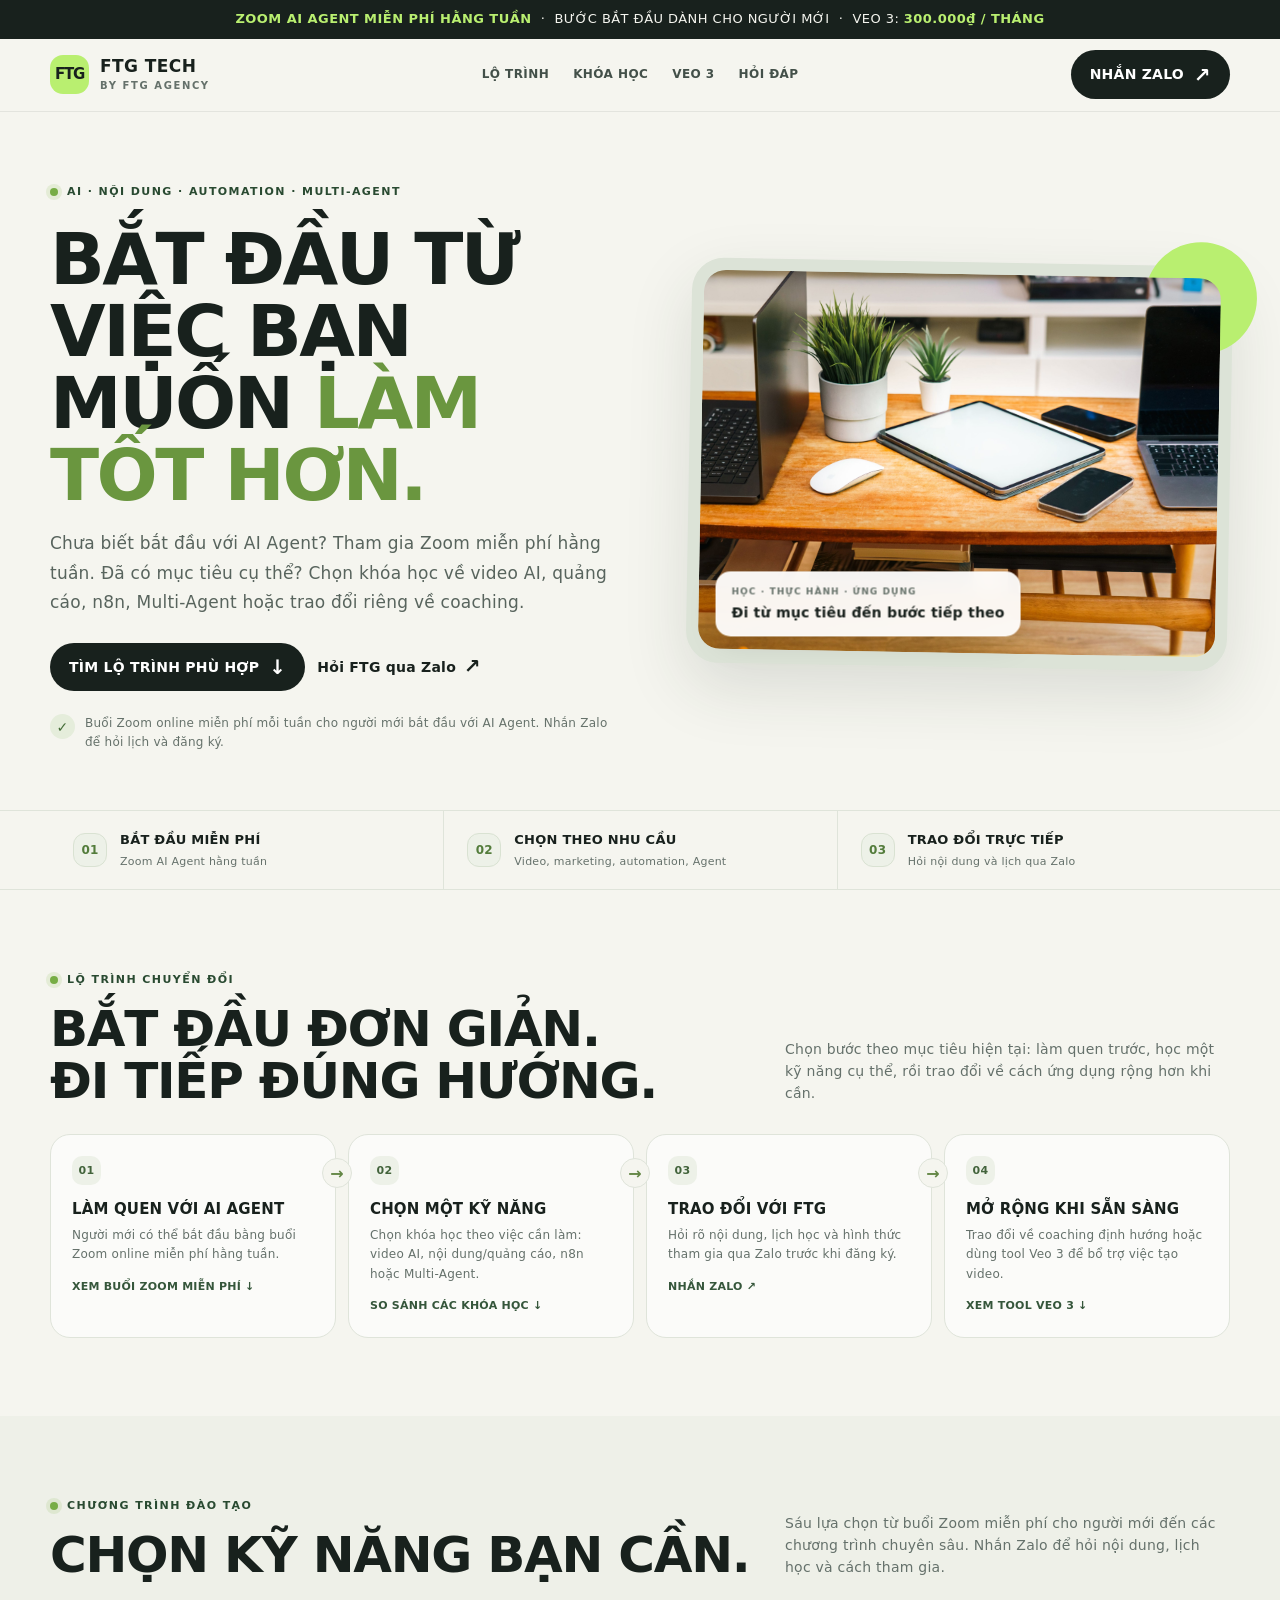
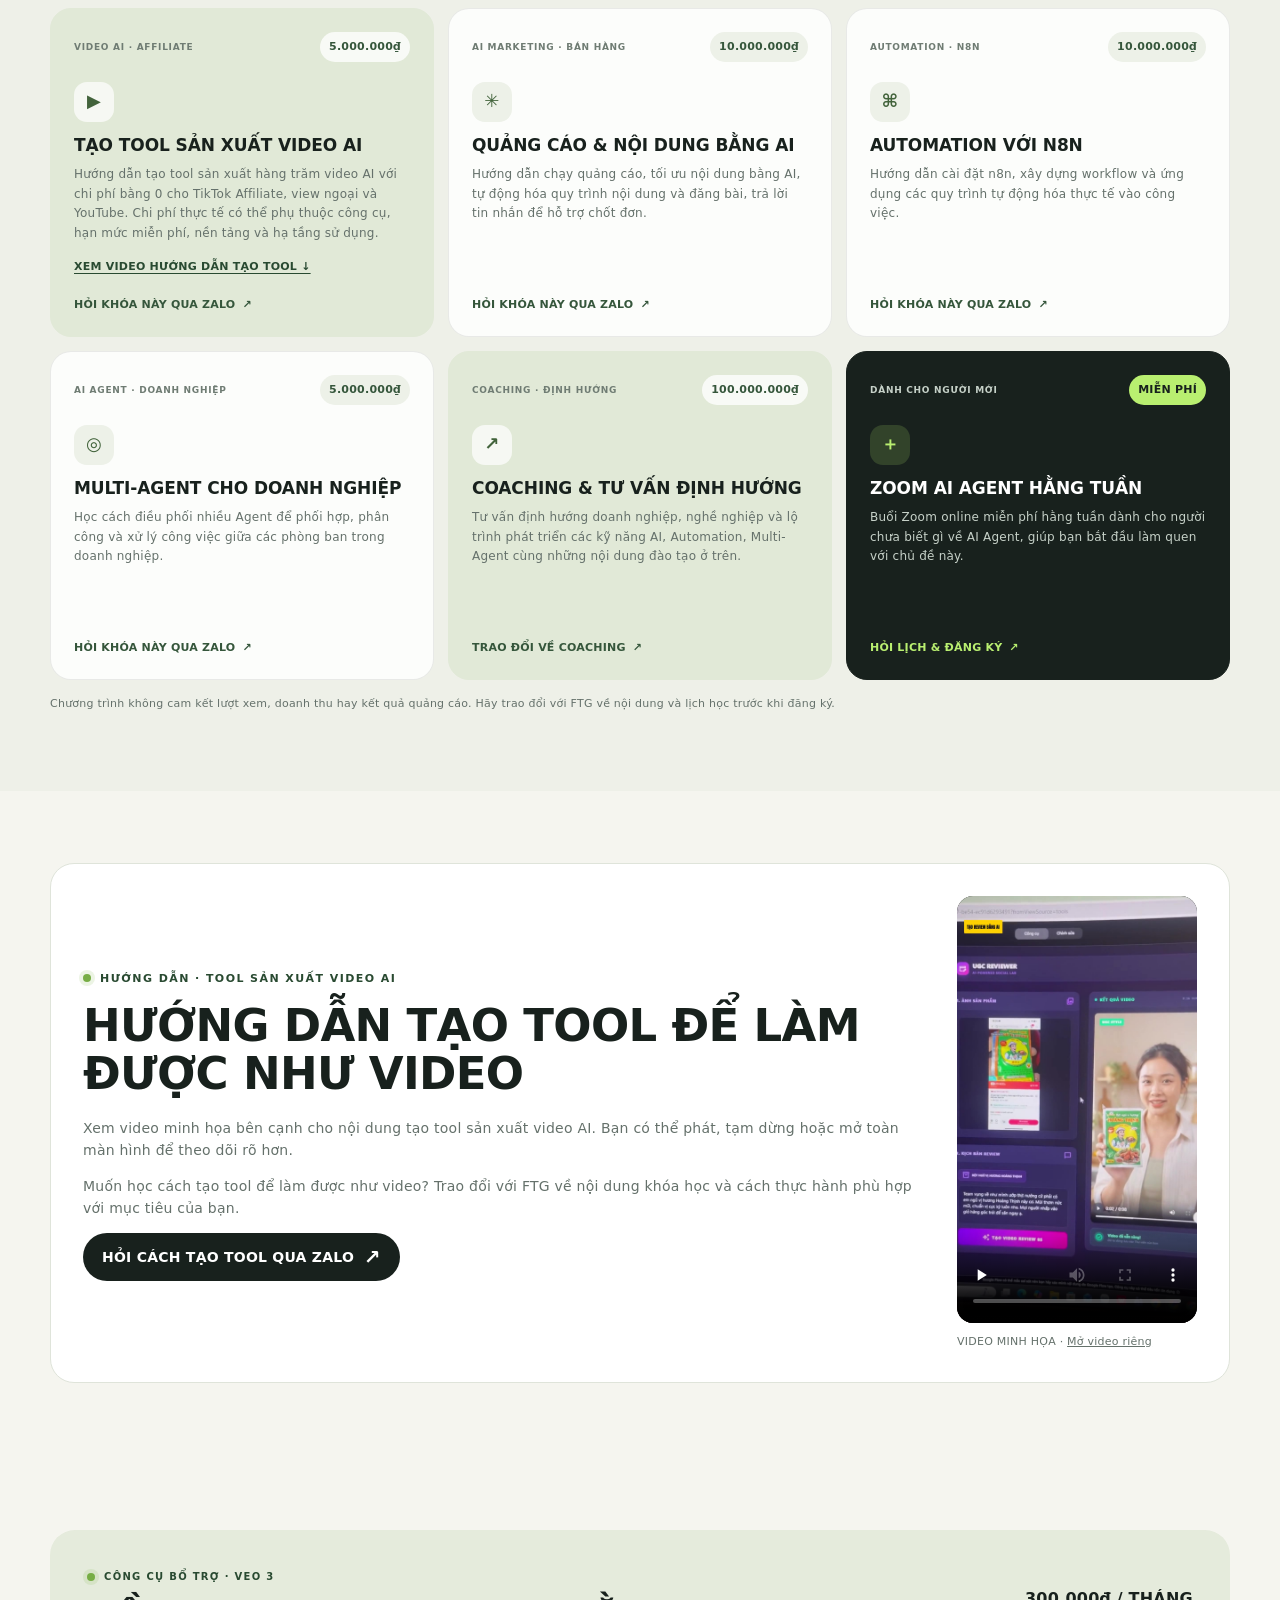
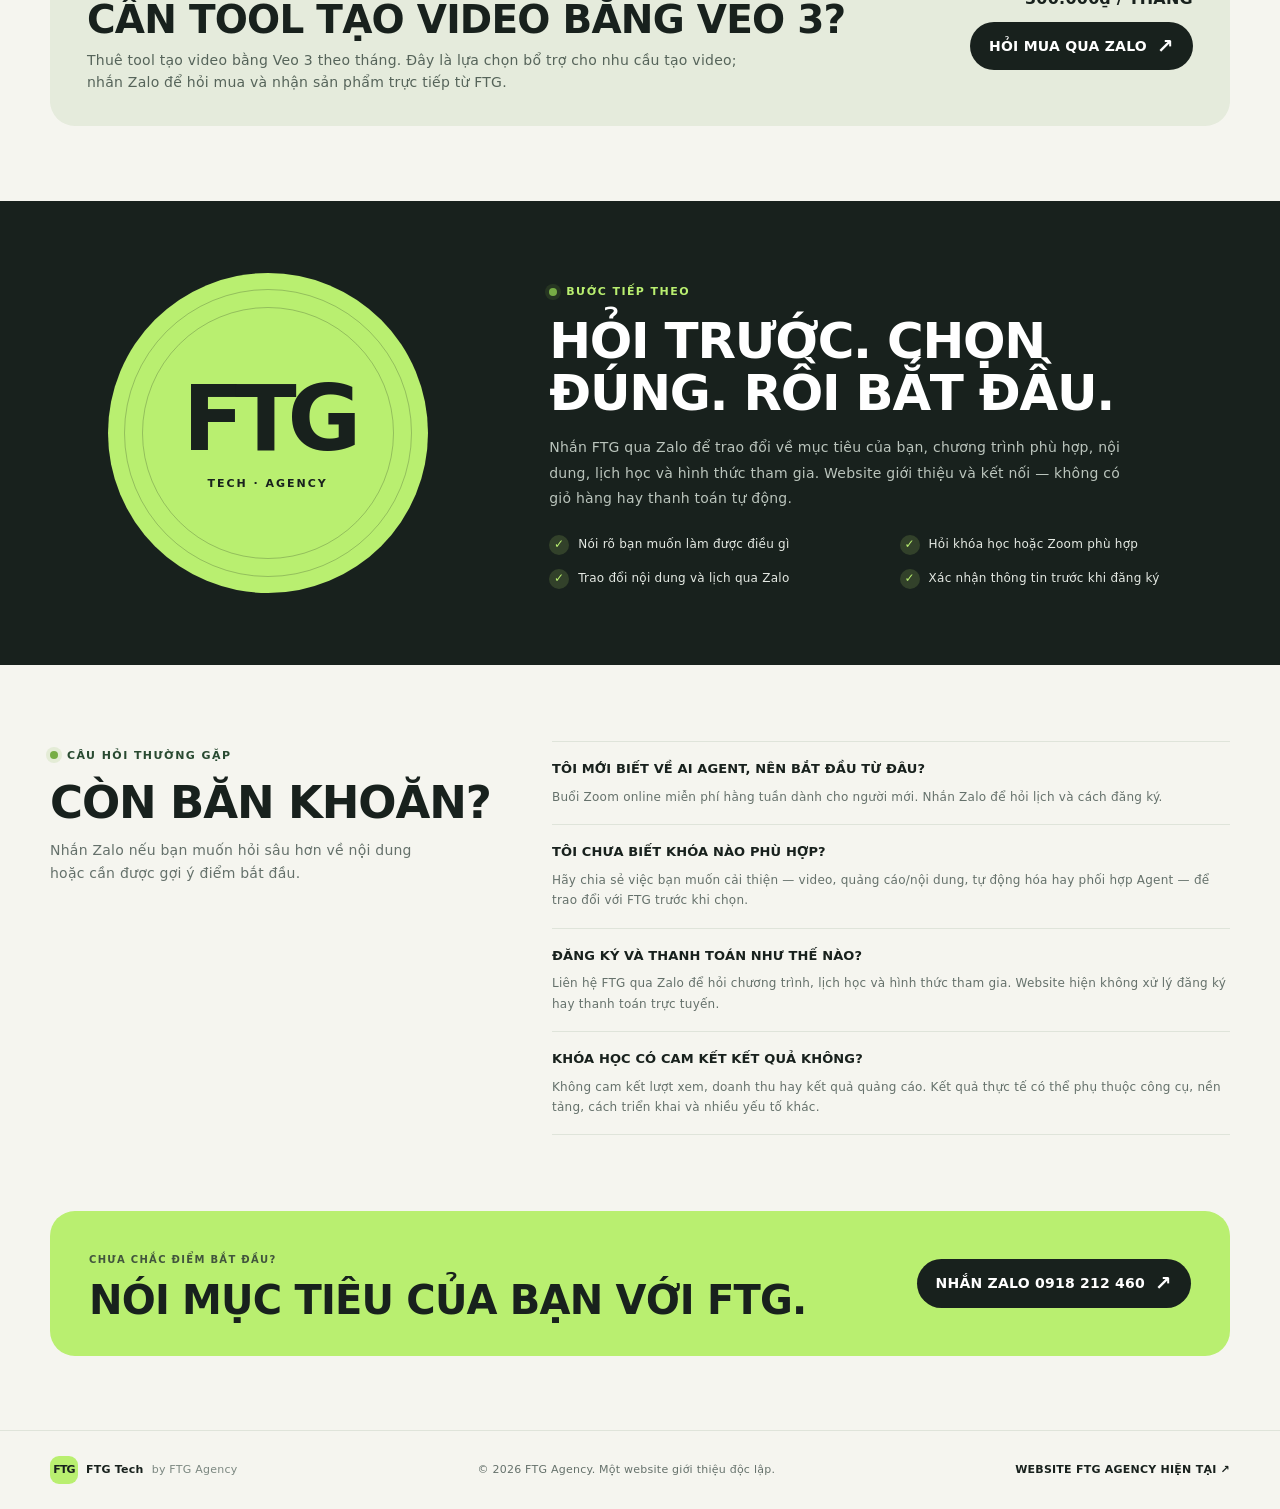
==== index.html @ a26d93e6 "Add Meta Pixel tracking" ====
<!doctype html>
<html lang="vi">
<head>
  <meta charset="utf-8">
  <meta name="viewport" content="width=device-width, initial-scale=1">
  <meta name="theme-color" content="#f5f5ef">
  <meta name="description" content="Bắt đầu với Zoom AI Agent miễn phí hằng tuần, chọn khóa học AI, quảng cáo, n8n, Multi-Agent hoặc coaching phù hợp. Liên hệ FTG Tech qua Zalo. Tool Veo 3: 300.000₫/tháng.">
  <meta property="og:title" content="AI ỨNG DỤNG VÀ AUTOMATION | FTG TECH">
  <meta property="og:description" content="Từ buổi Zoom AI Agent miễn phí đến khóa học ứng dụng, coaching và công cụ Veo 3.">
  <meta property="og:type" content="website">
  <meta property="og:url" content="https://ftgagency.github.io/ftg-tech/">
  <title>AI ỨNG DỤNG VÀ AUTOMATION | FTG TECH</title>
  <style>
    :root {
      --paper: #f5f5ef;
      --ink: #18211d;
      --muted: #65716b;
      --line: #dfe4da;
      --green: #b9ef70;
      --green-dark: #294a31;
      --cream: #e8eddc;
      --white: #fff;
      --radius: 24px;
      --max: 1180px;
    }
    * { box-sizing: border-box; }
    html { scroll-behavior: smooth; }
    body { margin: 0; color: var(--ink); background: var(--paper); font-family: Inter, ui-sans-serif, system-ui, -apple-system, BlinkMacSystemFont, "Segoe UI", sans-serif; line-height: 1.58; letter-spacing: .015em; -webkit-font-smoothing: antialiased; }
    a { color: inherit; }
    img { display: block; max-width: 100%; }
    h1, h2, h3, h4, h5, h6 { text-transform: uppercase; }
    .skip-link { position: absolute; left: -9999px; top: 1rem; z-index: 99; padding: .75rem 1rem; background: var(--white); }
    .skip-link:focus { left: 1rem; }
    .wrap { width: min(var(--max), calc(100% - 48px)); margin-inline: auto; }
    .announcement { background: var(--ink); color: #f5f5ef; font-size: 13px; letter-spacing: .035em; text-align: center; padding: 9px 16px; }
    .announcement strong { color: var(--green); font-weight: 800; }
    header { position: sticky; top: 0; z-index: 20; border-bottom: 1px solid rgba(24,33,29,.08); background: rgba(245,245,239,.95); backdrop-filter: blur(14px); }
    .nav { min-height: 72px; display: flex; align-items: center; justify-content: space-between; gap: 24px; }
    .brand { display: inline-flex; align-items: center; gap: 11px; text-decoration: none; flex: 0 0 auto; }
    .brand-mark { width: 39px; height: 39px; border-radius: 13px; display: grid; place-items: center; background: var(--green); color: var(--ink); font-weight: 900; font-size: 15px; letter-spacing: -.08em; }
    .brand-name { display: flex; flex-direction: column; line-height: 1.05; }
    .brand-name strong { font-size: 17px; letter-spacing: .025em; }
    .brand-name small { margin-top: 5px; color: var(--muted); font-size: 10px; letter-spacing: .16em; font-weight: 700; }
    .nav-links { display: flex; align-items: center; gap: 24px; }
    .nav-links a { color: #435049; text-decoration: none; font-size: 12px; letter-spacing: .035em; font-weight: 800; transition: color .18s ease; }
    .nav-links a:hover { color: #568331; }
    .nav-cta, .button { border: 0; border-radius: 99px; background: var(--ink); color: var(--white); text-decoration: none; font-size: 14px; font-weight: 800; display: inline-flex; align-items: center; justify-content: center; gap: 10px; padding: 13px 19px; transition: transform .18s ease, background .18s ease; }
    .nav-cta:hover, .button:hover { background: #314d38; transform: translateY(-2px); }
    .nav-cta .arrow, .button .arrow { font-size: 20px; line-height: .7; }
    .button-light { background: var(--white); color: var(--ink); }
    .button-light:hover { background: #edf1e8; }
    .hero { padding: 66px 0 58px; overflow: hidden; }
    .hero-grid { display: grid; grid-template-columns: 1.02fr .98fr; align-items: center; gap: clamp(32px, 6vw, 78px); }
    .eyebrow { display: inline-flex; align-items: center; gap: 9px; color: var(--green-dark); font-size: 11px; letter-spacing: .13em; font-weight: 850; text-transform: uppercase; }
    .eyebrow::before { content: ""; width: 8px; height: 8px; border-radius: 50%; background: #77ad45; box-shadow: 0 0 0 4px rgba(119,173,69,.14); }
    h1 { max-width: 700px; margin: 20px 0 18px; font-size: clamp(45px, 6vw, 72px); line-height: 1; letter-spacing: -.035em; font-weight: 850; }
    h1 em { font-style: normal; color: #6a963f; }
    .hero-copy { max-width: 560px; color: #58645d; font-size: 17px; line-height: 1.75; margin: 0; }
    .hero-actions { display: flex; align-items: center; gap: 12px; margin-top: 25px; flex-wrap: wrap; }
    .text-link { display: inline-flex; gap: 8px; align-items: center; font-size: 14px; font-weight: 800; text-decoration: none; }
    .text-link span { font-size: 20px; }
    .hero-note { display: flex; gap: 10px; align-items: flex-start; margin-top: 23px; color: #66726b; font-size: 12px; }
    .note-dot { width: 25px; height: 25px; border-radius: 50%; display: grid; place-items: center; flex: 0 0 auto; background: #e5eddb; color: #456d38; font-size: 14px; font-weight: 850; }
    .hero-visual { position: relative; min-height: 405px; border-radius: 32px; background: #dce3d7; padding: 12px; box-shadow: 0 24px 65px rgba(37,54,39,.13); transform: rotate(1deg); }
    .hero-visual::before { content: ""; position: absolute; width: 112px; height: 112px; border-radius: 50%; background: var(--green); right: -24px; top: -24px; z-index: -1; }
    .hero-visual img { width: 100%; height: 379px; border-radius: 22px; object-fit: cover; object-position: center; }
    .visual-tag { position: absolute; left: 29px; bottom: 29px; border: 1px solid rgba(255,255,255,.65); border-radius: 15px; padding: 12px 15px; background: rgba(255,255,255,.94); backdrop-filter: blur(10px); box-shadow: 0 8px 30px rgba(0,0,0,.1); transform: rotate(-1deg); }
    .visual-tag small { display: block; color: #68746d; text-transform: uppercase; font-size: 9px; font-weight: 850; letter-spacing: .12em; }
    .visual-tag strong { display: block; margin-top: 3px; font-size: 14px; }
    .trust-row { border-top: 1px solid var(--line); border-bottom: 1px solid var(--line); }
    .trust-items { display: grid; grid-template-columns: repeat(3, 1fr); }
    .trust-item { display: flex; align-items: center; gap: 13px; padding: 19px 23px; }
    .trust-item + .trust-item { border-left: 1px solid var(--line); }
    .trust-icon { width: 34px; height: 34px; display: grid; place-items: center; flex: 0 0 auto; border: 1px solid #d9e2d2; background: #edf1e8; color: #537c3b; border-radius: 12px; font-size: 12px; font-weight: 900; }
    .trust-item strong { display: block; font-size: 13px; }
    .trust-item small { display: block; color: var(--muted); font-size: 11px; margin-top: 2px; }
    section { scroll-margin-top: 92px; }
    .path-section { padding: 76px 0 78px; }
    .section-heading { display: flex; justify-content: space-between; align-items: end; gap: 26px; margin-bottom: 27px; }
    .section-heading h2, .about-copy h2 { margin: 12px 0 0; font-size: clamp(33px, 4.4vw, 50px); letter-spacing: -.025em; line-height: 1.04; }
    .section-heading p { max-width: 445px; color: var(--muted); font-size: 14px; margin: 0 0 3px; }
    .path-grid { display: grid; grid-template-columns: repeat(4, minmax(0,1fr)); gap: 12px; }
    .path-card { position: relative; min-height: 195px; padding: 21px; border: 1px solid var(--line); border-radius: 20px; background: rgba(255,255,255,.67); }
    .path-card:not(:last-child)::after { content: "→"; position: absolute; z-index: 2; top: 23px; right: -17px; width: 28px; height: 28px; display: grid; place-items: center; border: 1px solid var(--line); border-radius: 50%; background: var(--paper); color: #638645; font-weight: 900; }
    .path-number { display: inline-grid; width: 29px; height: 29px; place-items: center; border-radius: 10px; background: #edf1e8; color: #42633b; font-size: 11px; font-weight: 900; }
    .path-card h3 { margin: 15px 0 7px; font-size: 15px; letter-spacing: .01em; line-height: 1.25; }
    .path-card p { margin: 0; color: var(--muted); font-size: 12px; line-height: 1.6; }
    .path-card a { display: inline-block; margin-top: 13px; color: #35563b; text-decoration: none; font-size: 11px; font-weight: 850; }
    .catalog { padding: 76px 0 78px; background: #eef0e8; }
    .course-grid { display: grid; grid-template-columns: repeat(3, minmax(0, 1fr)); gap: 14px; }
    .course-card { min-height: 329px; padding: 23px; border: 1px solid rgba(24,33,29,.09); border-radius: 21px; background: rgba(255,255,255,.83); display: flex; flex-direction: column; align-items: flex-start; }
    .course-card.featured { background: #e1e9d7; border-color: #e1e9d7; }
    .course-card.free { background: var(--ink); color: var(--white); border-color: var(--ink); }
    .course-top { width: 100%; display: flex; justify-content: space-between; align-items: center; gap: 9px; }
    .course-type { color: #6f7c73; font-size: 9px; font-weight: 850; letter-spacing: .08em; text-transform: uppercase; }
    .course-card.free .course-type { color: #c6d1c8; }
    .price { white-space: nowrap; border-radius: 99px; padding: 6px 9px; background: #edf1e8; color: #35563b; font-size: 11px; font-weight: 900; }
    .featured .price { background: rgba(255,255,255,.78); }
    .free .price { background: var(--green); color: var(--ink); }
    .course-icon { width: 40px; height: 40px; display: grid; place-items: center; margin: 20px 0 13px; border-radius: 13px; background: #edf1e8; color: #42633b; font-size: 18px; font-weight: 800; }
    .featured .course-icon { background: rgba(255,255,255,.7); }
    .free .course-icon { background: rgba(185,239,112,.16); color: var(--green); }
    .course-card h3 { margin: 0 0 9px; font-size: 17px; line-height: 1.24; letter-spacing: -.005em; }
    .course-card p { margin: 0; color: var(--muted); font-size: 12px; line-height: 1.65; }
    .course-card.free p { color: #c6d1c8; }
    .course-card .card-link { display: inline-flex; gap: 7px; align-items: center; margin-top: auto; padding-top: 17px; color: #35563b; font-size: 11px; font-weight: 900; text-decoration: none; text-transform: uppercase; letter-spacing: .02em; }
    .course-card.free .card-link { color: var(--green); }
    .fine-print { color: var(--muted); font-size: 11px; line-height: 1.6; margin: 15px 0 0; }
    .tool-guide { padding: 72px 0; }
    .tool-guide-grid { display: grid; grid-template-columns: minmax(0, 1fr) minmax(0, 240px); gap: 40px; align-items: center; padding: 32px; border: 1px solid var(--line); border-radius: var(--radius); background: var(--white); }
    .tool-guide h2 { margin: 12px 0 18px; font-size: clamp(29px, 4vw, 45px); line-height: 1.08; letter-spacing: -.015em; }
    .tool-guide p { color: var(--muted); font-size: 14px; }
    .tool-guide figure { margin: 0 auto; width: 100%; max-width: 240px; }
    .tool-guide video { display: block; width: 100%; height: auto; aspect-ratio: 9 / 16; object-fit: contain; background: #101512; border-radius: 16px; }
    .tool-guide figcaption { color: var(--muted); font-size: 11px; margin-top: 10px; }
    .course-card .guide-link { display: inline-block; margin-top: 14px; color: var(--green-dark); font-size: 11px; font-weight: 850; text-decoration: underline; text-underline-offset: 3px; }
    .veo-section { padding: 75px 0; }
    .veo-card { border-radius: 25px; background: #e5ebdc; padding: 33px 37px; display: grid; grid-template-columns: 1fr auto; align-items: center; gap: 28px; }
    .veo-card .eyebrow { font-size: 10px; }
    .veo-card h2 { margin: 11px 0 8px; font-size: clamp(27px, 3.8vw, 39px); line-height: 1.08; letter-spacing: -.02em; }
    .veo-card p { max-width: 660px; color: #56645a; margin: 0; font-size: 14px; }
    .veo-actions { display: flex; flex-direction: column; align-items: flex-end; gap: 11px; }
    .veo-price { font-size: 16px; font-weight: 900; white-space: nowrap; }
    .about { padding: 72px 0; background: var(--ink); color: var(--white); }
    .about-grid { display: grid; grid-template-columns: .78fr 1.22fr; align-items: center; gap: 64px; }
    .about-badge { width: 100%; max-width: 320px; aspect-ratio: 1; margin-inline: auto; border-radius: 50%; background: var(--green); display: grid; place-items: center; position: relative; color: var(--ink); }
    .about-badge::before, .about-badge::after { content: ""; position: absolute; inset: 16px; border: 1px solid rgba(24,33,29,.23); border-radius: 50%; }
    .about-badge::after { inset: 34px; }
    .badge-word { position: relative; z-index: 1; text-align: center; }
    .badge-word strong { display: block; font-size: clamp(55px, 8vw, 90px); letter-spacing: -.1em; line-height: 1; }
    .badge-word small { display: block; margin-top: 11px; font-size: 11px; letter-spacing: .18em; font-weight: 850; }
    .about .eyebrow { color: var(--green); }
    .about-copy h2 { max-width: 580px; margin-bottom: 16px; }
    .about-copy > p { max-width: 580px; color: #bac4bc; font-size: 14px; line-height: 1.8; margin: 0; }
    .about-points { display: grid; grid-template-columns: repeat(2, minmax(0,1fr)); gap: 14px 20px; margin-top: 24px; }
    .about-point { display: flex; align-items: flex-start; gap: 9px; color: #e4e9e3; font-size: 12px; }
    .about-point span { display: grid; place-items: center; width: 20px; height: 20px; border-radius: 50%; background: rgba(185,239,112,.16); color: var(--green); font-size: 12px; flex: 0 0 auto; }
    .faq { padding: 76px 0; }
    .faq-grid { display: grid; grid-template-columns: .8fr 1.2fr; gap: 50px; align-items: start; }
    .faq-intro h2 { margin: 12px 0 13px; font-size: clamp(32px, 4vw, 45px); line-height: 1.06; letter-spacing: -.025em; }
    .faq-intro p { max-width: 370px; color: var(--muted); font-size: 14px; margin: 0; }
    .faq-list { border-top: 1px solid var(--line); }
    .faq-item { padding: 17px 0; border-bottom: 1px solid var(--line); }
    .faq-item h3 { margin: 0 0 7px; font-size: 13px; letter-spacing: .01em; }
    .faq-item p { color: var(--muted); font-size: 12px; line-height: 1.7; margin: 0; }
    .closing { padding: 0 0 74px; }
    .closing-card { background: var(--green); border-radius: 25px; padding: 34px 39px; display: flex; align-items: center; justify-content: space-between; gap: 25px; }
    .closing-card small { font-size: 10px; letter-spacing: .13em; font-weight: 900; text-transform: uppercase; color: #42553d; }
    .closing-card h2 { margin: 7px 0 0; font-size: clamp(26px, 3.7vw, 40px); line-height: 1.1; letter-spacing: -.02em; }
    .closing-card .button { background: var(--ink); white-space: nowrap; }
    footer { border-top: 1px solid var(--line); }
    .footer-row { min-height: 78px; display: flex; align-items: center; justify-content: space-between; gap: 18px; color: var(--muted); font-size: 11px; }
    .footer-row a { color: var(--ink); text-decoration: none; font-weight: 800; }
    .footer-brand { display: inline-flex; align-items: center; gap: 8px; color: var(--ink); font-weight: 850; white-space: nowrap; }
    .footer-brand .brand-mark { width: 28px; height: 28px; border-radius: 9px; font-size: 11px; }
    .mobile-contact { display: none; }
    @media (max-width: 900px) {
      .nav-links { gap: 14px; }
      .nav-links a { font-size: 10px; }
      .path-grid { grid-template-columns: repeat(2, minmax(0,1fr)); }
      .path-card:nth-child(2)::after { display: none; }
      .course-grid { grid-template-columns: repeat(2, minmax(0, 1fr)); }
      .about-grid { gap: 40px; }
    }
    @media (max-width: 700px) {
      .wrap { width: calc(100% - 36px); }
      .announcement { font-size: 10px; }
      .nav { min-height: 64px; }
      .nav-links { display: none; }
      .nav-cta { padding: 10px 13px; font-size: 12px; }
      .hero { padding: 42px 0 39px; }
      .hero-grid { grid-template-columns: 1fr; gap: 29px; }
      h1 { max-width: 550px; font-size: clamp(42px, 11.3vw, 64px); }
      .hero-copy { font-size: 15px; }
      .hero-actions { gap: 14px; }
      .hero-visual { min-height: 280px; transform: rotate(.4deg); }
      .hero-visual img { height: 254px; }
      .hero-visual::before { width: 78px; height: 78px; right: -10px; top: -13px; }
      .visual-tag { left: 21px; bottom: 21px; }
      .trust-items { grid-template-columns: 1fr; padding: 8px 0; }
      .trust-item { padding: 11px 4px; }
      .trust-item + .trust-item { border-left: 0; border-top: 1px solid var(--line); }
      .path-section, .catalog, .faq { padding: 58px 0; }
      .section-heading { display: block; margin-bottom: 21px; }
      .section-heading p { margin-top: 12px; }
      .path-grid { grid-template-columns: 1fr; gap: 10px; }
      .path-card { min-height: 0; padding: 18px; }
      .path-card:not(:last-child)::after { top: auto; right: 18px; bottom: -19px; transform: rotate(90deg); }
      .path-card:nth-child(2)::after { display: grid; }
      .path-card:last-child::after { display: none; }
      .path-card h3 { margin-top: 11px; }
      .course-grid { grid-template-columns: 1fr; gap: 11px; }
      .course-card { min-height: 0; padding: 21px; }
      .course-card h3 { font-size: 17px; }
      .course-icon { margin: 17px 0 12px; }
      .course-card .card-link { padding-top: 15px; }
      .tool-guide { padding: 58px 0; }
      .tool-guide-grid { grid-template-columns: 1fr; padding: 24px 21px; gap: 24px; }
      .tool-guide figure { max-width: 240px; margin-inline: auto; }
      .veo-section { padding: 58px 0; }
      .veo-card { grid-template-columns: 1fr; padding: 24px 21px; }
      .veo-actions { align-items: flex-start; }
      .about { padding: 56px 0; }
      .about-grid { grid-template-columns: 1fr; gap: 31px; }
      .about-badge { max-width: 205px; }
      .about-points { grid-template-columns: 1fr; gap: 11px; }
      .faq-grid { grid-template-columns: 1fr; gap: 23px; }
      .faq { padding-bottom: 59px; }
      .closing { padding: 0 0 52px; }
      .closing-card { padding: 25px 21px; align-items: flex-start; flex-direction: column; }
      .closing-card .button { width: 100%; }
      .footer-row { padding: 17px 0 74px; min-height: 0; align-items: flex-start; flex-direction: column; gap: 11px; }
      .mobile-contact { position: fixed; z-index: 30; left: 12px; right: 12px; bottom: max(10px, env(safe-area-inset-bottom)); display: flex; align-items: center; justify-content: center; min-height: 47px; border-radius: 99px; background: var(--ink); color: var(--white); box-shadow: 0 9px 28px rgba(24,33,29,.25); font-size: 13px; font-weight: 850; text-decoration: none; }
    }
    @media (prefers-reduced-motion: reduce) {
      html { scroll-behavior: auto; }
      *, *::before, *::after { transition-duration: .01ms !important; }
    }
  </style>
  <script>!function(f,b,e,v,n,t,s){if(f.fbq)return;n=f.fbq=function(){n.callMethod?n.callMethod.apply(n,arguments):n.queue.push(arguments)};if(!f._fbq)f._fbq=n;n.push=n;n.loaded=!0;n.version='2.0';n.queue=[];t=b.createElement(e);t.async=!0;t.src=v;s=b.getElementsByTagName(e)[0];s.parentNode.insertBefore(t,s)}(window, document,'script','https://connect.facebook.net/en_US/fbevents.js'); fbq('init', '1695543372086757'); fbq('track', 'PageView');</script>
</head>
<body>
  <noscript><img height="1" width="1" style="display:none" src="https://www.facebook.com/tr?id=1695543372086757&ev=PageView&noscript=1" /></noscript>
  <a class="skip-link" href="#main">BỎ QUA ĐIỀU HƯỚNG</a>
  <div class="announcement"><strong>ZOOM AI AGENT MIỄN PHÍ HẰNG TUẦN</strong> &nbsp;·&nbsp; BƯỚC BẮT ĐẦU DÀNH CHO NGƯỜI MỚI &nbsp;·&nbsp; VEO 3: <strong>300.000₫ / THÁNG</strong></div>
  <header>
    <div class="wrap nav">
      <a class="brand" href="#top" aria-label="FTG Tech — về đầu trang">
        <span class="brand-mark" aria-hidden="true">FTG</span>
        <span class="brand-name"><strong>FTG TECH</strong><small>BY FTG AGENCY</small></span>
      </a>
      <nav class="nav-links" aria-label="Điều hướng chính">
        <a href="#lo-trinh">LỘ TRÌNH</a>
        <a href="#khoa-hoc">KHÓA HỌC</a>
        <a href="#veo3">VEO 3</a>
        <a href="#hoi-dap">HỎI ĐÁP</a>
      </nav>
      <a class="nav-cta" href="https://zalo.me/0918212460" target="_blank" rel="noopener noreferrer">NHẮN ZALO <span class="arrow" aria-hidden="true">↗</span></a>
    </div>
  </header>

  <main id="main">
    <section class="hero" id="top" aria-labelledby="hero-title">
      <div class="wrap hero-grid">
        <div>
          <div class="eyebrow">AI · Nội dung · Automation · Multi-Agent</div>
          <h1 id="hero-title">Bắt đầu từ việc bạn muốn <em>làm tốt hơn.</em></h1>
          <p class="hero-copy">Chưa biết bắt đầu với AI Agent? Tham gia Zoom miễn phí hằng tuần. Đã có mục tiêu cụ thể? Chọn khóa học về video AI, quảng cáo, n8n, Multi-Agent hoặc trao đổi riêng về coaching.</p>
          <div class="hero-actions">
            <a class="button" href="#lo-trinh">TÌM LỘ TRÌNH PHÙ HỢP <span class="arrow" aria-hidden="true">↓</span></a>
            <a class="text-link" href="https://zalo.me/0918212460" target="_blank" rel="noopener noreferrer">Hỏi FTG qua Zalo <span aria-hidden="true">↗</span></a>
          </div>
          <div class="hero-note"><span class="note-dot" aria-hidden="true">✓</span><span>Buổi Zoom online miễn phí mỗi tuần cho người mới bắt đầu với AI Agent. Nhắn Zalo để hỏi lịch và đăng ký.</span></div>
        </div>
        <div class="hero-visual">
          <img src="assets/tech-workspace.jpg" alt="Không gian làm việc với laptop, máy tính bảng và điện thoại" width="3000" height="2001" fetchpriority="high">
          <div class="visual-tag"><small>HỌC · THỰC HÀNH · ỨNG DỤNG</small><strong>Đi từ mục tiêu đến bước tiếp theo</strong></div>
        </div>
      </div>
    </section>

    <section class="trust-row" aria-label="Điểm nổi bật">
      <div class="wrap trust-items">
        <div class="trust-item"><span class="trust-icon" aria-hidden="true">01</span><span><strong>BẮT ĐẦU MIỄN PHÍ</strong><small>Zoom AI Agent hằng tuần</small></span></div>
        <div class="trust-item"><span class="trust-icon" aria-hidden="true">02</span><span><strong>CHỌN THEO NHU CẦU</strong><small>Video, marketing, automation, Agent</small></span></div>
        <div class="trust-item"><span class="trust-icon" aria-hidden="true">03</span><span><strong>TRAO ĐỔI TRỰC TIẾP</strong><small>Hỏi nội dung và lịch qua Zalo</small></span></div>
      </div>
    </section>

    <section class="path-section" id="lo-trinh" aria-labelledby="path-title">
      <div class="wrap">
        <div class="section-heading">
          <div><div class="eyebrow">Lộ trình chuyển đổi</div><h2 id="path-title">Bắt đầu đơn giản.<br>Đi tiếp đúng hướng.</h2></div>
          <p>Chọn bước theo mục tiêu hiện tại: làm quen trước, học một kỹ năng cụ thể, rồi trao đổi về cách ứng dụng rộng hơn khi cần.</p>
        </div>
        <div class="path-grid">
          <article class="path-card">
            <span class="path-number">01</span>
            <h3>LÀM QUEN VỚI AI AGENT</h3>
            <p>Người mới có thể bắt đầu bằng buổi Zoom online miễn phí hằng tuần.</p>
            <a href="#khoa-hoc">XEM BUỔI ZOOM MIỄN PHÍ ↓</a>
          </article>
          <article class="path-card">
            <span class="path-number">02</span>
            <h3>CHỌN MỘT KỸ NĂNG</h3>
            <p>Chọn khóa học theo việc cần làm: video AI, nội dung/quảng cáo, n8n hoặc Multi-Agent.</p>
            <a href="#khoa-hoc">SO SÁNH CÁC KHÓA HỌC ↓</a>
          </article>
          <article class="path-card">
            <span class="path-number">03</span>
            <h3>TRAO ĐỔI VỚI FTG</h3>
            <p>Hỏi rõ nội dung, lịch học và hình thức tham gia qua Zalo trước khi đăng ký.</p>
            <a href="https://zalo.me/0918212460" target="_blank" rel="noopener noreferrer">NHẮN ZALO ↗</a>
          </article>
          <article class="path-card">
            <span class="path-number">04</span>
            <h3>MỞ RỘNG KHI SẴN SÀNG</h3>
            <p>Trao đổi về coaching định hướng hoặc dùng tool Veo 3 để bổ trợ việc tạo video.</p>
            <a href="#veo3">XEM TOOL VEO 3 ↓</a>
          </article>
        </div>
      </div>
    </section>

    <section class="catalog" id="khoa-hoc" aria-labelledby="catalog-title">
      <div class="wrap">
        <div class="section-heading">
          <div><div class="eyebrow">Chương trình đào tạo</div><h2 id="catalog-title">Chọn kỹ năng bạn cần.</h2></div>
          <p>Sáu lựa chọn từ buổi Zoom miễn phí cho người mới đến các chương trình chuyên sâu. Nhắn Zalo để hỏi nội dung, lịch học và cách tham gia.</p>
        </div>
        <div class="course-grid">
          <article class="course-card featured">
            <div class="course-top"><span class="course-type">Video AI · Affiliate</span><span class="price">5.000.000₫</span></div>
            <span class="course-icon" aria-hidden="true">▶</span>
            <h3>Tạo tool sản xuất video AI</h3>
            <p>Hướng dẫn tạo tool sản xuất hàng trăm video AI với chi phí bằng 0 cho TikTok Affiliate, view ngoại và YouTube. Chi phí thực tế có thể phụ thuộc công cụ, hạn mức miễn phí, nền tảng và hạ tầng sử dụng.</p>
            <a class="guide-link" href="#huong-dan-tao-tool">XEM VIDEO HƯỚNG DẪN TẠO TOOL ↓</a>
            <a class="card-link" href="https://zalo.me/0918212460" target="_blank" rel="noopener noreferrer">HỎI KHÓA NÀY QUA ZALO <span aria-hidden="true">↗</span></a>
          </article>
          <article class="course-card">
            <div class="course-top"><span class="course-type">AI Marketing · Bán hàng</span><span class="price">10.000.000₫</span></div>
            <span class="course-icon" aria-hidden="true">✳</span>
            <h3>Quảng cáo & nội dung bằng AI</h3>
            <p>Hướng dẫn chạy quảng cáo, tối ưu nội dung bằng AI, tự động hóa quy trình nội dung và đăng bài, trả lời tin nhắn để hỗ trợ chốt đơn.</p>
            <a class="card-link" href="https://zalo.me/0918212460" target="_blank" rel="noopener noreferrer">HỎI KHÓA NÀY QUA ZALO <span aria-hidden="true">↗</span></a>
          </article>
          <article class="course-card">
            <div class="course-top"><span class="course-type">Automation · n8n</span><span class="price">10.000.000₫</span></div>
            <span class="course-icon" aria-hidden="true">⌘</span>
            <h3>Automation với n8n</h3>
            <p>Hướng dẫn cài đặt n8n, xây dựng workflow và ứng dụng các quy trình tự động hóa thực tế vào công việc.</p>
            <a class="card-link" href="https://zalo.me/0918212460" target="_blank" rel="noopener noreferrer">HỎI KHÓA NÀY QUA ZALO <span aria-hidden="true">↗</span></a>
          </article>
          <article class="course-card">
            <div class="course-top"><span class="course-type">AI Agent · Doanh nghiệp</span><span class="price">5.000.000₫</span></div>
            <span class="course-icon" aria-hidden="true">◎</span>
            <h3>Multi-Agent cho doanh nghiệp</h3>
            <p>Học cách điều phối nhiều Agent để phối hợp, phân công và xử lý công việc giữa các phòng ban trong doanh nghiệp.</p>
            <a class="card-link" href="https://zalo.me/0918212460" target="_blank" rel="noopener noreferrer">HỎI KHÓA NÀY QUA ZALO <span aria-hidden="true">↗</span></a>
          </article>
          <article class="course-card featured">
            <div class="course-top"><span class="course-type">Coaching · Định hướng</span><span class="price">100.000.000₫</span></div>
            <span class="course-icon" aria-hidden="true">↗</span>
            <h3>Coaching & tư vấn định hướng</h3>
            <p>Tư vấn định hướng doanh nghiệp, nghề nghiệp và lộ trình phát triển các kỹ năng AI, Automation, Multi-Agent cùng những nội dung đào tạo ở trên.</p>
            <a class="card-link" href="https://zalo.me/0918212460" target="_blank" rel="noopener noreferrer">TRAO ĐỔI VỀ COACHING <span aria-hidden="true">↗</span></a>
          </article>
          <article class="course-card free">
            <div class="course-top"><span class="course-type">Dành cho người mới</span><span class="price">MIỄN PHÍ</span></div>
            <span class="course-icon" aria-hidden="true">＋</span>
            <h3>Zoom AI Agent hằng tuần</h3>
            <p>Buổi Zoom online miễn phí hằng tuần dành cho người chưa biết gì về AI Agent, giúp bạn bắt đầu làm quen với chủ đề này.</p>
            <a class="card-link" href="https://zalo.me/0918212460" target="_blank" rel="noopener noreferrer">HỎI LỊCH & ĐĂNG KÝ <span aria-hidden="true">↗</span></a>
          </article>
        </div>
        <p class="fine-print">Chương trình không cam kết lượt xem, doanh thu hay kết quả quảng cáo. Hãy trao đổi với FTG về nội dung và lịch học trước khi đăng ký.</p>
      </div>
    </section>

    <section class="tool-guide" id="huong-dan-tao-tool" aria-labelledby="tool-guide-title">
      <div class="wrap tool-guide-grid">
        <div>
          <div class="eyebrow">HƯỚNG DẪN · TOOL SẢN XUẤT VIDEO AI</div>
          <h2 id="tool-guide-title">HƯỚNG DẪN TẠO TOOL ĐỂ LÀM ĐƯỢC NHƯ VIDEO</h2>
          <p>Xem video minh họa bên cạnh cho nội dung tạo tool sản xuất video AI. Bạn có thể phát, tạm dừng hoặc mở toàn màn hình để theo dõi rõ hơn.</p>
          <p>Muốn học cách tạo tool để làm được như video? Trao đổi với FTG về nội dung khóa học và cách thực hành phù hợp với mục tiêu của bạn.</p>
          <a class="button" href="https://zalo.me/0918212460" target="_blank" rel="noopener noreferrer">HỎI CÁCH TẠO TOOL QUA ZALO <span class="arrow" aria-hidden="true">↗</span></a>
        </div>
        <figure>
          <video controls playsinline preload="none" poster="assets/huong-dan-tao-tool-video-ai.jpg" width="1080" height="1920" aria-label="Video minh họa cho hướng dẫn tạo tool sản xuất video AI">
            <source src="assets/huong-dan-tao-tool-video-ai.mp4" type="video/mp4">
            Trình duyệt của bạn không hỗ trợ phát video. <a href="assets/huong-dan-tao-tool-video-ai.mp4">Mở video tại đây</a>.
          </video>
          <figcaption>VIDEO MINH HỌA · <a href="assets/huong-dan-tao-tool-video-ai.mp4" target="_blank" rel="noopener noreferrer">Mở video riêng</a></figcaption>
        </figure>
      </div>
    </section>

    <section class="veo-section" id="veo3" aria-labelledby="veo-title">
      <div class="wrap veo-card">
        <div>
          <div class="eyebrow">Công cụ bổ trợ · Veo 3</div>
          <h2 id="veo-title">Cần tool tạo video bằng Veo 3?</h2>
          <p>Thuê tool tạo video bằng Veo 3 theo tháng. Đây là lựa chọn bổ trợ cho nhu cầu tạo video; nhắn Zalo để hỏi mua và nhận sản phẩm trực tiếp từ FTG.</p>
        </div>
        <div class="veo-actions">
          <span class="veo-price">300.000₫ / THÁNG</span>
          <a class="button" href="https://zalo.me/0918212460" target="_blank" rel="noopener noreferrer">HỎI MUA QUA ZALO <span class="arrow" aria-hidden="true">↗</span></a>
        </div>
      </div>
    </section>

    <section class="about" id="dang-ky" aria-labelledby="about-title">
      <div class="wrap about-grid">
        <div class="about-badge" aria-hidden="true"><div class="badge-word"><strong>FTG</strong><small>TECH · AGENCY</small></div></div>
        <div class="about-copy">
          <div class="eyebrow">Bước tiếp theo</div>
          <h2 id="about-title">Hỏi trước. Chọn đúng. Rồi bắt đầu.</h2>
          <p>Nhắn FTG qua Zalo để trao đổi về mục tiêu của bạn, chương trình phù hợp, nội dung, lịch học và hình thức tham gia. Website giới thiệu và kết nối — không có giỏ hàng hay thanh toán tự động.</p>
          <div class="about-points">
            <div class="about-point"><span aria-hidden="true">✓</span> Nói rõ bạn muốn làm được điều gì</div>
            <div class="about-point"><span aria-hidden="true">✓</span> Hỏi khóa học hoặc Zoom phù hợp</div>
            <div class="about-point"><span aria-hidden="true">✓</span> Trao đổi nội dung và lịch qua Zalo</div>
            <div class="about-point"><span aria-hidden="true">✓</span> Xác nhận thông tin trước khi đăng ký</div>
          </div>
        </div>
      </div>
    </section>

    <section class="faq" id="hoi-dap" aria-labelledby="faq-title">
      <div class="wrap faq-grid">
        <div class="faq-intro">
          <div class="eyebrow">Câu hỏi thường gặp</div>
          <h2 id="faq-title">Còn băn khoăn?</h2>
          <p>Nhắn Zalo nếu bạn muốn hỏi sâu hơn về nội dung hoặc cần được gợi ý điểm bắt đầu.</p>
        </div>
        <div class="faq-list">
          <article class="faq-item">
            <h3>TÔI MỚI BIẾT VỀ AI AGENT, NÊN BẮT ĐẦU TỪ ĐÂU?</h3>
            <p>Buổi Zoom online miễn phí hằng tuần dành cho người mới. Nhắn Zalo để hỏi lịch và cách đăng ký.</p>
          </article>
          <article class="faq-item">
            <h3>TÔI CHƯA BIẾT KHÓA NÀO PHÙ HỢP?</h3>
            <p>Hãy chia sẻ việc bạn muốn cải thiện — video, quảng cáo/nội dung, tự động hóa hay phối hợp Agent — để trao đổi với FTG trước khi chọn.</p>
          </article>
          <article class="faq-item">
            <h3>ĐĂNG KÝ VÀ THANH TOÁN NHƯ THẾ NÀO?</h3>
            <p>Liên hệ FTG qua Zalo để hỏi chương trình, lịch học và hình thức tham gia. Website hiện không xử lý đăng ký hay thanh toán trực tuyến.</p>
          </article>
          <article class="faq-item">
            <h3>KHÓA HỌC CÓ CAM KẾT KẾT QUẢ KHÔNG?</h3>
            <p>Không cam kết lượt xem, doanh thu hay kết quả quảng cáo. Kết quả thực tế có thể phụ thuộc công cụ, nền tảng, cách triển khai và nhiều yếu tố khác.</p>
          </article>
        </div>
      </div>
    </section>

    <section class="closing" id="lien-he" aria-label="Liên hệ FTG Tech">
      <div class="wrap closing-card">
        <div><small>CHƯA CHẮC ĐIỂM BẮT ĐẦU?</small><h2>Nói mục tiêu của bạn với FTG.</h2></div>
        <a class="button" href="https://zalo.me/0918212460" target="_blank" rel="noopener noreferrer">NHẮN ZALO 0918 212 460 <span class="arrow" aria-hidden="true">↗</span></a>
      </div>
    </section>
  </main>

  <footer>
    <div class="wrap footer-row">
      <span class="footer-brand"><span class="brand-mark" aria-hidden="true">FTG</span> FTG Tech <span style="font-weight:400;color:#7b8780">by FTG Agency</span></span>
      <span>© 2026 FTG Agency. Một website giới thiệu độc lập.</span>
      <a href="https://ftgagency.github.io/" target="_blank" rel="noopener noreferrer">WEBSITE FTG AGENCY HIỆN TẠI ↗</a>
    </div>
  </footer>
  <a class="mobile-contact" href="https://zalo.me/0918212460" target="_blank" rel="noopener noreferrer" aria-label="Nhắn Zalo cho FTG Tech theo số 0918 212 460">NHẮN ZALO · 0918 212 460 ↗</a>
</body>
</html>
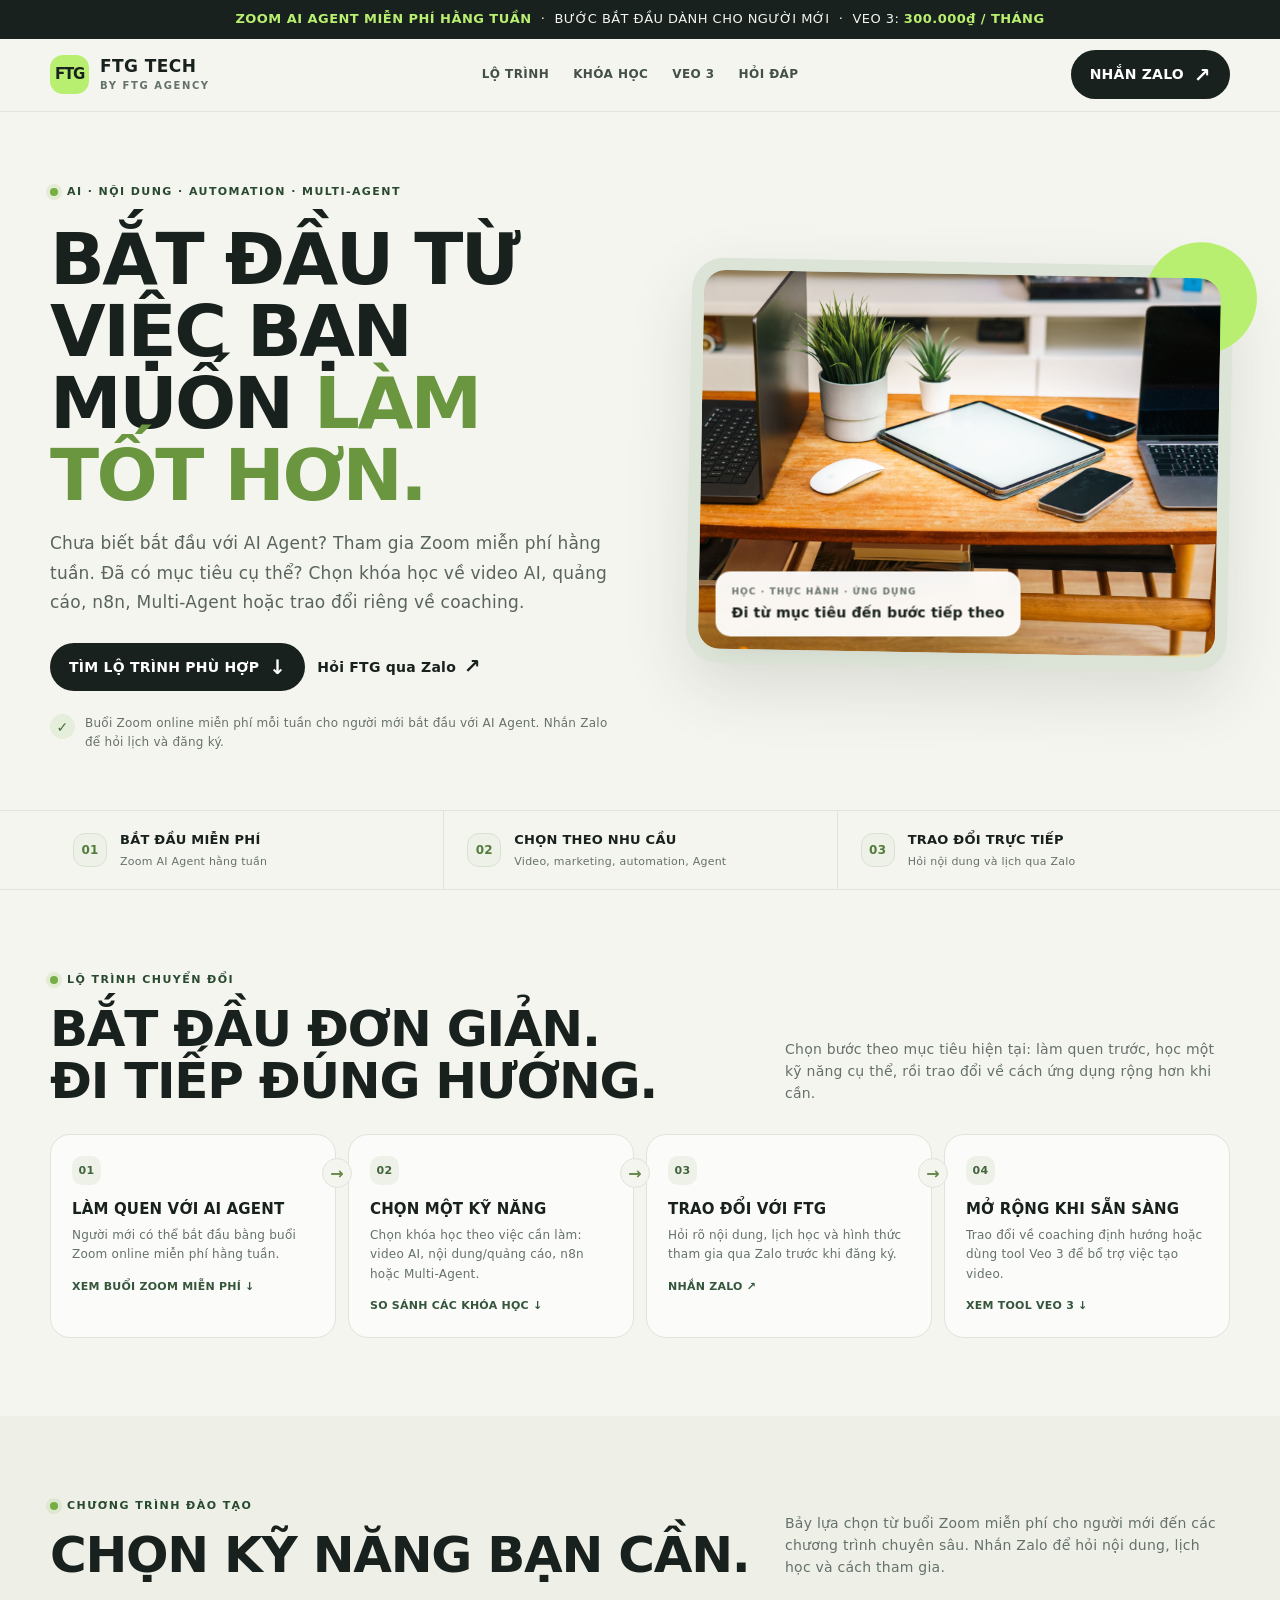
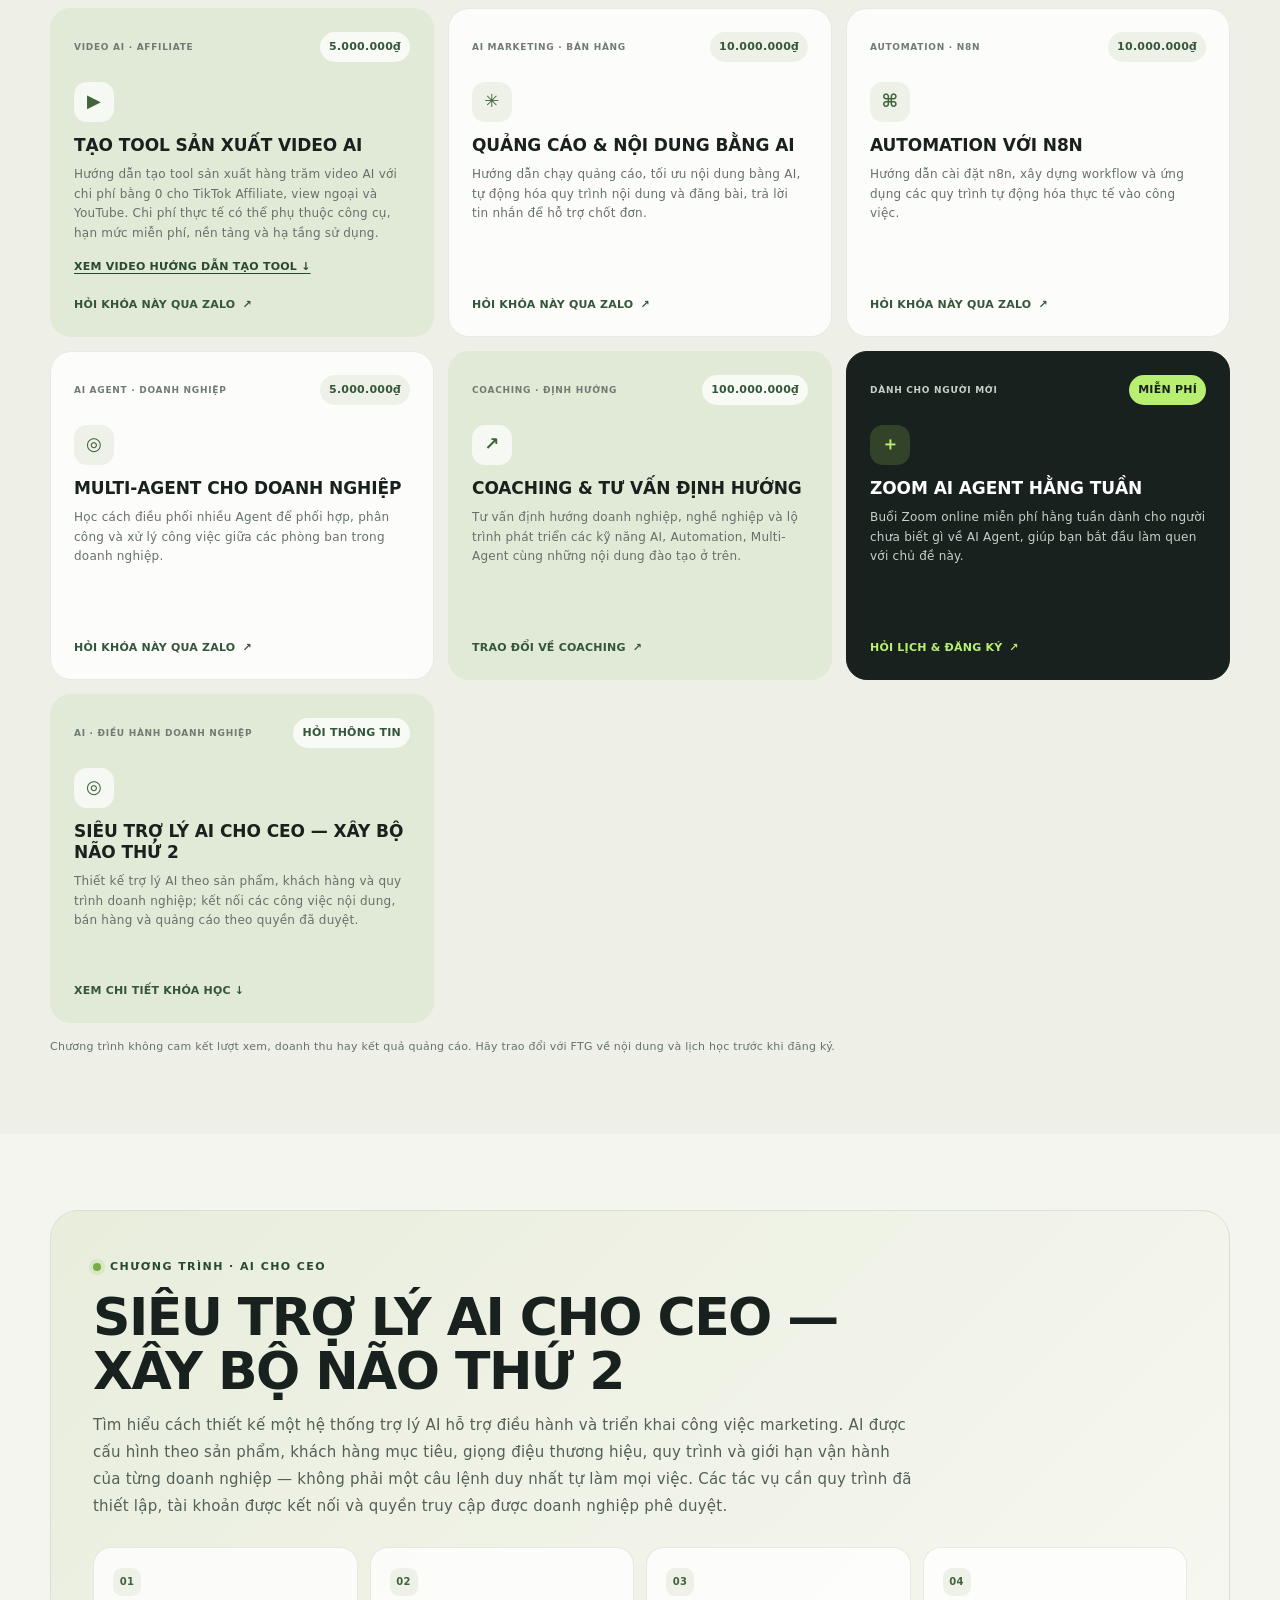
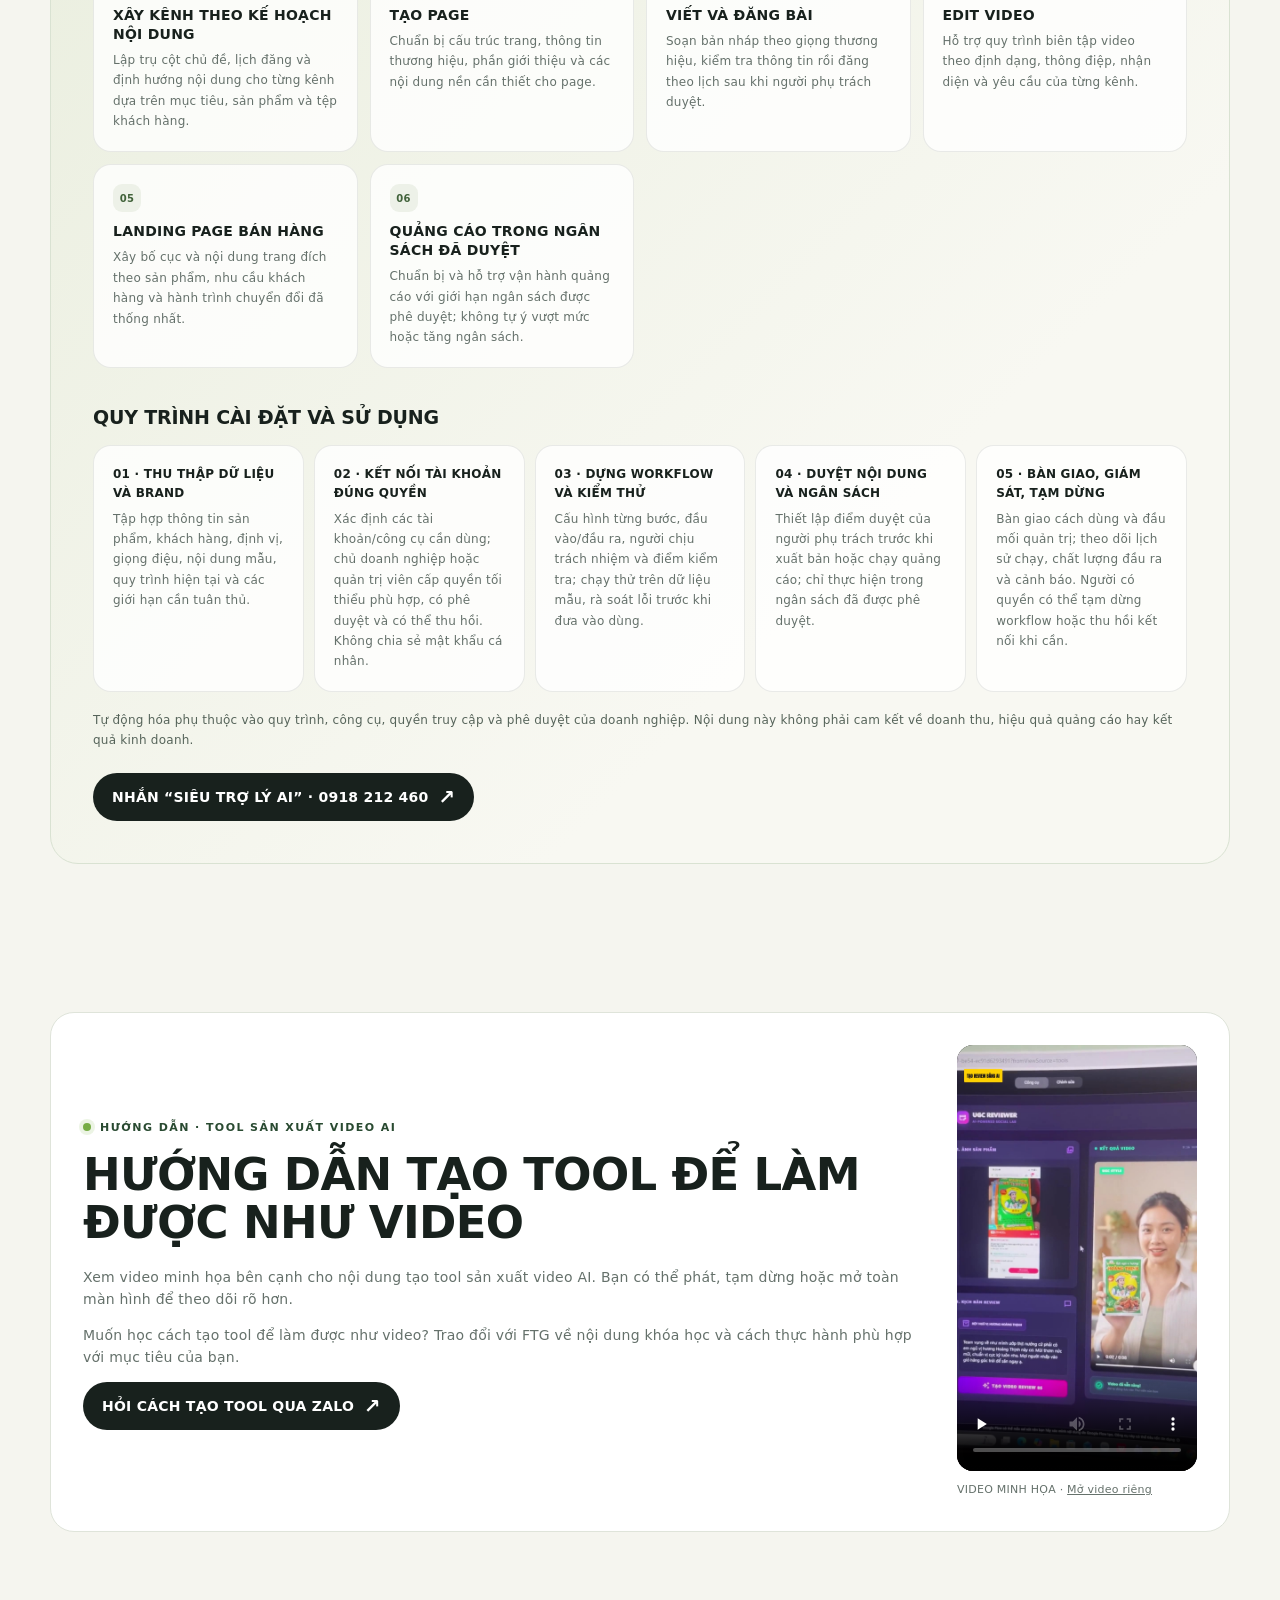
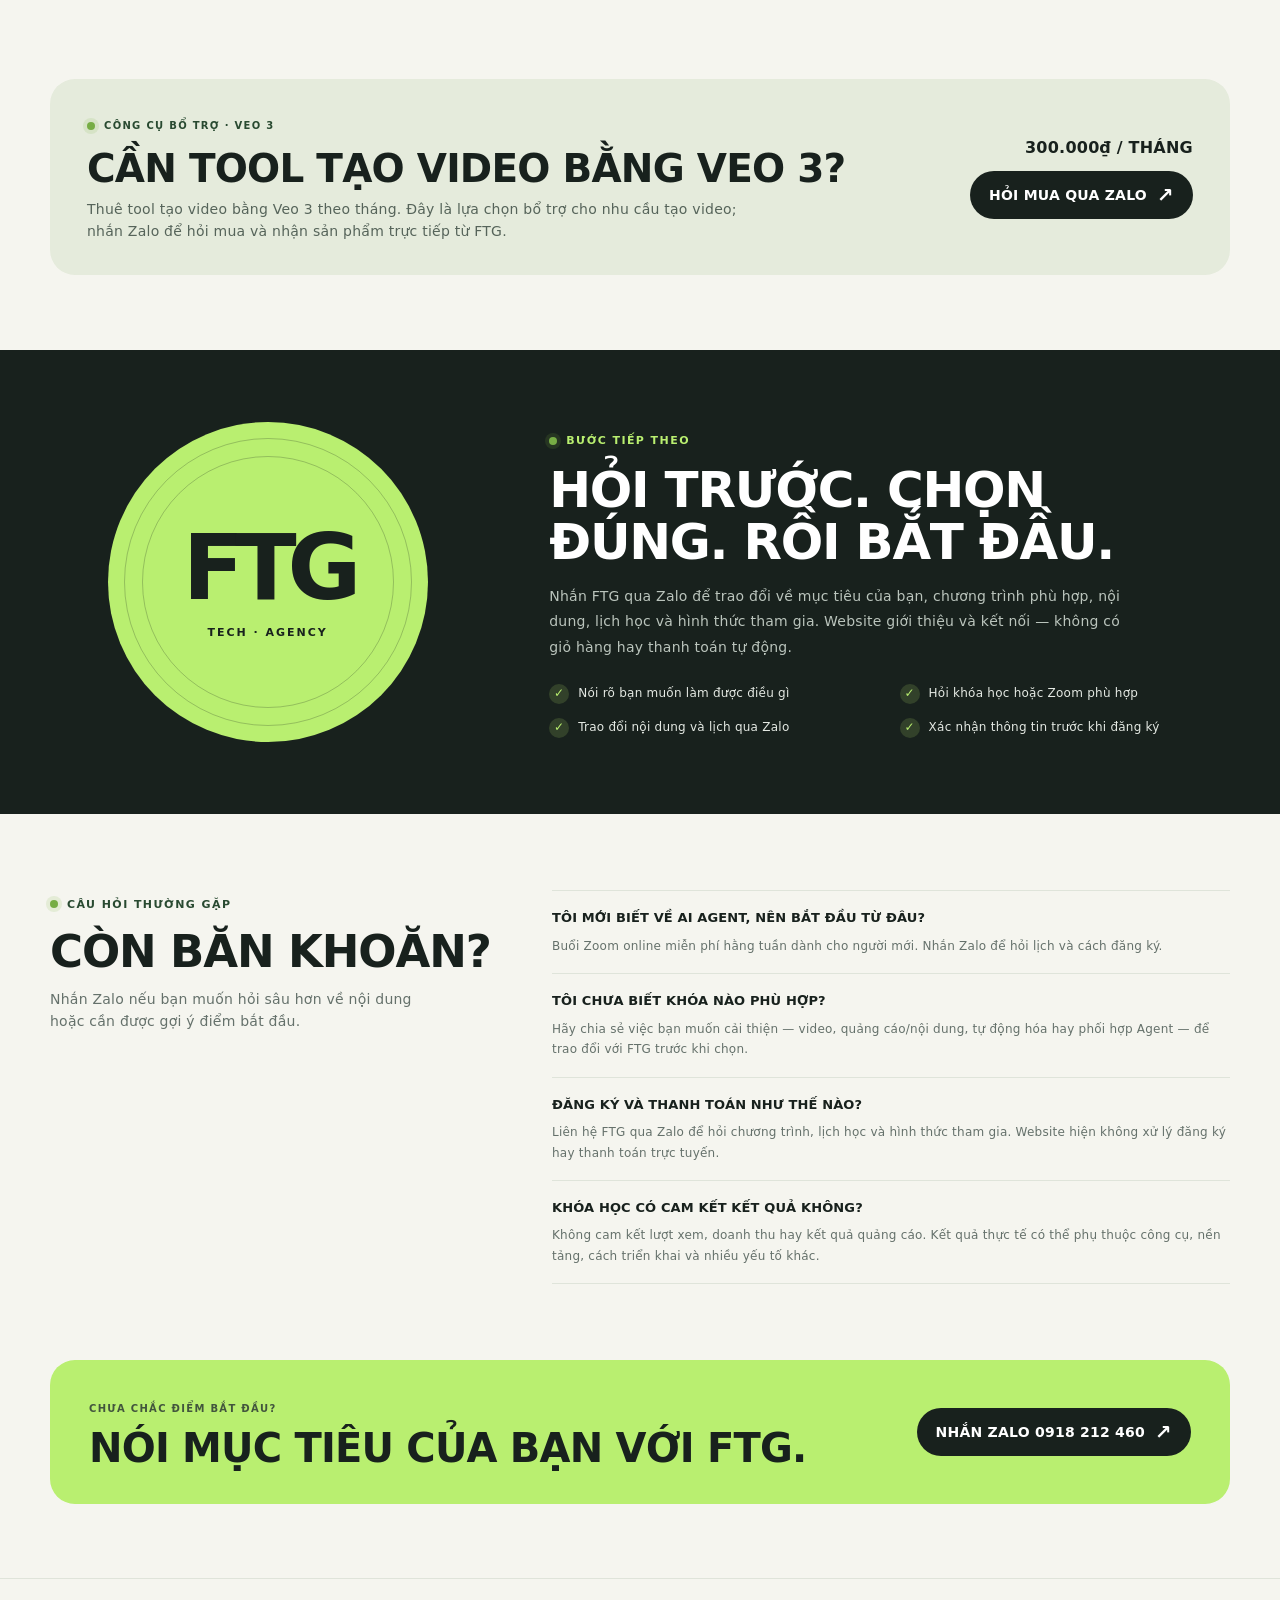
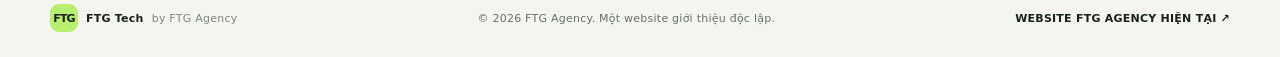
==== commit c9361291: "Add CEO AI second-brain course and six-workflow curriculum" ====
--- a/index.html
+++ b/index.html
@@ -154,6 +154,21 @@
     .footer-brand { display: inline-flex; align-items: center; gap: 8px; color: var(--ink); font-weight: 850; white-space: nowrap; }
     .footer-brand .brand-mark { width: 28px; height: 28px; border-radius: 9px; font-size: 11px; }
     .mobile-contact { display: none; }
+    .ai-course { padding: 76px 0; }
+    .ai-course-panel { padding: clamp(24px, 4vw, 42px); border: 1px solid #d9e2d2; border-radius: 28px; background: linear-gradient(135deg, #e8eddc 0%, #f8f8f2 72%); }
+    .ai-course-panel h2 { max-width: 850px; margin: 12px 0 14px; font-size: clamp(32px, 4.5vw, 52px); line-height: 1.04; letter-spacing: -.03em; }
+    .ai-course-lead { max-width: 820px; margin: 0; color: #526057; font-size: 15px; line-height: 1.8; }
+    .ai-modules { display: grid; grid-template-columns: repeat(auto-fit, minmax(220px, 1fr)); gap: 12px; margin-top: 27px; }
+    .ai-module, .ai-setup { padding: 19px; border: 1px solid rgba(24,33,29,.09); border-radius: 18px; background: rgba(255,255,255,.78); }
+    .ai-module strong { display: block; margin: 10px 0 6px; font-size: 14px; line-height: 1.35; text-transform: uppercase; }
+    .ai-module p, .ai-setup p { margin: 0; color: var(--muted); font-size: 12px; line-height: 1.7; }
+    .ai-module-number { display: inline-grid; width: 28px; height: 28px; place-items: center; border-radius: 9px; background: #edf1e8; color: #42633b; font-size: 10px; font-weight: 900; }
+    .ai-setup-wrap { margin-top: 34px; }
+    .ai-setup-wrap h3 { margin: 0 0 13px; font-size: 19px; letter-spacing: -.01em; }
+    .ai-setup-grid { display: grid; grid-template-columns: repeat(auto-fit, minmax(205px, 1fr)); gap: 10px; }
+    .ai-setup strong { display: block; margin-bottom: 6px; font-size: 12px; text-transform: uppercase; }
+    .ai-course-note { margin: 18px 0 0; color: #56645a; font-size: 12px; line-height: 1.7; }
+    .ai-course-actions { display: flex; align-items: center; gap: 13px; flex-wrap: wrap; margin-top: 22px; }
     @media (max-width: 900px) {
       .nav-links { gap: 14px; }
       .nav-links a { font-size: 10px; }
@@ -306,7 +321,7 @@
       <div class="wrap">
         <div class="section-heading">
           <div><div class="eyebrow">Chương trình đào tạo</div><h2 id="catalog-title">Chọn kỹ năng bạn cần.</h2></div>
-          <p>Sáu lựa chọn từ buổi Zoom miễn phí cho người mới đến các chương trình chuyên sâu. Nhắn Zalo để hỏi nội dung, lịch học và cách tham gia.</p>
+          <p>Bảy lựa chọn từ buổi Zoom miễn phí cho người mới đến các chương trình chuyên sâu. Nhắn Zalo để hỏi nội dung, lịch học và cách tham gia.</p>
         </div>
         <div class="course-grid">
           <article class="course-card featured">
@@ -352,8 +367,47 @@
             <p>Buổi Zoom online miễn phí hằng tuần dành cho người chưa biết gì về AI Agent, giúp bạn bắt đầu làm quen với chủ đề này.</p>
             <a class="card-link" href="https://zalo.me/0918212460" target="_blank" rel="noopener noreferrer">HỎI LỊCH & ĐĂNG KÝ <span aria-hidden="true">↗</span></a>
           </article>
+          <article class="course-card featured">
+            <div class="course-top"><span class="course-type">AI · Điều hành doanh nghiệp</span><span class="price">HỎI THÔNG TIN</span></div>
+            <span class="course-icon" aria-hidden="true">◎</span>
+            <h3>SIÊU TRỢ LÝ AI CHO CEO — XÂY BỘ NÃO THỨ 2</h3>
+            <p>Thiết kế trợ lý AI theo sản phẩm, khách hàng và quy trình doanh nghiệp; kết nối các công việc nội dung, bán hàng và quảng cáo theo quyền đã duyệt.</p>
+            <a class="card-link" href="#sieu-tro-ly-ai">XEM CHI TIẾT KHÓA HỌC ↓</a>
+          </article>
         </div>
         <p class="fine-print">Chương trình không cam kết lượt xem, doanh thu hay kết quả quảng cáo. Hãy trao đổi với FTG về nội dung và lịch học trước khi đăng ký.</p>
+      </div>
+    </section>
+
+    <section class="ai-course" id="sieu-tro-ly-ai" aria-labelledby="ai-course-title">
+      <div class="wrap ai-course-panel">
+        <div class="eyebrow">CHƯƠNG TRÌNH · AI CHO CEO</div>
+        <h2 id="ai-course-title">SIÊU TRỢ LÝ AI CHO CEO — XÂY BỘ NÃO THỨ 2</h2>
+        <p class="ai-course-lead">Tìm hiểu cách thiết kế một hệ thống trợ lý AI hỗ trợ điều hành và triển khai công việc marketing. AI được cấu hình theo sản phẩm, khách hàng mục tiêu, giọng điệu thương hiệu, quy trình và giới hạn vận hành của từng doanh nghiệp — không phải một câu lệnh duy nhất tự làm mọi việc. Các tác vụ cần quy trình đã thiết lập, tài khoản được kết nối và quyền truy cập được doanh nghiệp phê duyệt.</p>
+
+        <div class="ai-modules" aria-label="Sáu module của chương trình">
+          <article class="ai-module"><span class="ai-module-number">01</span><strong>XÂY KÊNH THEO KẾ HOẠCH NỘI DUNG</strong><p>Lập trụ cột chủ đề, lịch đăng và định hướng nội dung cho từng kênh dựa trên mục tiêu, sản phẩm và tệp khách hàng.</p></article>
+          <article class="ai-module"><span class="ai-module-number">02</span><strong>TẠO PAGE</strong><p>Chuẩn bị cấu trúc trang, thông tin thương hiệu, phần giới thiệu và các nội dung nền cần thiết cho page.</p></article>
+          <article class="ai-module"><span class="ai-module-number">03</span><strong>VIẾT VÀ ĐĂNG BÀI</strong><p>Soạn bản nháp theo giọng thương hiệu, kiểm tra thông tin rồi đăng theo lịch sau khi người phụ trách duyệt.</p></article>
+          <article class="ai-module"><span class="ai-module-number">04</span><strong>EDIT VIDEO</strong><p>Hỗ trợ quy trình biên tập video theo định dạng, thông điệp, nhận diện và yêu cầu của từng kênh.</p></article>
+          <article class="ai-module"><span class="ai-module-number">05</span><strong>LANDING PAGE BÁN HÀNG</strong><p>Xây bố cục và nội dung trang đích theo sản phẩm, nhu cầu khách hàng và hành trình chuyển đổi đã thống nhất.</p></article>
+          <article class="ai-module"><span class="ai-module-number">06</span><strong>QUẢNG CÁO TRONG NGÂN SÁCH ĐÃ DUYỆT</strong><p>Chuẩn bị và hỗ trợ vận hành quảng cáo với giới hạn ngân sách được phê duyệt; không tự ý vượt mức hoặc tăng ngân sách.</p></article>
+        </div>
+
+        <div class="ai-setup-wrap">
+          <h3>QUY TRÌNH CÀI ĐẶT VÀ SỬ DỤNG</h3>
+          <div class="ai-setup-grid">
+            <div class="ai-setup"><strong>01 · THU THẬP DỮ LIỆU VÀ BRAND</strong><p>Tập hợp thông tin sản phẩm, khách hàng, định vị, giọng điệu, nội dung mẫu, quy trình hiện tại và các giới hạn cần tuân thủ.</p></div>
+            <div class="ai-setup"><strong>02 · KẾT NỐI TÀI KHOẢN ĐÚNG QUYỀN</strong><p>Xác định các tài khoản/công cụ cần dùng; chủ doanh nghiệp hoặc quản trị viên cấp quyền tối thiểu phù hợp, có phê duyệt và có thể thu hồi. Không chia sẻ mật khẩu cá nhân.</p></div>
+            <div class="ai-setup"><strong>03 · DỰNG WORKFLOW VÀ KIỂM THỬ</strong><p>Cấu hình từng bước, đầu vào/đầu ra, người chịu trách nhiệm và điểm kiểm tra; chạy thử trên dữ liệu mẫu, rà soát lỗi trước khi đưa vào dùng.</p></div>
+            <div class="ai-setup"><strong>04 · DUYỆT NỘI DUNG VÀ NGÂN SÁCH</strong><p>Thiết lập điểm duyệt của người phụ trách trước khi xuất bản hoặc chạy quảng cáo; chỉ thực hiện trong ngân sách đã được phê duyệt.</p></div>
+            <div class="ai-setup"><strong>05 · BÀN GIAO, GIÁM SÁT, TẠM DỪNG</strong><p>Bàn giao cách dùng và đầu mối quản trị; theo dõi lịch sử chạy, chất lượng đầu ra và cảnh báo. Người có quyền có thể tạm dừng workflow hoặc thu hồi kết nối khi cần.</p></div>
+          </div>
+        </div>
+        <p class="ai-course-note">Tự động hóa phụ thuộc vào quy trình, công cụ, quyền truy cập và phê duyệt của doanh nghiệp. Nội dung này không phải cam kết về doanh thu, hiệu quả quảng cáo hay kết quả kinh doanh.</p>
+        <div class="ai-course-actions">
+          <a class="button" href="https://zalo.me/0918212460" target="_blank" rel="noopener noreferrer">NHẮN “SIÊU TRỢ LÝ AI” · 0918 212 460 <span class="arrow" aria-hidden="true">↗</span></a>
+        </div>
       </div>
     </section>
 
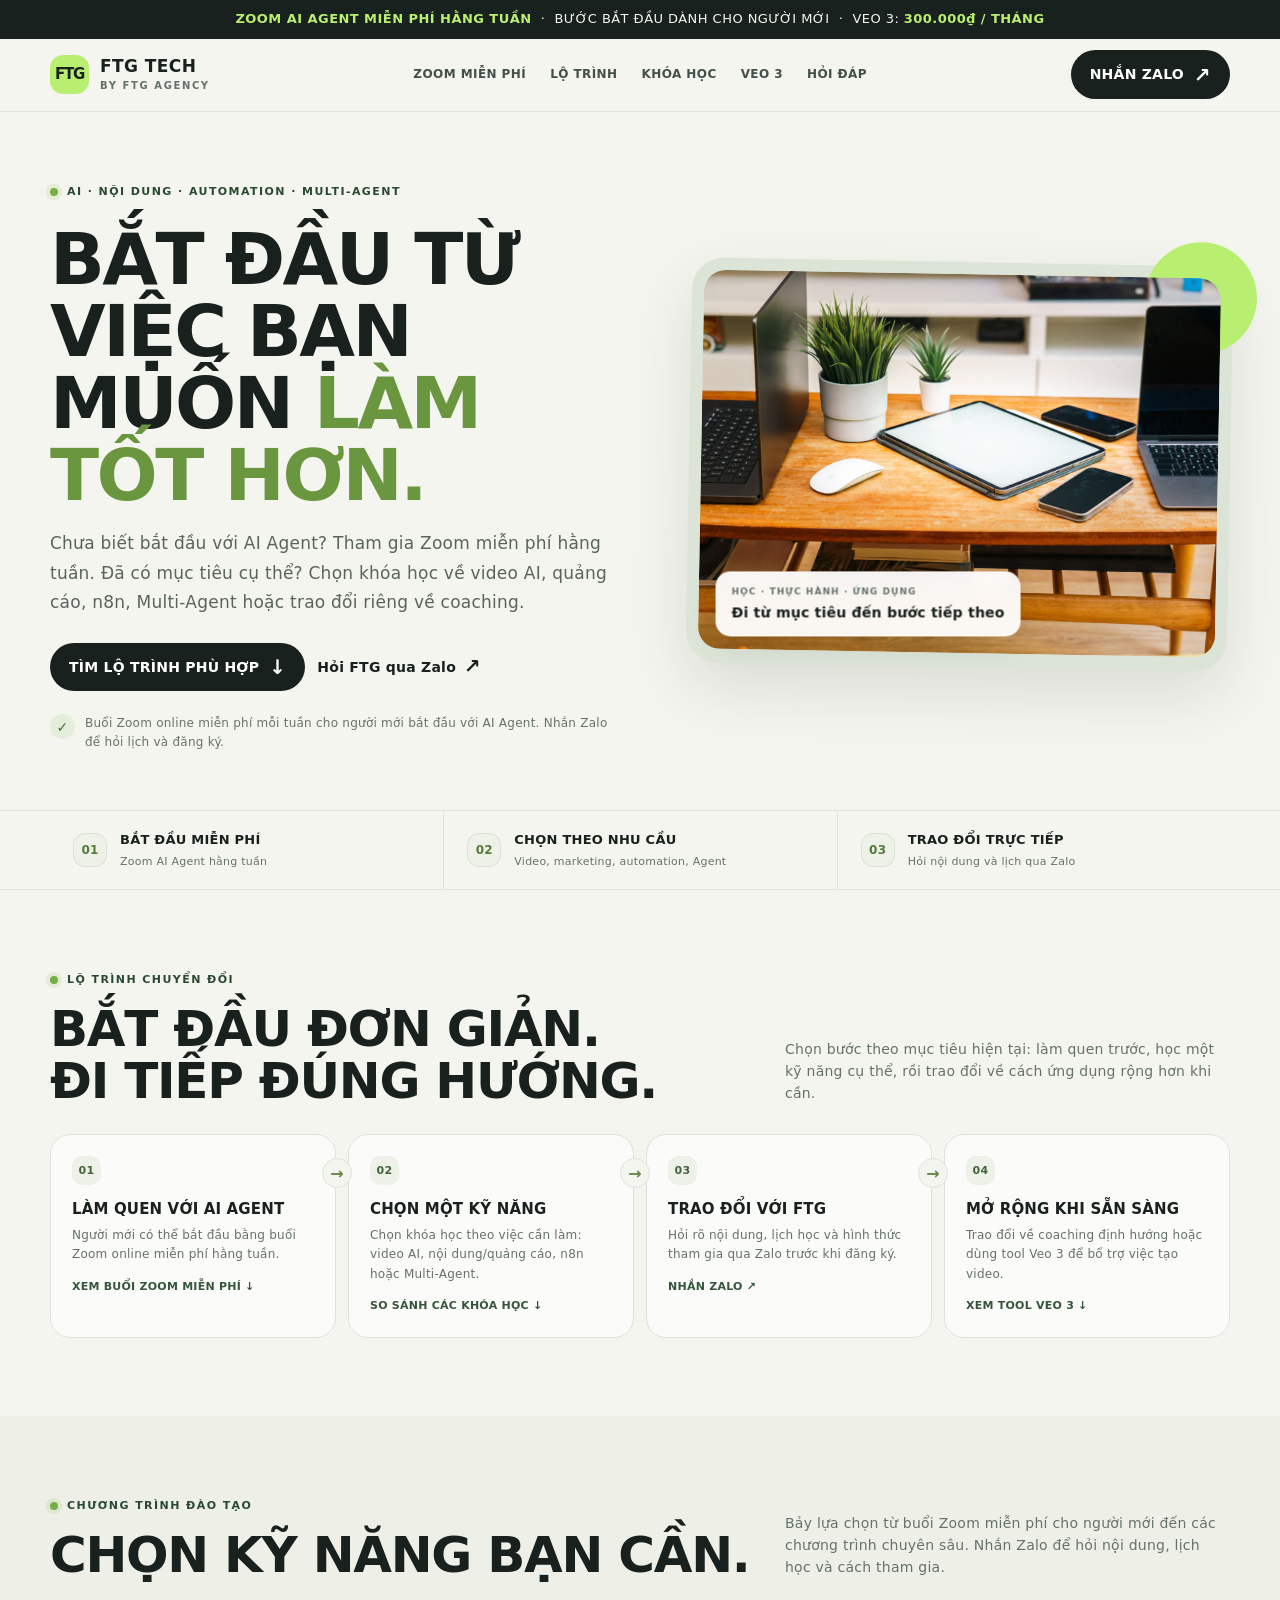
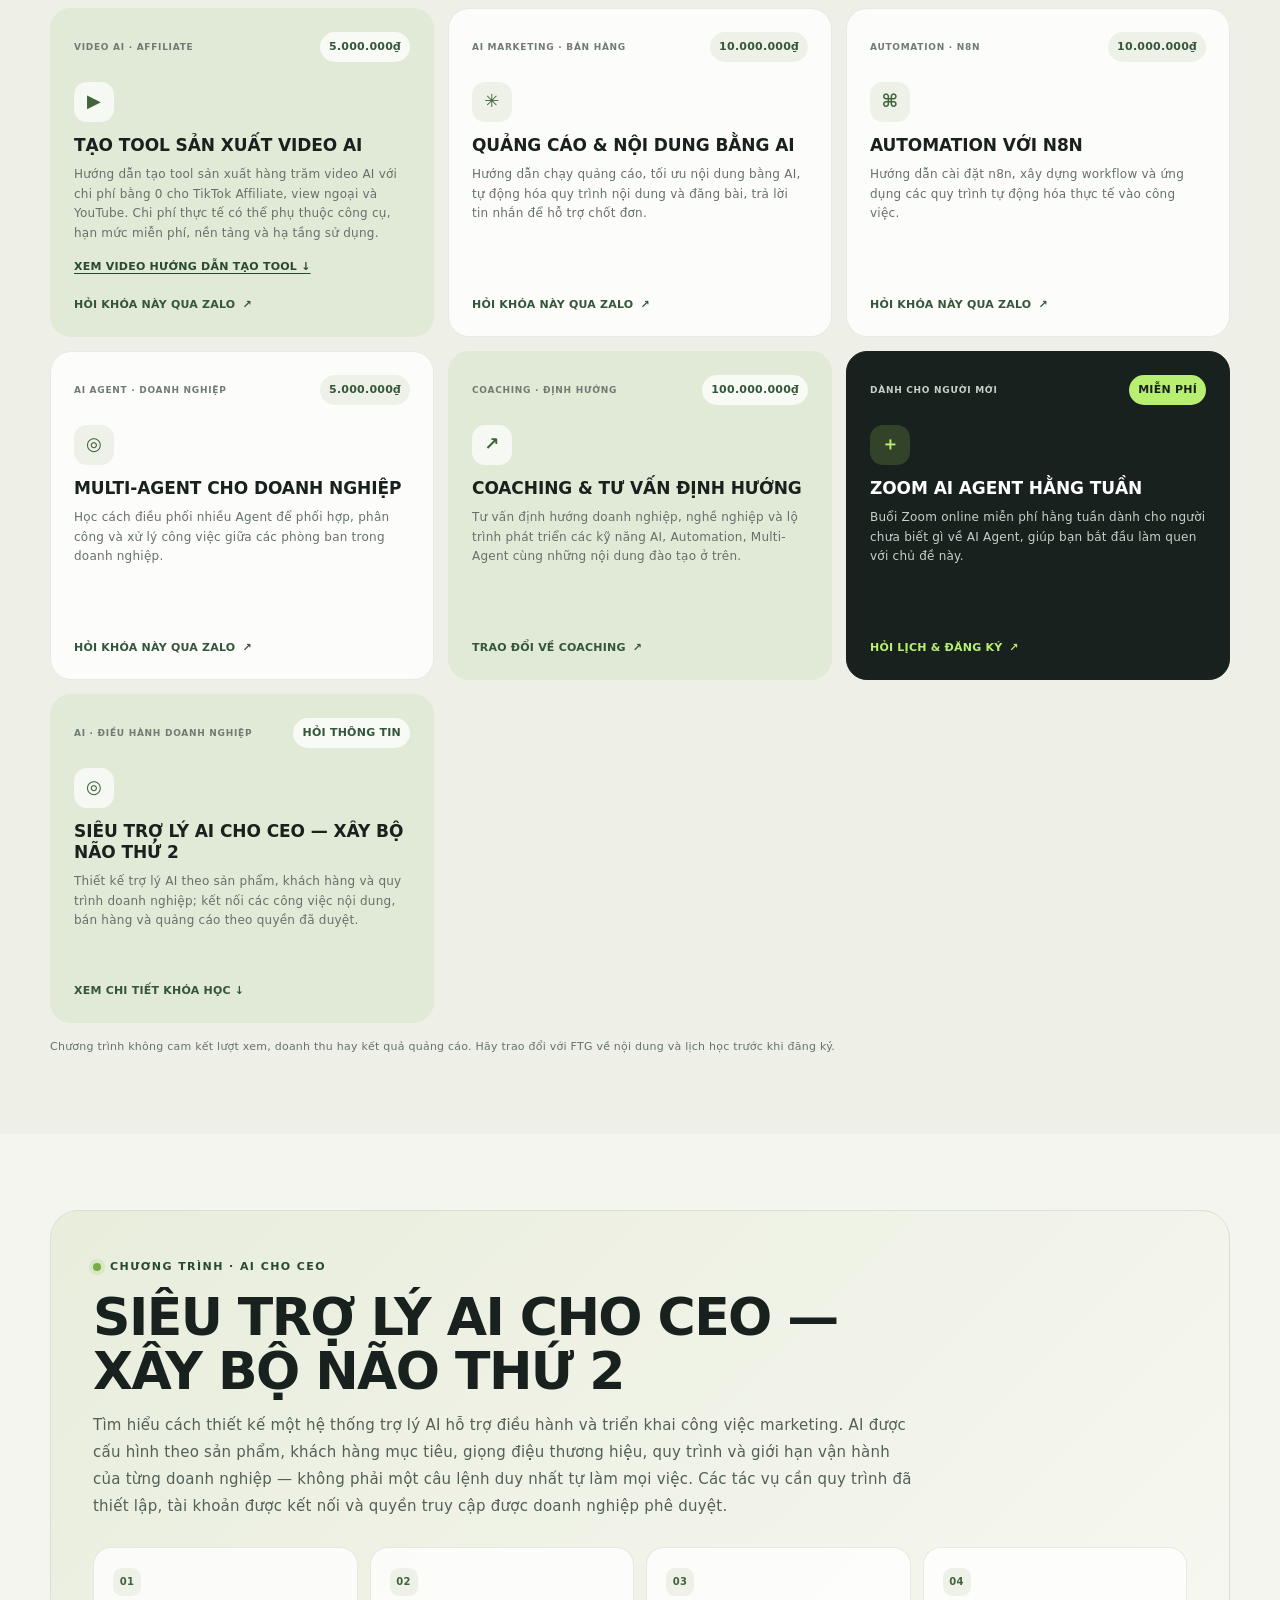
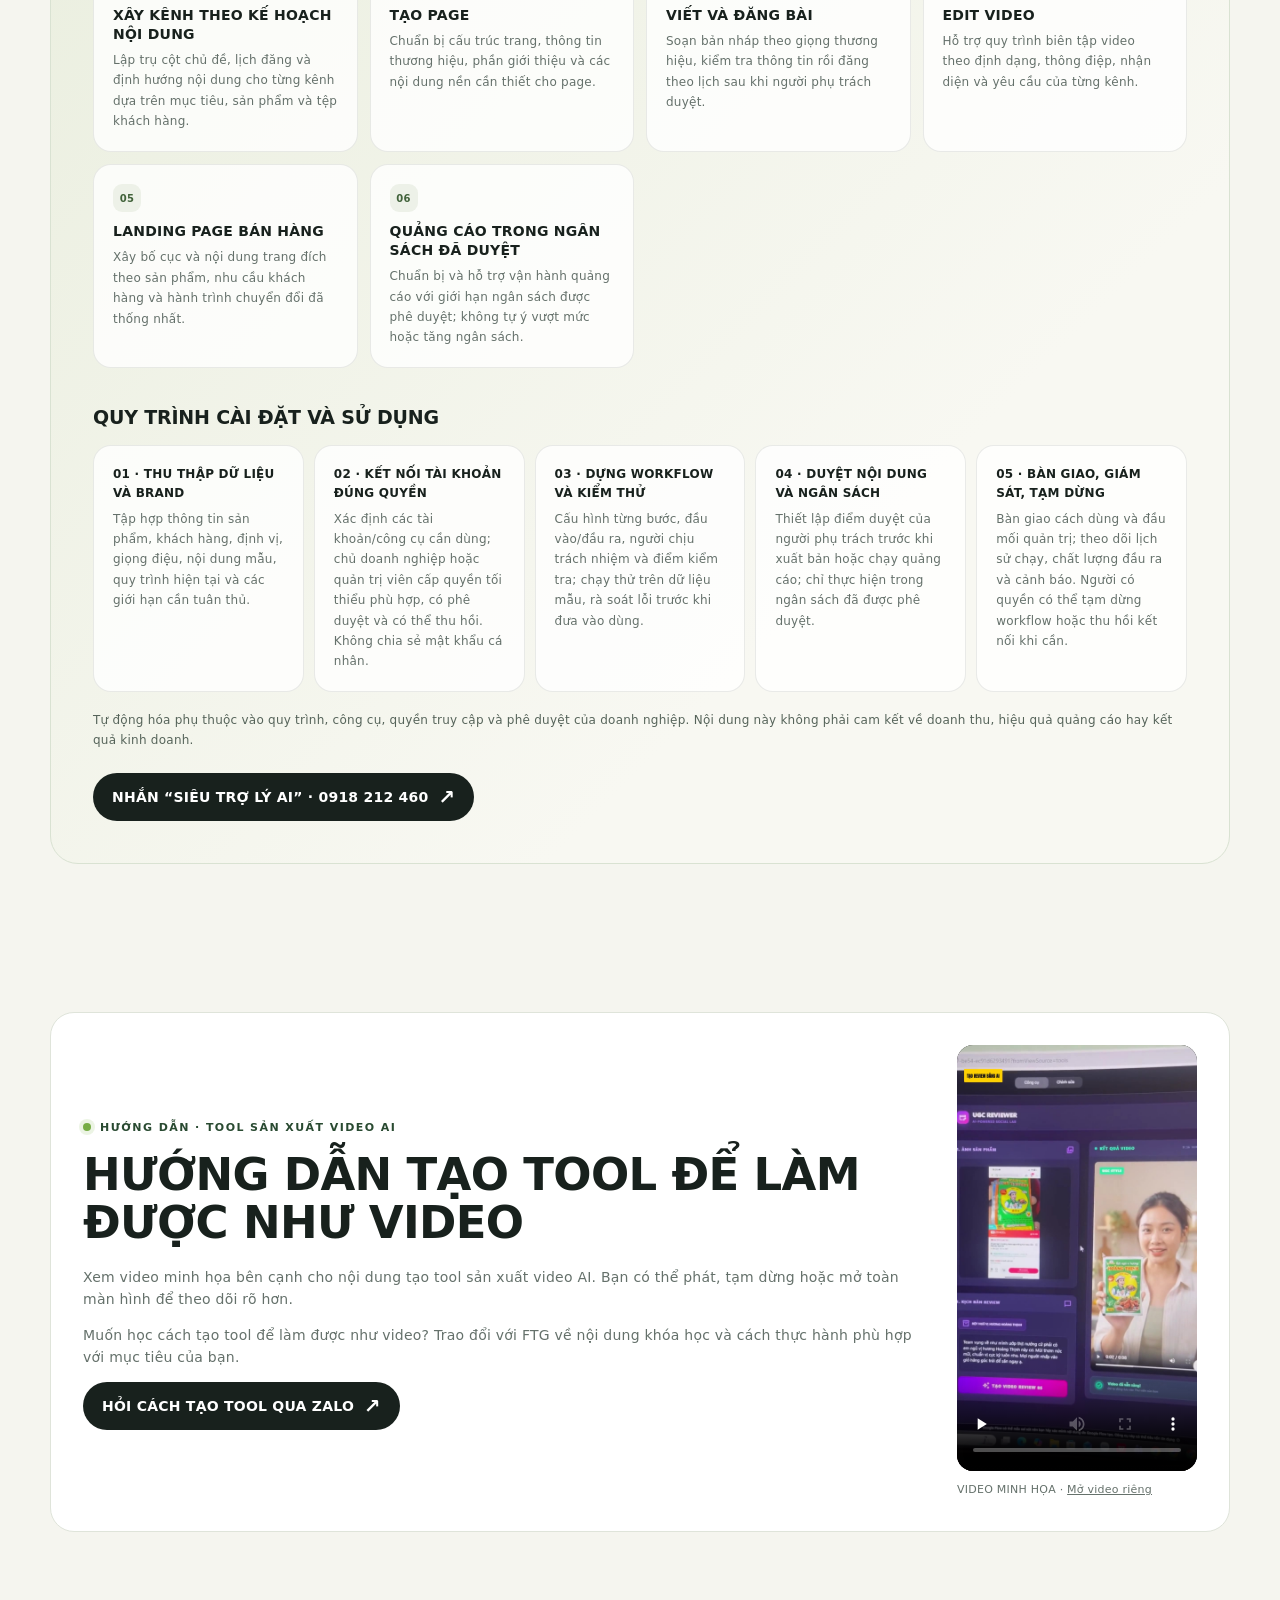
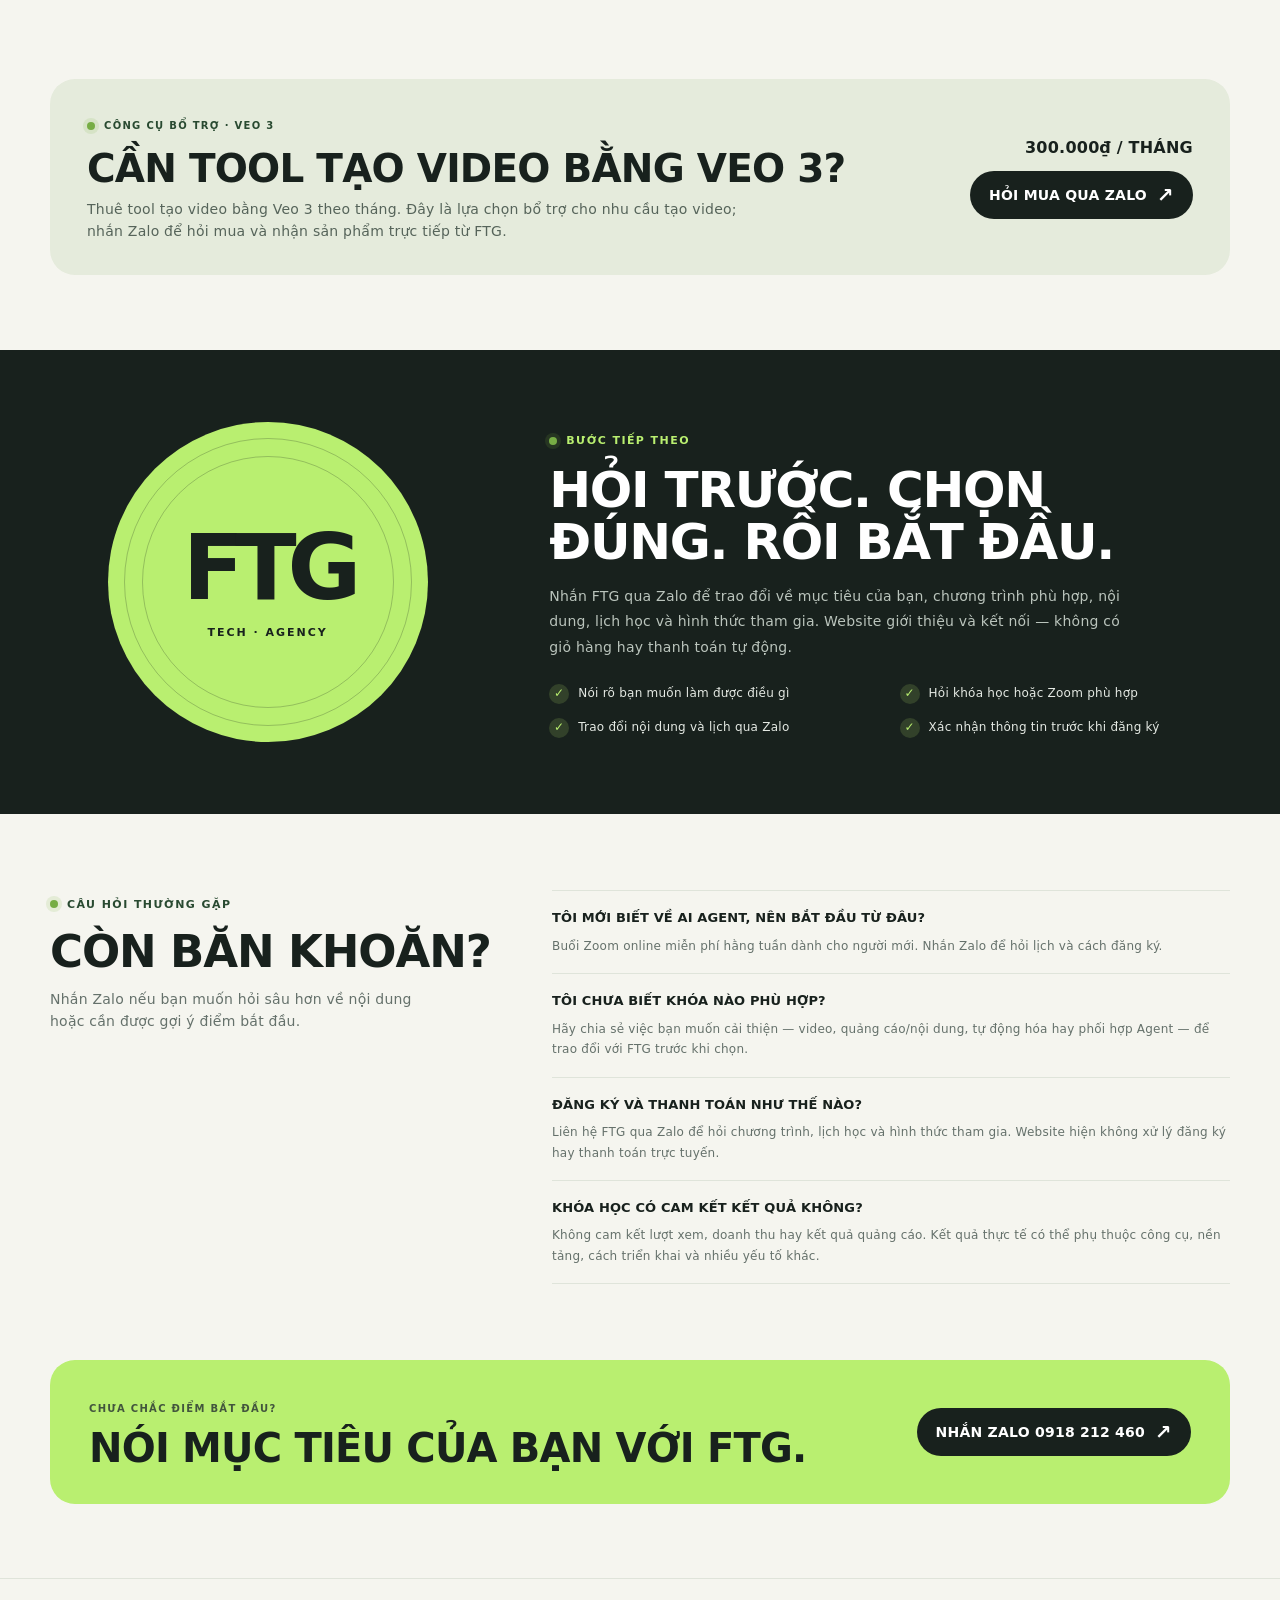
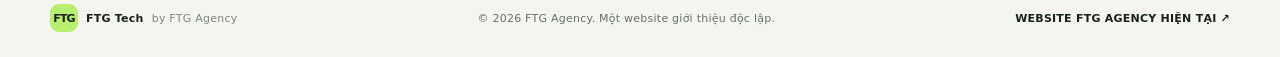
==== commit d2bfb759: "Add goal-based free Zoom funnel with Zalo consultation" ====
--- a/index.html
+++ b/index.html
@@ -245,7 +245,8 @@
         <span class="brand-name"><strong>FTG TECH</strong><small>BY FTG AGENCY</small></span>
       </a>
       <nav class="nav-links" aria-label="Điều hướng chính">
-        <a href="#lo-trinh">LỘ TRÌNH</a>
+        <a href="bat-dau/">ZOOM MIỄN PHÍ</a>
+          <a href="#lo-trinh">LỘ TRÌNH</a>
         <a href="#khoa-hoc">KHÓA HỌC</a>
         <a href="#veo3">VEO 3</a>
         <a href="#hoi-dap">HỎI ĐÁP</a>
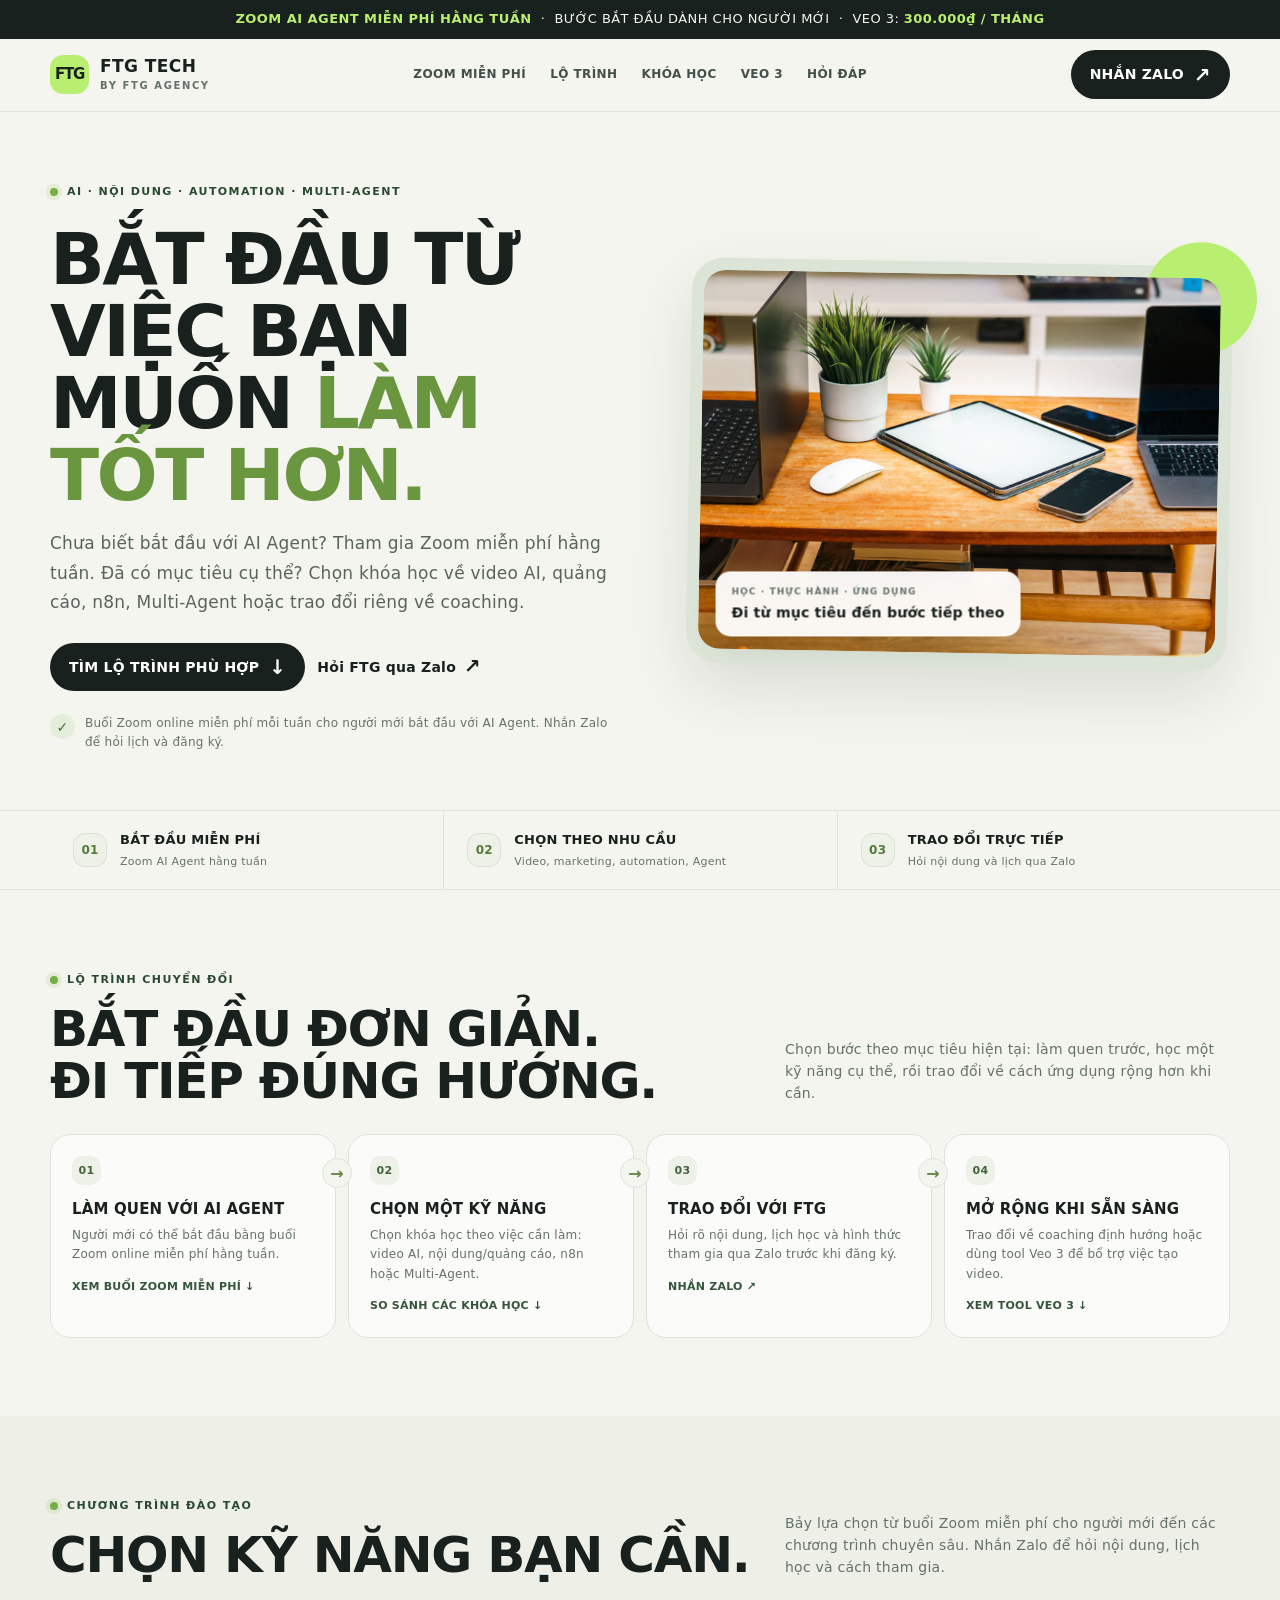
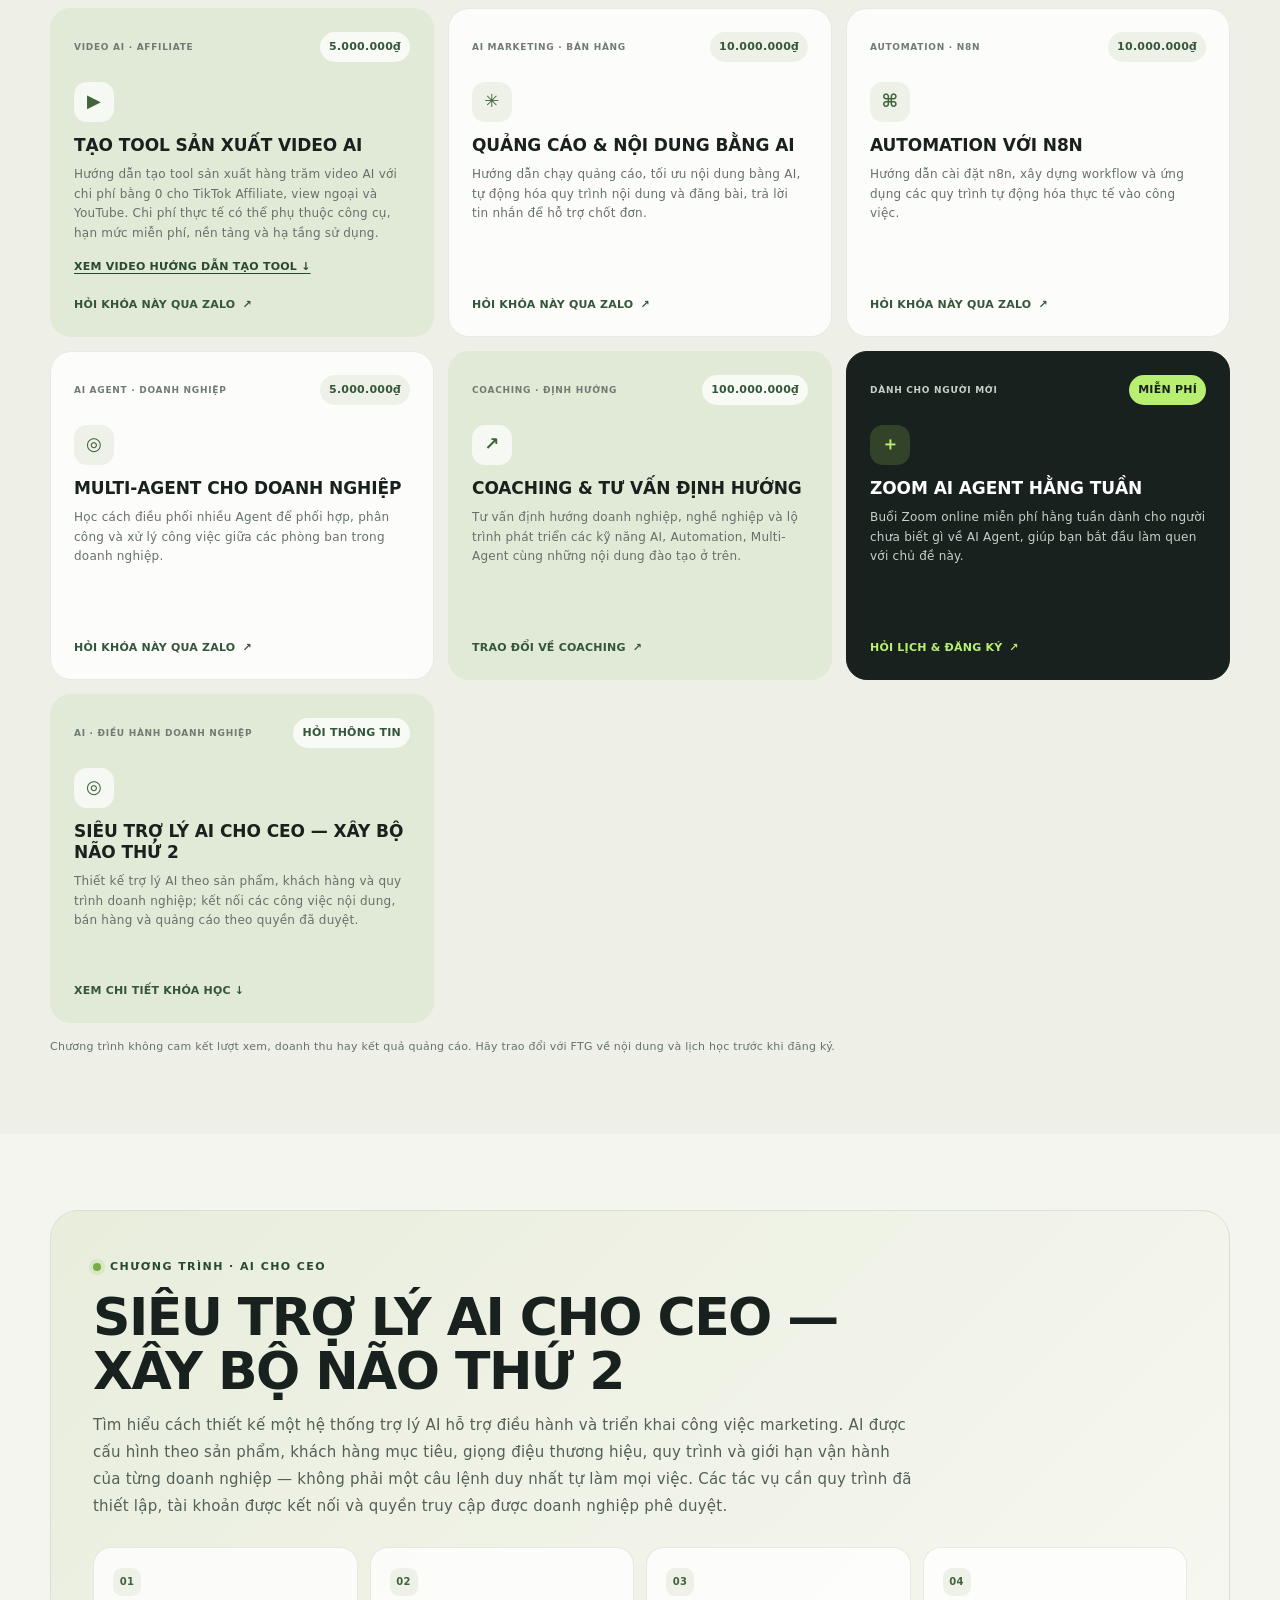
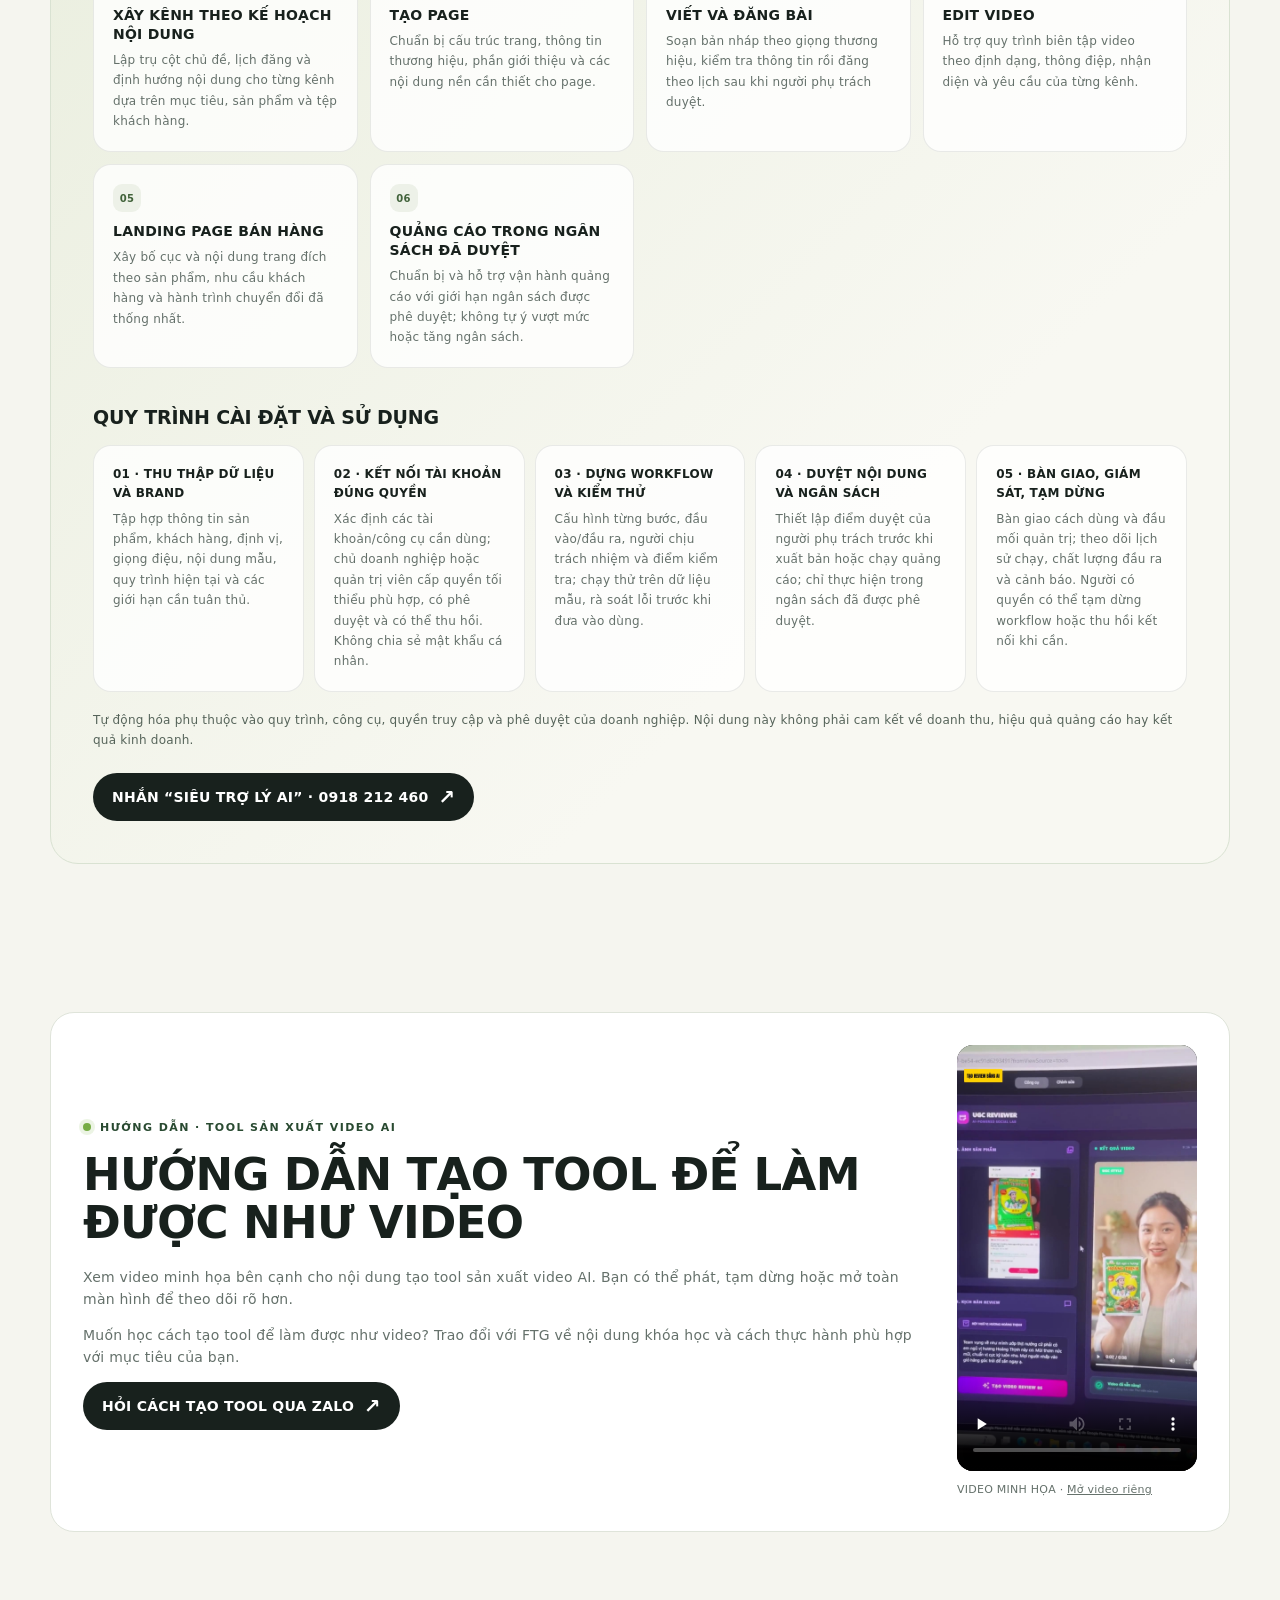
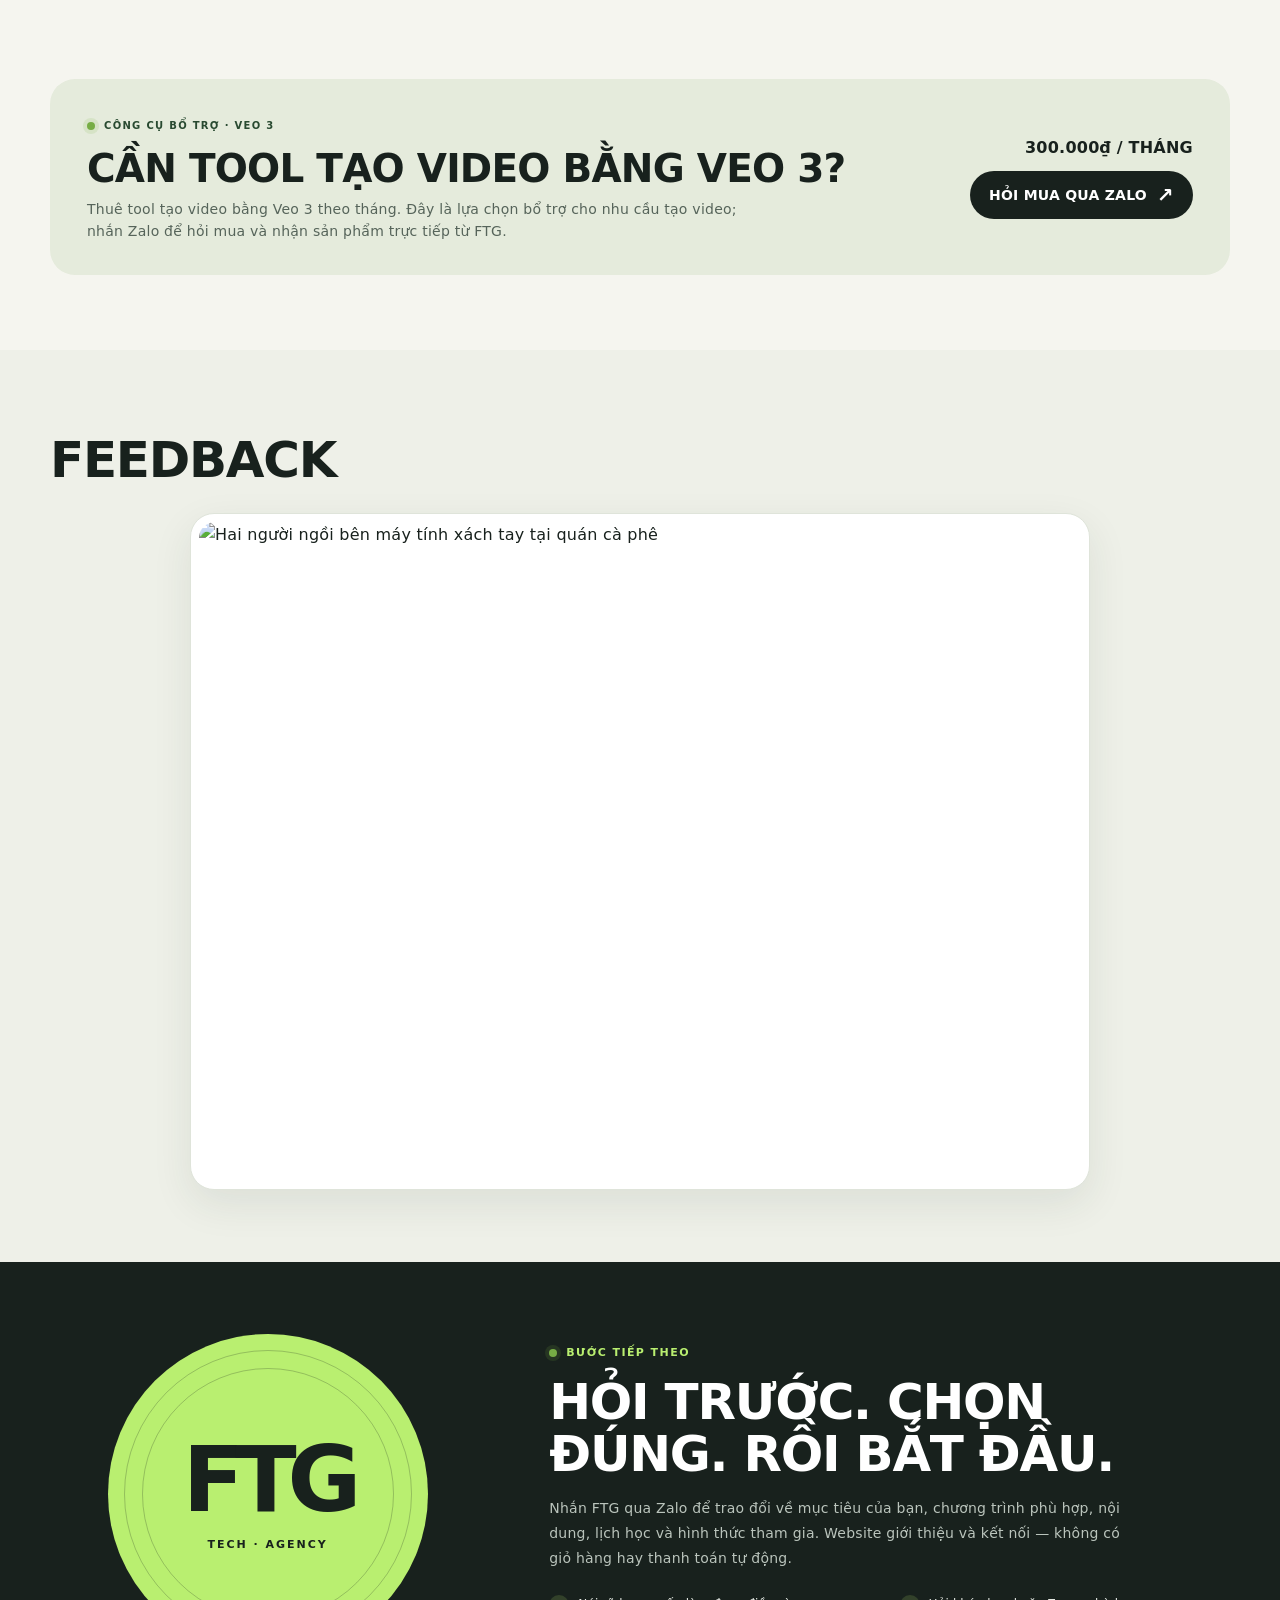
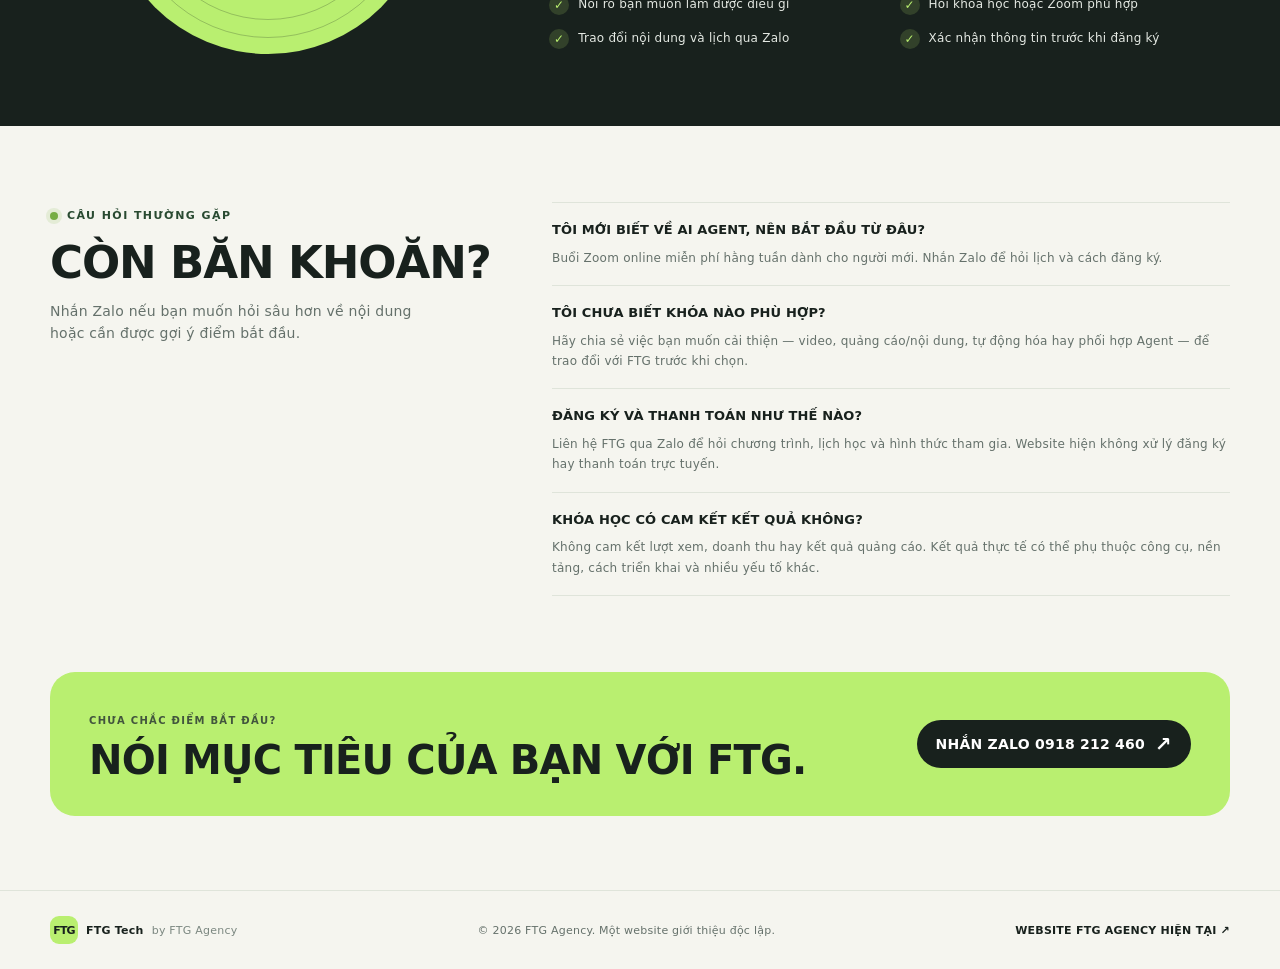
==== commit ebb3fc5d: "Add provided feedback photo to FTG Tech pages" ====
--- a/index.html
+++ b/index.html
@@ -231,6 +231,11 @@
       html { scroll-behavior: auto; }
       *, *::before, *::after { transition-duration: .01ms !important; }
     }
+
+    .user-feedback{padding:72px 0;background:#eef0e8}
+    .user-feedback-figure{max-width:900px;margin:0 auto;padding:8px;border:1px solid var(--line);border-radius:24px;background:var(--white);box-shadow:0 14px 40px rgba(37,54,39,.09)}
+    .user-feedback-figure img{display:block;width:100%;height:auto;border-radius:16px}
+    @media(max-width:700px){.user-feedback{padding:54px 0}.user-feedback-figure{padding:6px;border-radius:18px}.user-feedback-figure img{border-radius:12px}}
   </style>
   <script>!function(f,b,e,v,n,t,s){if(f.fbq)return;n=f.fbq=function(){n.callMethod?n.callMethod.apply(n,arguments):n.queue.push(arguments)};if(!f._fbq)f._fbq=n;n.push=n;n.loaded=!0;n.version='2.0';n.queue=[];t=b.createElement(e);t.async=!0;t.src=v;s=b.getElementsByTagName(e)[0];s.parentNode.insertBefore(t,s)}(window, document,'script','https://connect.facebook.net/en_US/fbevents.js'); fbq('init', '1695543372086757'); fbq('track', 'PageView');</script>
 </head>
@@ -445,6 +450,13 @@
       </div>
     </section>
 
+
+    <section class="user-feedback" id="feedback" aria-labelledby="feedback-title">
+      <div class="wrap">
+        <div class="section-heading"><h2 id="feedback-title">FEEDBACK</h2></div>
+        <figure class="user-feedback-figure"><img src="https://ftgagency.github.io/assets/feedback-ftg.jpg" alt="Hai người ngồi bên máy tính xách tay tại quán cà phê" width="1280" height="956" loading="lazy" decoding="async"></figure>
+      </div>
+    </section>
     <section class="about" id="dang-ky" aria-labelledby="about-title">
       <div class="wrap about-grid">
         <div class="about-badge" aria-hidden="true"><div class="badge-word"><strong>FTG</strong><small>TECH · AGENCY</small></div></div>
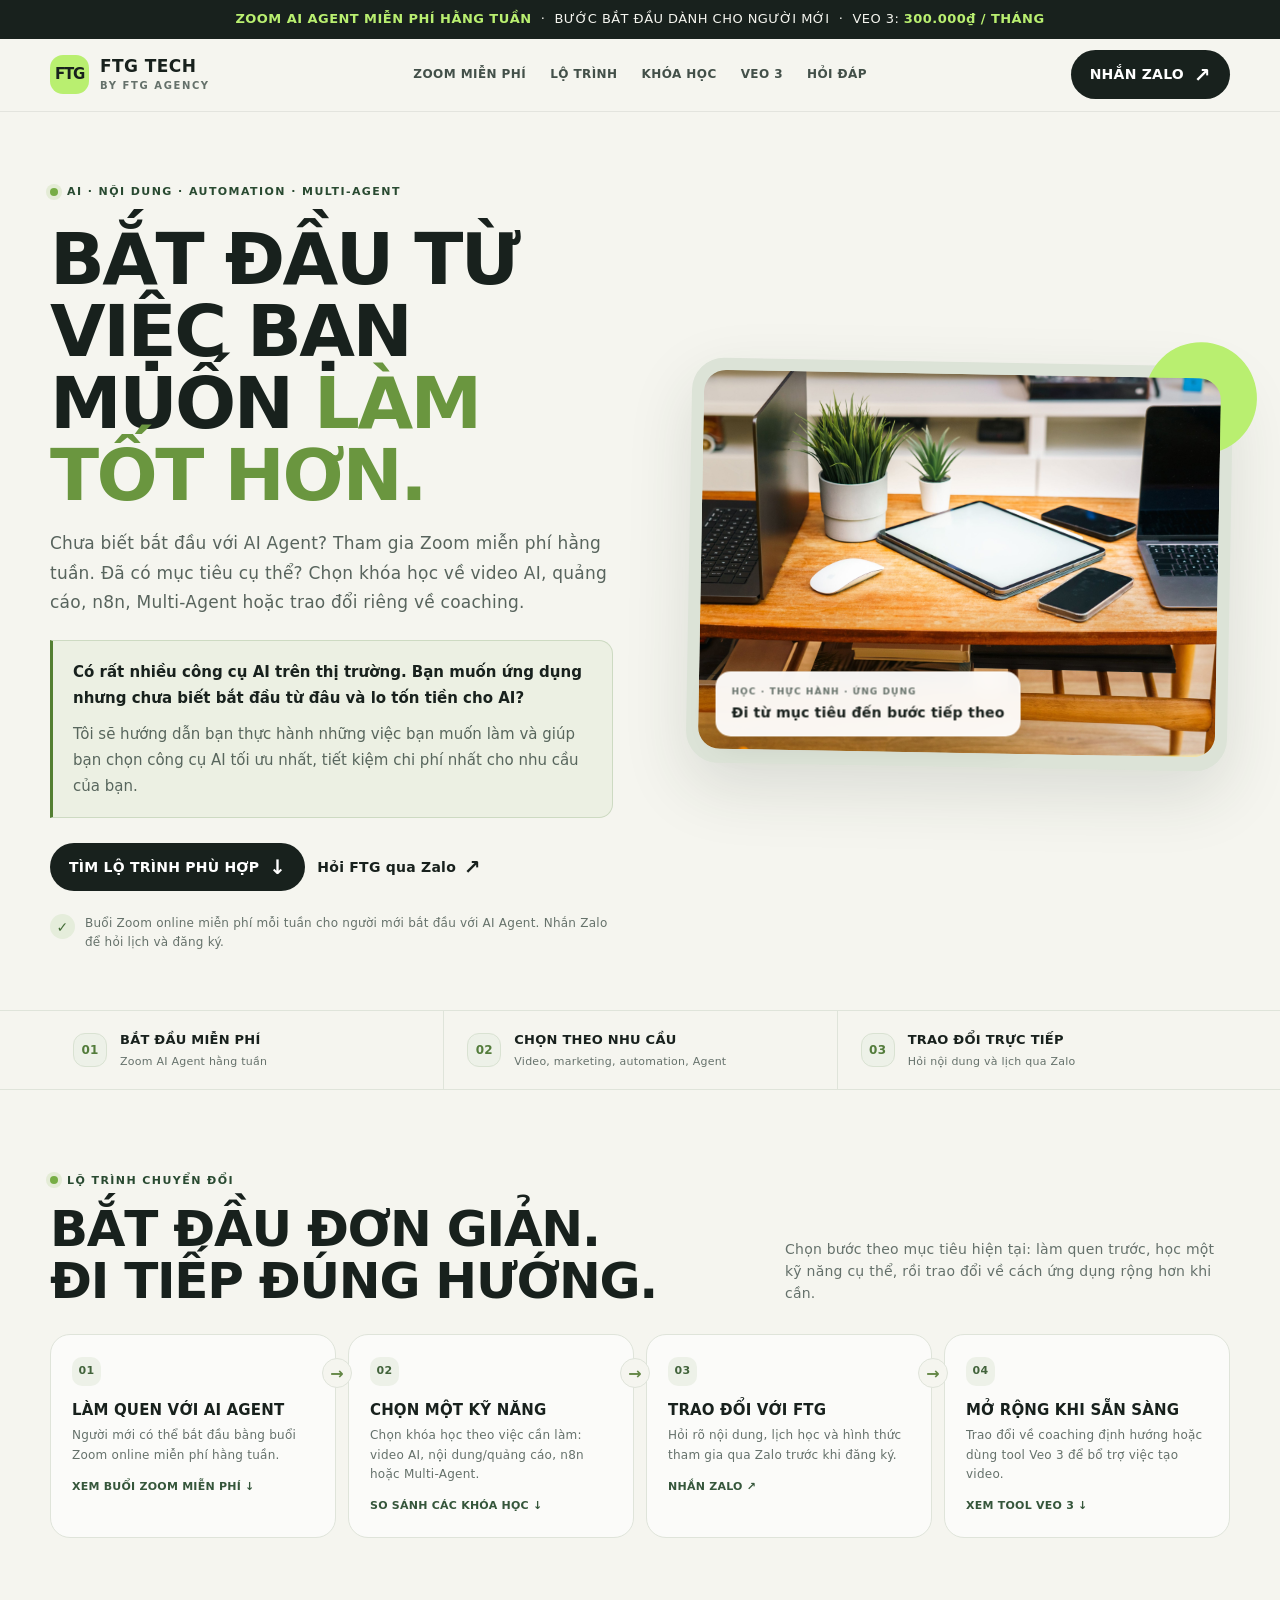
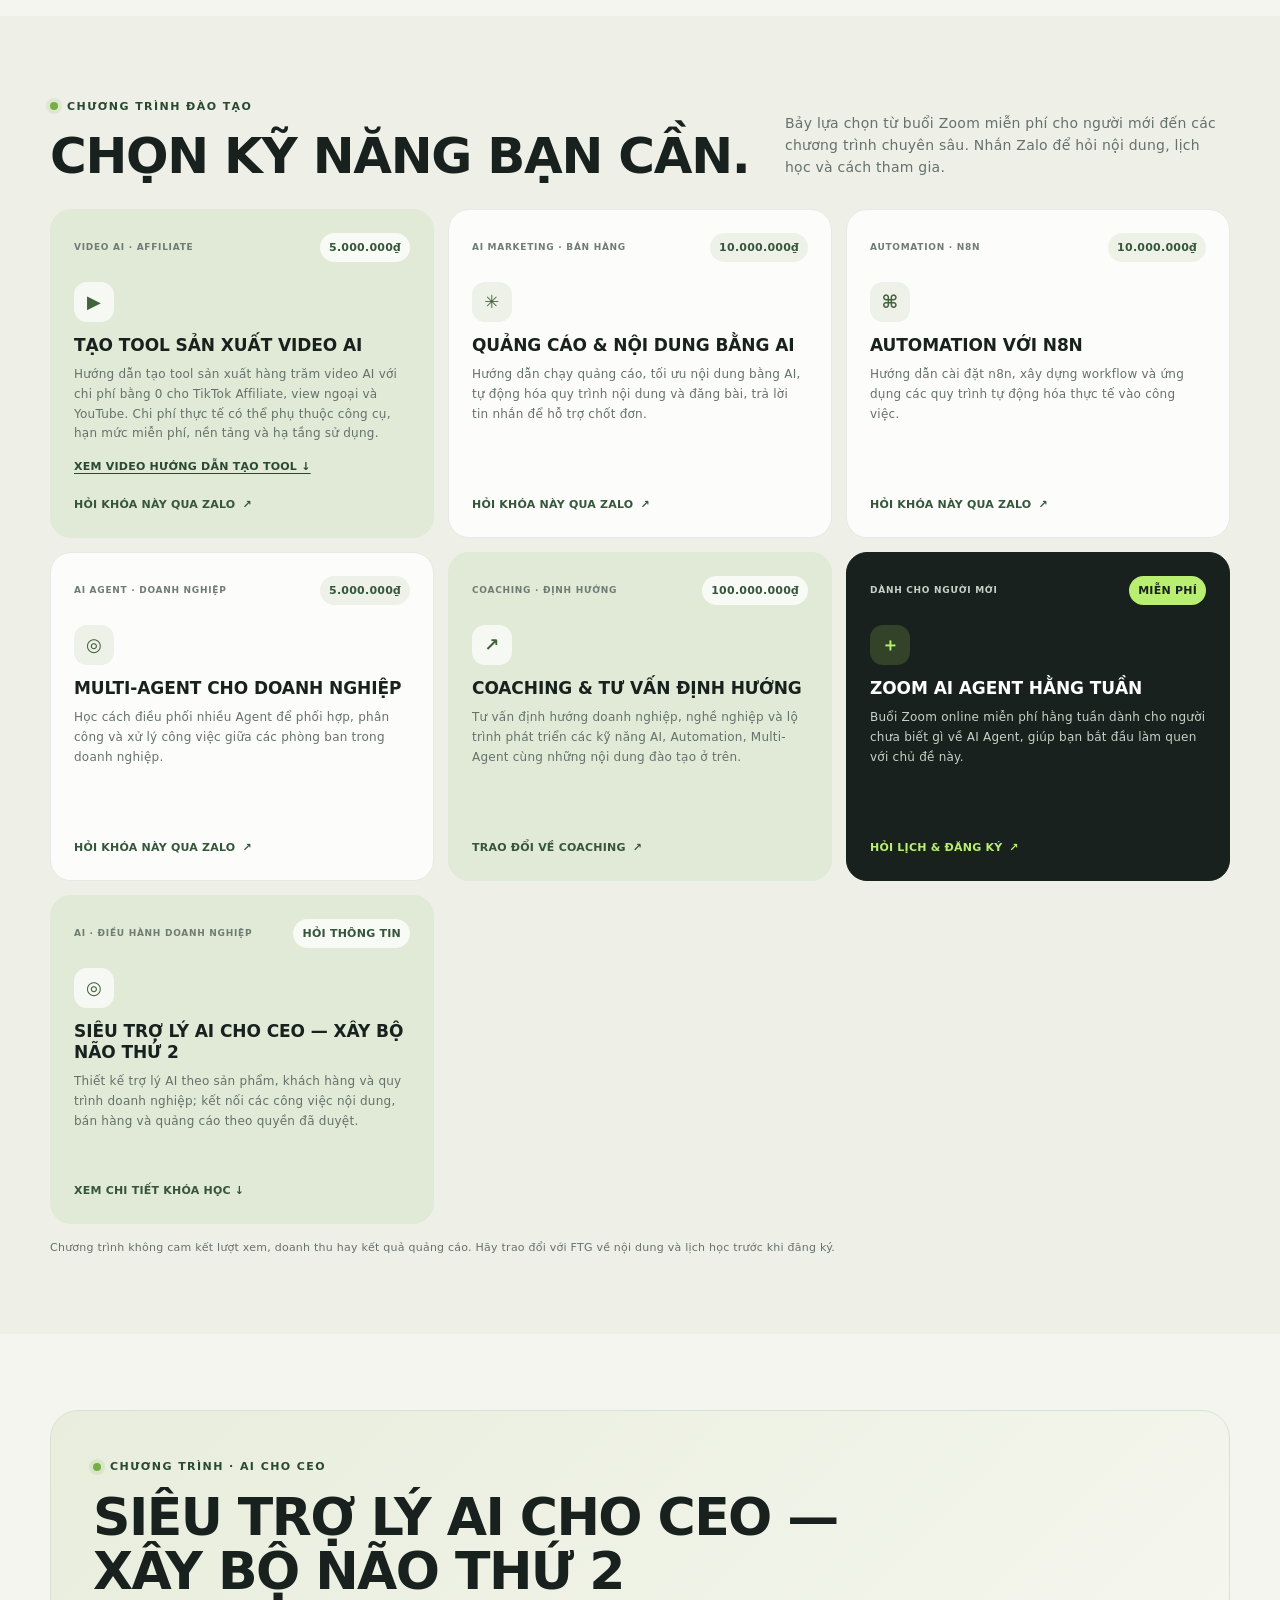
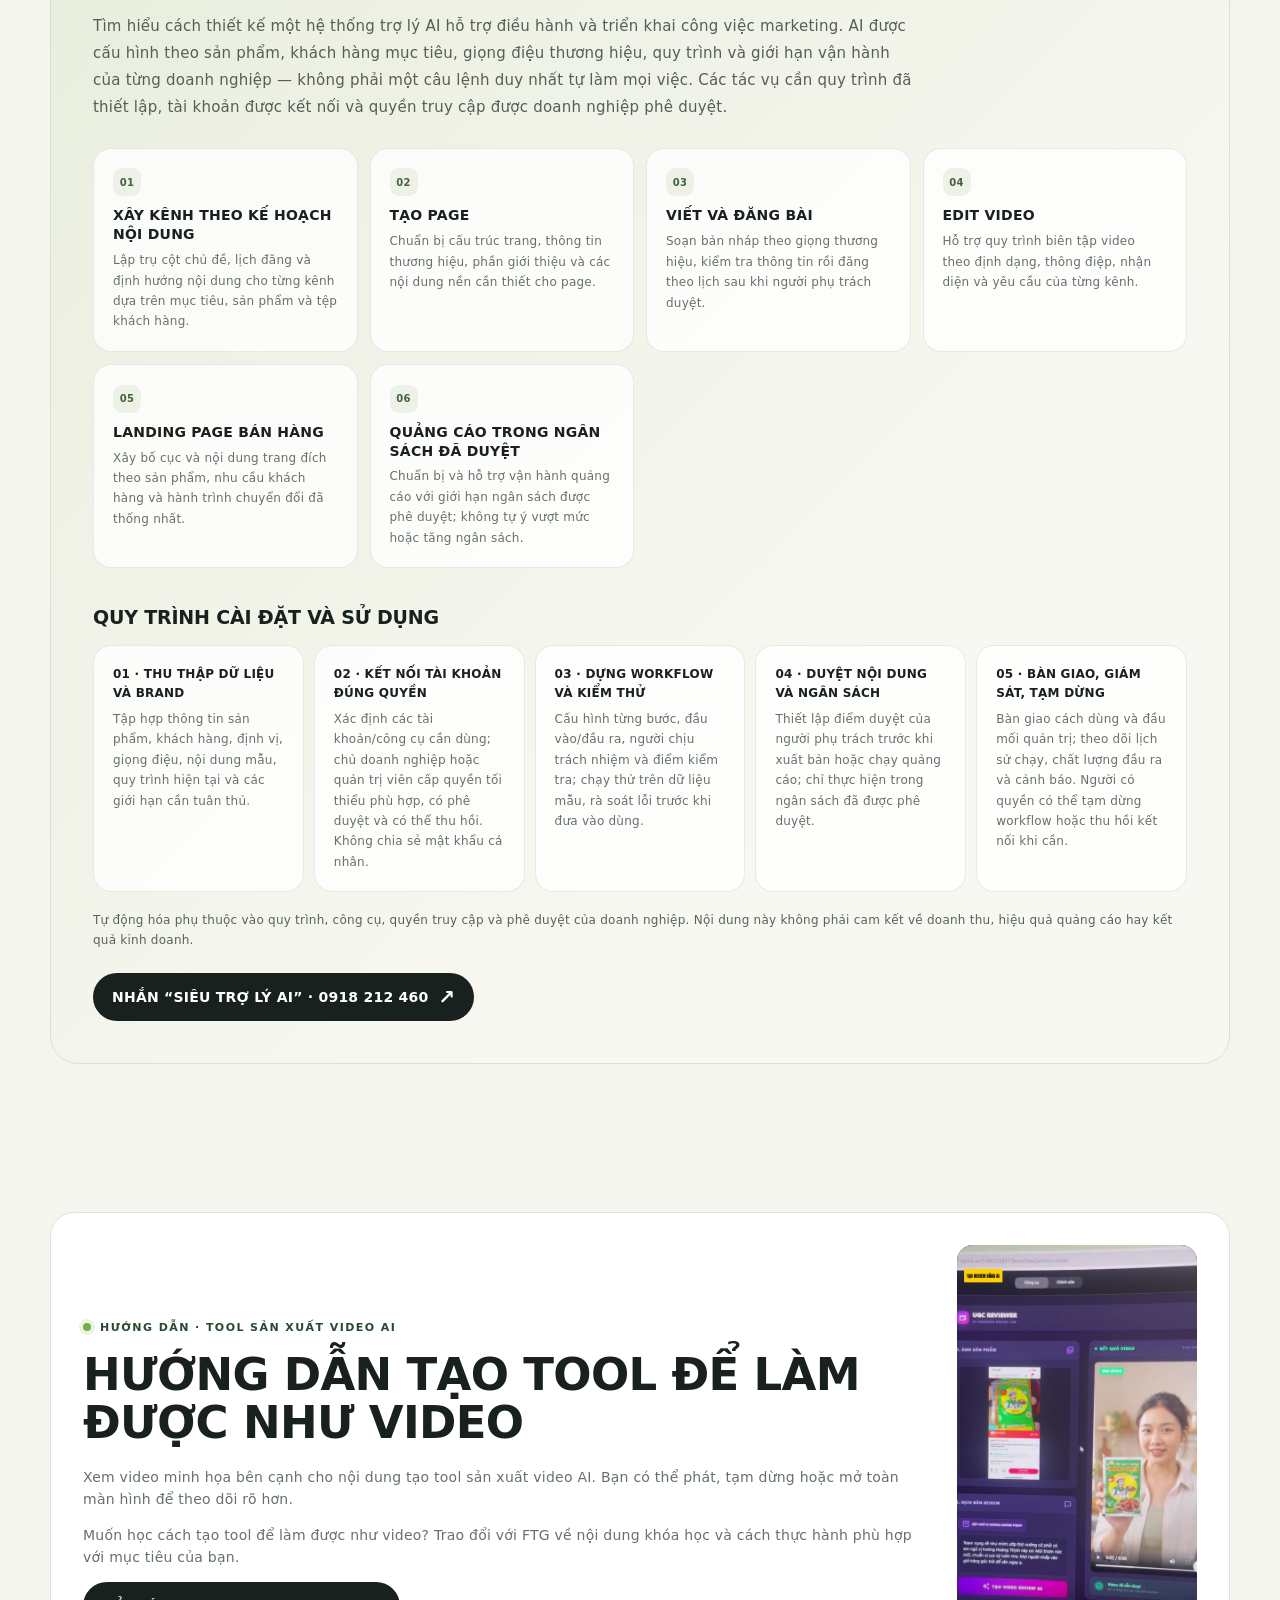
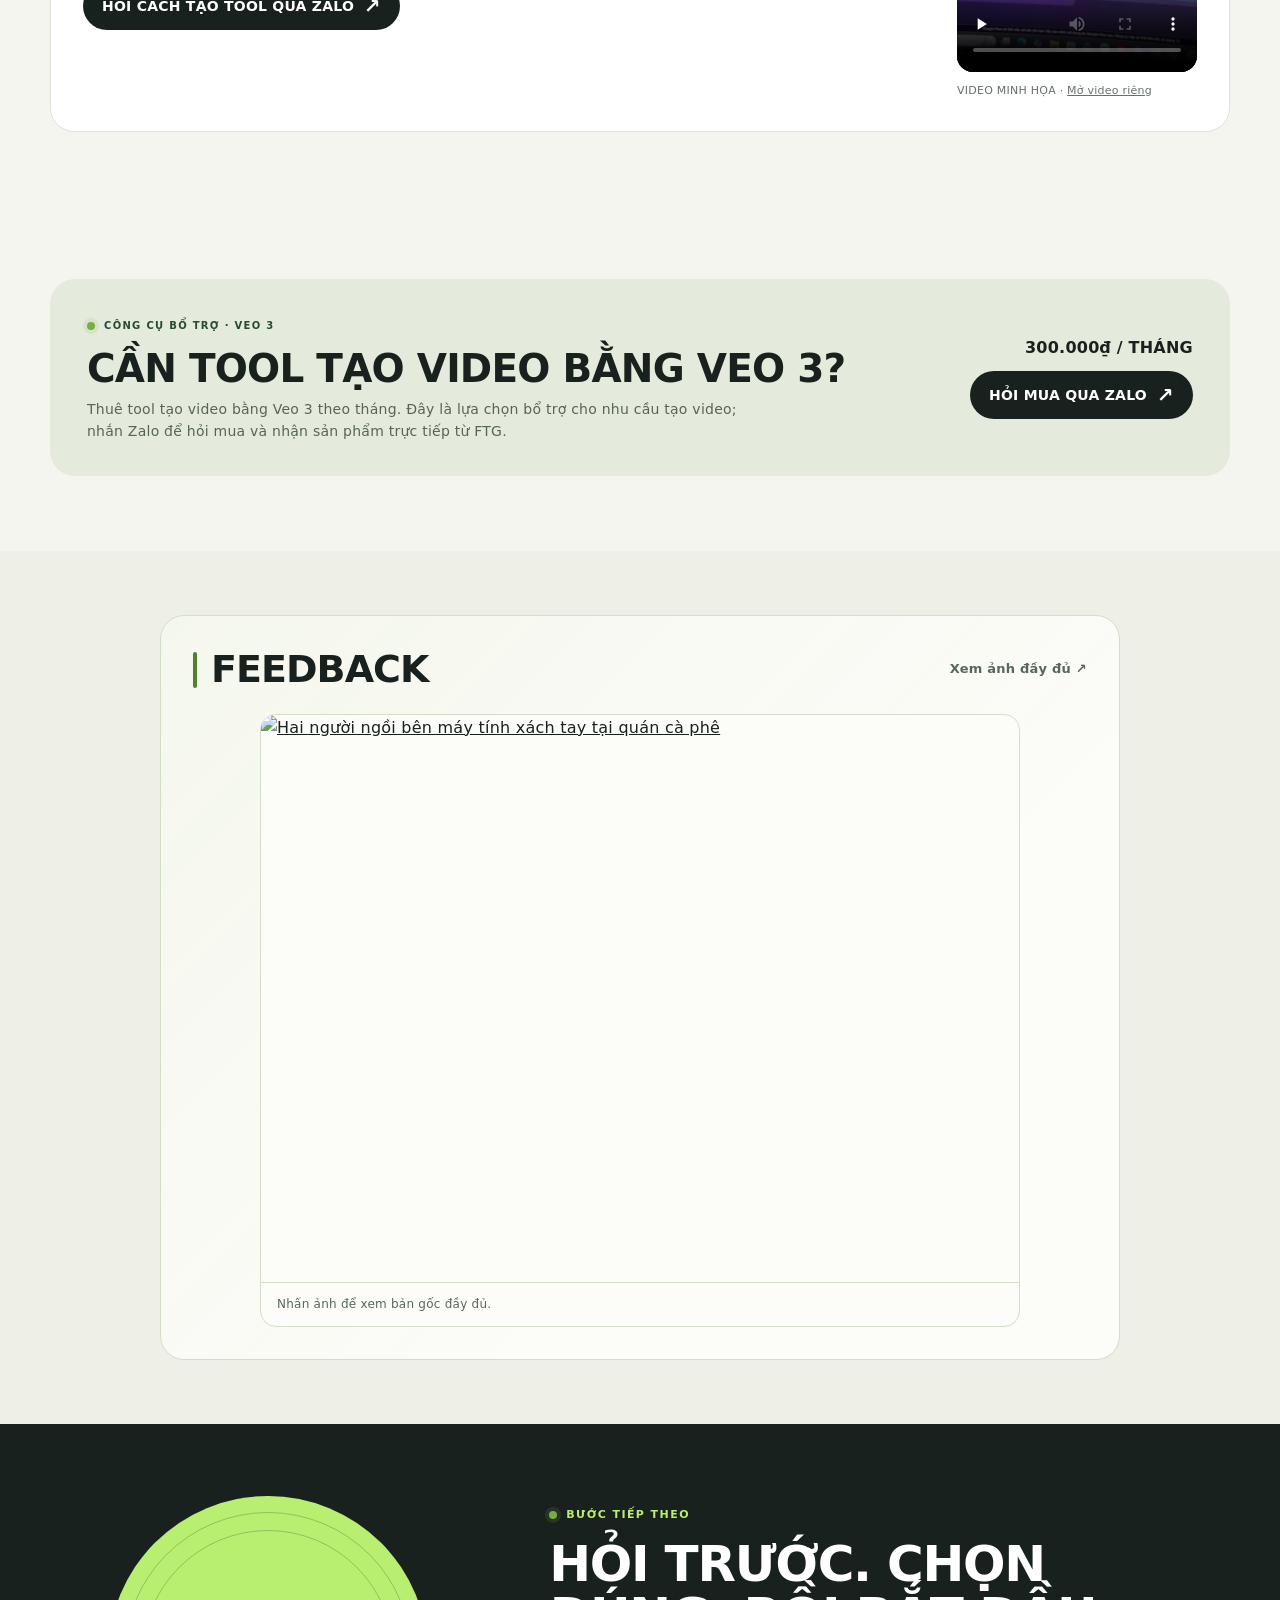
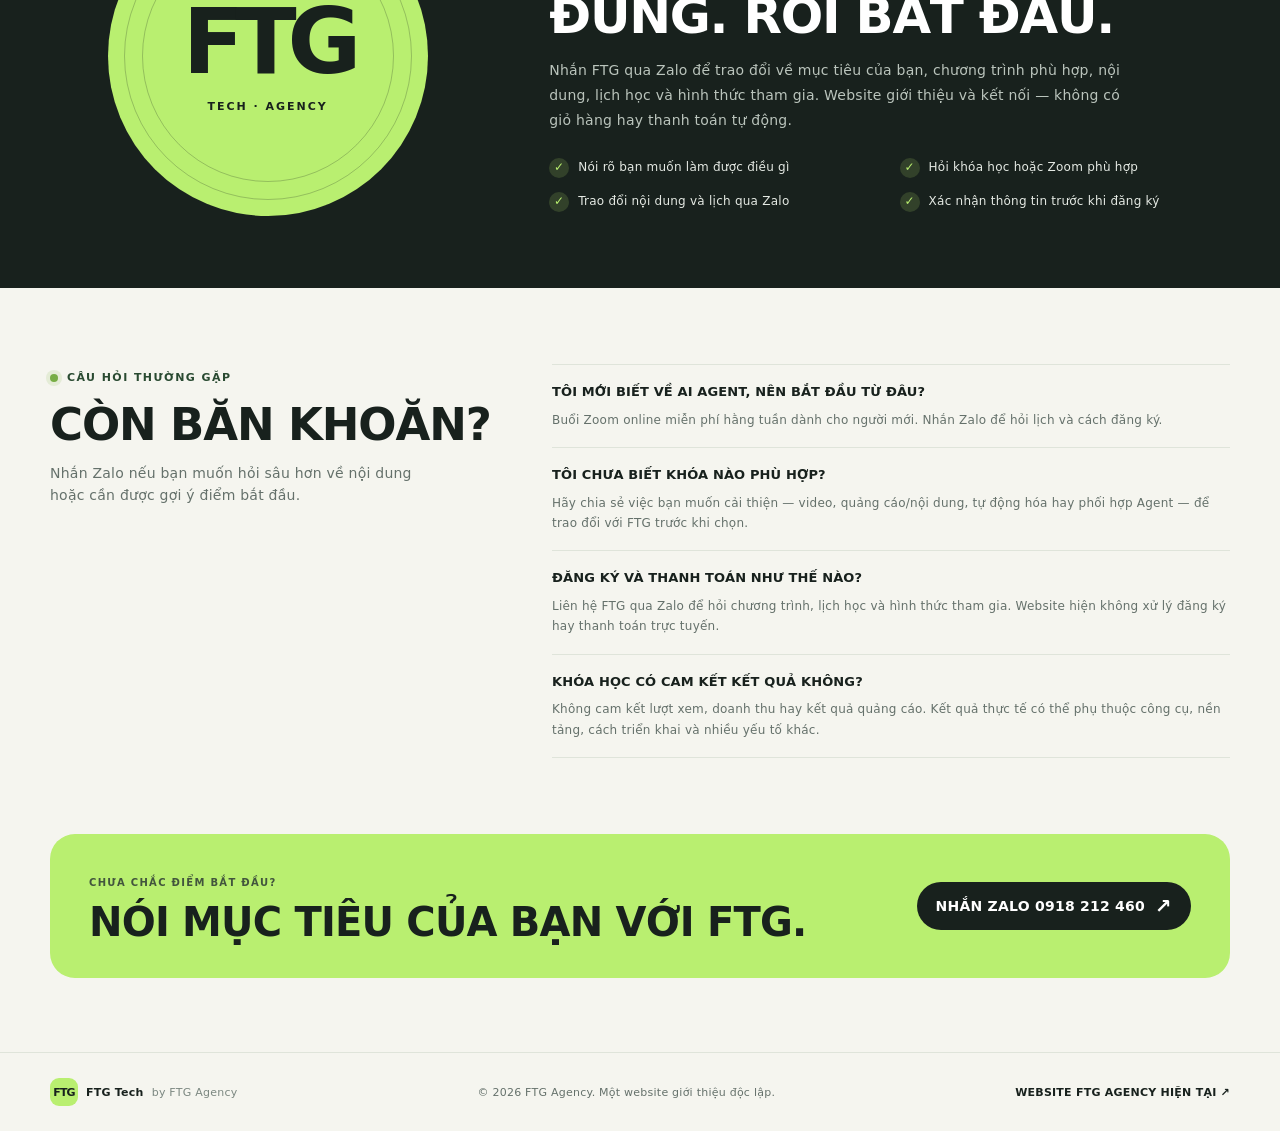
==== commit 04b8bdf4: "Refine feedback presentation and AI tool selection message" ====
--- a/index.html
+++ b/index.html
@@ -232,11 +232,8 @@
       *, *::before, *::after { transition-duration: .01ms !important; }
     }
 
-    .user-feedback{padding:72px 0;background:#eef0e8}
-    .user-feedback-figure{max-width:900px;margin:0 auto;padding:8px;border:1px solid var(--line);border-radius:24px;background:var(--white);box-shadow:0 14px 40px rgba(37,54,39,.09)}
-    .user-feedback-figure img{display:block;width:100%;height:auto;border-radius:16px}
-    @media(max-width:700px){.user-feedback{padding:54px 0}.user-feedback-figure{padding:6px;border-radius:18px}.user-feedback-figure img{border-radius:12px}}
   </style>
+  <link rel="stylesheet" href="assets/feedback-layout.css?v=20261028">
   <script>!function(f,b,e,v,n,t,s){if(f.fbq)return;n=f.fbq=function(){n.callMethod?n.callMethod.apply(n,arguments):n.queue.push(arguments)};if(!f._fbq)f._fbq=n;n.push=n;n.loaded=!0;n.version='2.0';n.queue=[];t=b.createElement(e);t.async=!0;t.src=v;s=b.getElementsByTagName(e)[0];s.parentNode.insertBefore(t,s)}(window, document,'script','https://connect.facebook.net/en_US/fbevents.js'); fbq('init', '1695543372086757'); fbq('track', 'PageView');</script>
 </head>
 <body>
@@ -267,6 +264,7 @@
           <div class="eyebrow">AI · Nội dung · Automation · Multi-Agent</div>
           <h1 id="hero-title">Bắt đầu từ việc bạn muốn <em>làm tốt hơn.</em></h1>
           <p class="hero-copy">Chưa biết bắt đầu với AI Agent? Tham gia Zoom miễn phí hằng tuần. Đã có mục tiêu cụ thể? Chọn khóa học về video AI, quảng cáo, n8n, Multi-Agent hoặc trao đổi riêng về coaching.</p>
+<div class="ai-start-message ai-start-message--light"><p><strong>Có rất nhiều công cụ AI trên thị trường. Bạn muốn ứng dụng nhưng chưa biết bắt đầu từ đâu và lo tốn tiền cho AI?</strong></p><p>Tôi sẽ hướng dẫn bạn thực hành những việc bạn muốn làm và giúp bạn chọn công cụ AI tối ưu nhất, tiết kiệm chi phí nhất cho nhu cầu của bạn.</p></div>
           <div class="hero-actions">
             <a class="button" href="#lo-trinh">TÌM LỘ TRÌNH PHÙ HỢP <span class="arrow" aria-hidden="true">↓</span></a>
             <a class="text-link" href="https://zalo.me/0918212460" target="_blank" rel="noopener noreferrer">Hỏi FTG qua Zalo <span aria-hidden="true">↗</span></a>
@@ -451,10 +449,20 @@
     </section>
 
 
-    <section class="user-feedback" id="feedback" aria-labelledby="feedback-title">
+    <section class="user-feedback feedback-layout feedback-layout--light" id="feedback" aria-labelledby="feedback-title">
       <div class="wrap">
-        <div class="section-heading"><h2 id="feedback-title">FEEDBACK</h2></div>
-        <figure class="user-feedback-figure"><img src="https://ftgagency.github.io/assets/feedback-ftg.jpg" alt="Hai người ngồi bên máy tính xách tay tại quán cà phê" width="1280" height="956" loading="lazy" decoding="async"></figure>
+        <div class="feedback-panel">
+          <div class="feedback-heading">
+            <h2 id="feedback-title">FEEDBACK</h2>
+            <a class="feedback-open" href="https://ftgagency.github.io/assets/feedback-ftg.jpg" target="_blank" rel="noopener noreferrer" aria-label="Xem ảnh FEEDBACK đầy đủ (tab mới)">Xem ảnh đầy đủ ↗</a>
+          </div>
+          <figure class="feedback-media">
+            <a class="feedback-photo-link" href="https://ftgagency.github.io/assets/feedback-ftg.jpg" target="_blank" rel="noopener noreferrer" aria-label="Mở ảnh FEEDBACK gốc đầy đủ (tab mới)">
+              <img src="https://ftgagency.github.io/assets/feedback-ftg.webp" srcset="https://ftgagency.github.io/assets/feedback-ftg-768.webp 768w, https://ftgagency.github.io/assets/feedback-ftg.webp 1280w" sizes="(max-width: 700px) calc(100vw - 72px), 760px" alt="Hai người ngồi bên máy tính xách tay tại quán cà phê" width="1280" height="958" loading="lazy" decoding="async">
+            </a>
+            <figcaption>Nhấn ảnh để xem bản gốc đầy đủ.</figcaption>
+          </figure>
+        </div>
       </div>
     </section>
     <section class="about" id="dang-ky" aria-labelledby="about-title">
--- a/assets/feedback-layout.css
+++ b/assets/feedback-layout.css
@@ -0,0 +1,123 @@
+/* A neutral photo component, scoped to the user-provided feedback only. */
+.feedback-layout {
+  --feedback-bg: #121619;
+  --feedback-text: #f8f7f2;
+  --feedback-muted: #aab3b5;
+  --feedback-line: #30383c;
+  --feedback-accent: #f5b942;
+  --feedback-tint: rgba(245, 185, 66, .045);
+  color: var(--feedback-text);
+  scroll-margin-top: 100px;
+}
+.feedback-layout--light {
+  --feedback-bg: #fcfcf8;
+  --feedback-text: #18211d;
+  --feedback-muted: #58665d;
+  --feedback-line: #d3dec9;
+  --feedback-accent: #537f32;
+  --feedback-tint: rgba(119, 173, 69, .055);
+}
+.feedback-layout .feedback-panel {
+  width: 100%;
+  max-width: 960px;
+  margin-inline: auto;
+  padding: clamp(18px, 3vw, 32px);
+  border: 1px solid var(--feedback-line);
+  border-radius: 24px;
+  background: linear-gradient(135deg, var(--feedback-tint), transparent 65%), var(--feedback-bg);
+}
+.feedback-layout .feedback-heading {
+  display: flex;
+  align-items: center;
+  justify-content: space-between;
+  flex-wrap: wrap;
+  gap: 14px 24px;
+  margin-bottom: 22px;
+}
+.feedback-layout .feedback-heading h2 {
+  position: relative;
+  margin: 0;
+  padding-left: 18px;
+  font-size: clamp(26px, 3.2vw, 38px);
+  font-weight: 800;
+  letter-spacing: -.025em;
+  line-height: 1.15;
+  color: var(--feedback-text);
+}
+.feedback-layout .feedback-heading h2::before {
+  content: "";
+  position: absolute;
+  left: 0;
+  top: .12em;
+  bottom: .1em;
+  width: 4px;
+  border-radius: 4px;
+  background: var(--feedback-accent);
+}
+.feedback-layout .feedback-open {
+  display: inline-flex;
+  align-items: center;
+  min-height: 44px;
+  padding: 8px 0;
+  color: var(--feedback-muted);
+  font-size: 13px;
+  font-weight: 600;
+  text-decoration: none;
+  text-underline-offset: 4px;
+}
+.feedback-layout .feedback-open:hover { color: var(--feedback-accent); text-decoration: underline; }
+.feedback-layout .feedback-media {
+  max-width: 760px;
+  margin: 0 auto;
+  overflow: hidden;
+  border: 1px solid var(--feedback-line);
+  border-radius: 16px;
+  background: var(--feedback-bg);
+}
+.feedback-layout .feedback-photo-link { display: block; cursor: zoom-in; }
+.feedback-layout .feedback-media img {
+  display: block;
+  width: 100%;
+  height: auto;
+  aspect-ratio: 1280 / 958;
+  object-fit: contain;
+}
+.feedback-layout .feedback-media figcaption {
+  margin: 0;
+  padding: 12px 16px;
+  border-top: 1px solid var(--feedback-line);
+  color: var(--feedback-muted);
+  font-size: 12px;
+  font-weight: 400;
+  line-height: 1.6;
+}
+.feedback-layout a:focus-visible {
+  outline: 3px solid var(--feedback-accent);
+  outline-offset: 4px;
+}
+.feedback-layout .feedback-photo-link:focus-visible { outline-offset: -4px; }
+#user-feedback.feedback-layout { padding-block: 56px; }
+.user-feedback.feedback-layout { margin-top: 32px; padding: 0; border: 0; background: none; }
+.user-feedback.feedback-layout--light { margin: 0; padding-block: 64px; background: #eef0e8; }
+@media (max-width: 700px) {
+  .feedback-layout .feedback-panel { padding: 18px; border-radius: 20px; }
+  .feedback-layout .feedback-heading { margin-bottom: 16px; gap: 6px 16px; }
+  .feedback-layout .feedback-media { border-radius: 12px; }
+  .feedback-layout .feedback-media figcaption { padding: 10px 12px; }
+  #user-feedback.feedback-layout { padding-block: 36px; }
+  .user-feedback.feedback-layout--light { padding-block: 44px; }
+}
+@media (max-width: 380px) {
+  .feedback-layout .feedback-panel { padding: 14px; }
+  .feedback-layout .feedback-heading { align-items: flex-start; flex-direction: column; }
+}
+
+/* The same user-requested pain point on all four existing pages. */
+.ai-start-message{--message-bg:rgba(245,185,66,.055);--message-line:rgba(245,185,66,.28);--message-accent:#f5b942;--message-title:#f8f7f2;--message-copy:#bac2c3;margin:22px 0 0;padding:18px 20px;border:1px solid var(--message-line);border-left:3px solid var(--message-accent);border-radius:0 14px 14px 0;background:var(--message-bg);max-width:680px;min-width:0}
+.ai-start-message--light{--message-bg:rgba(119,173,69,.07);--message-line:#cddac2;--message-accent:#537f32;--message-title:#18211d;--message-copy:#58665d}
+.ai-start-message p{margin:0;color:var(--message-copy);font-size:15px;line-height:1.75;letter-spacing:0;text-transform:none}
+.ai-start-message p+p{margin-top:9px}
+.ai-start-message strong{color:var(--message-title);font-weight:650}
+.main-inner>.ai-start-message{max-width:none;margin-block:22px 24px}
+.hero.wrap .ai-start-message p{font-size:17px}
+@media(max-width:700px){.ai-start-message{padding:16px;margin-top:20px}.ai-start-message p,.hero.wrap .ai-start-message p{font-size:15px;line-height:1.8}}
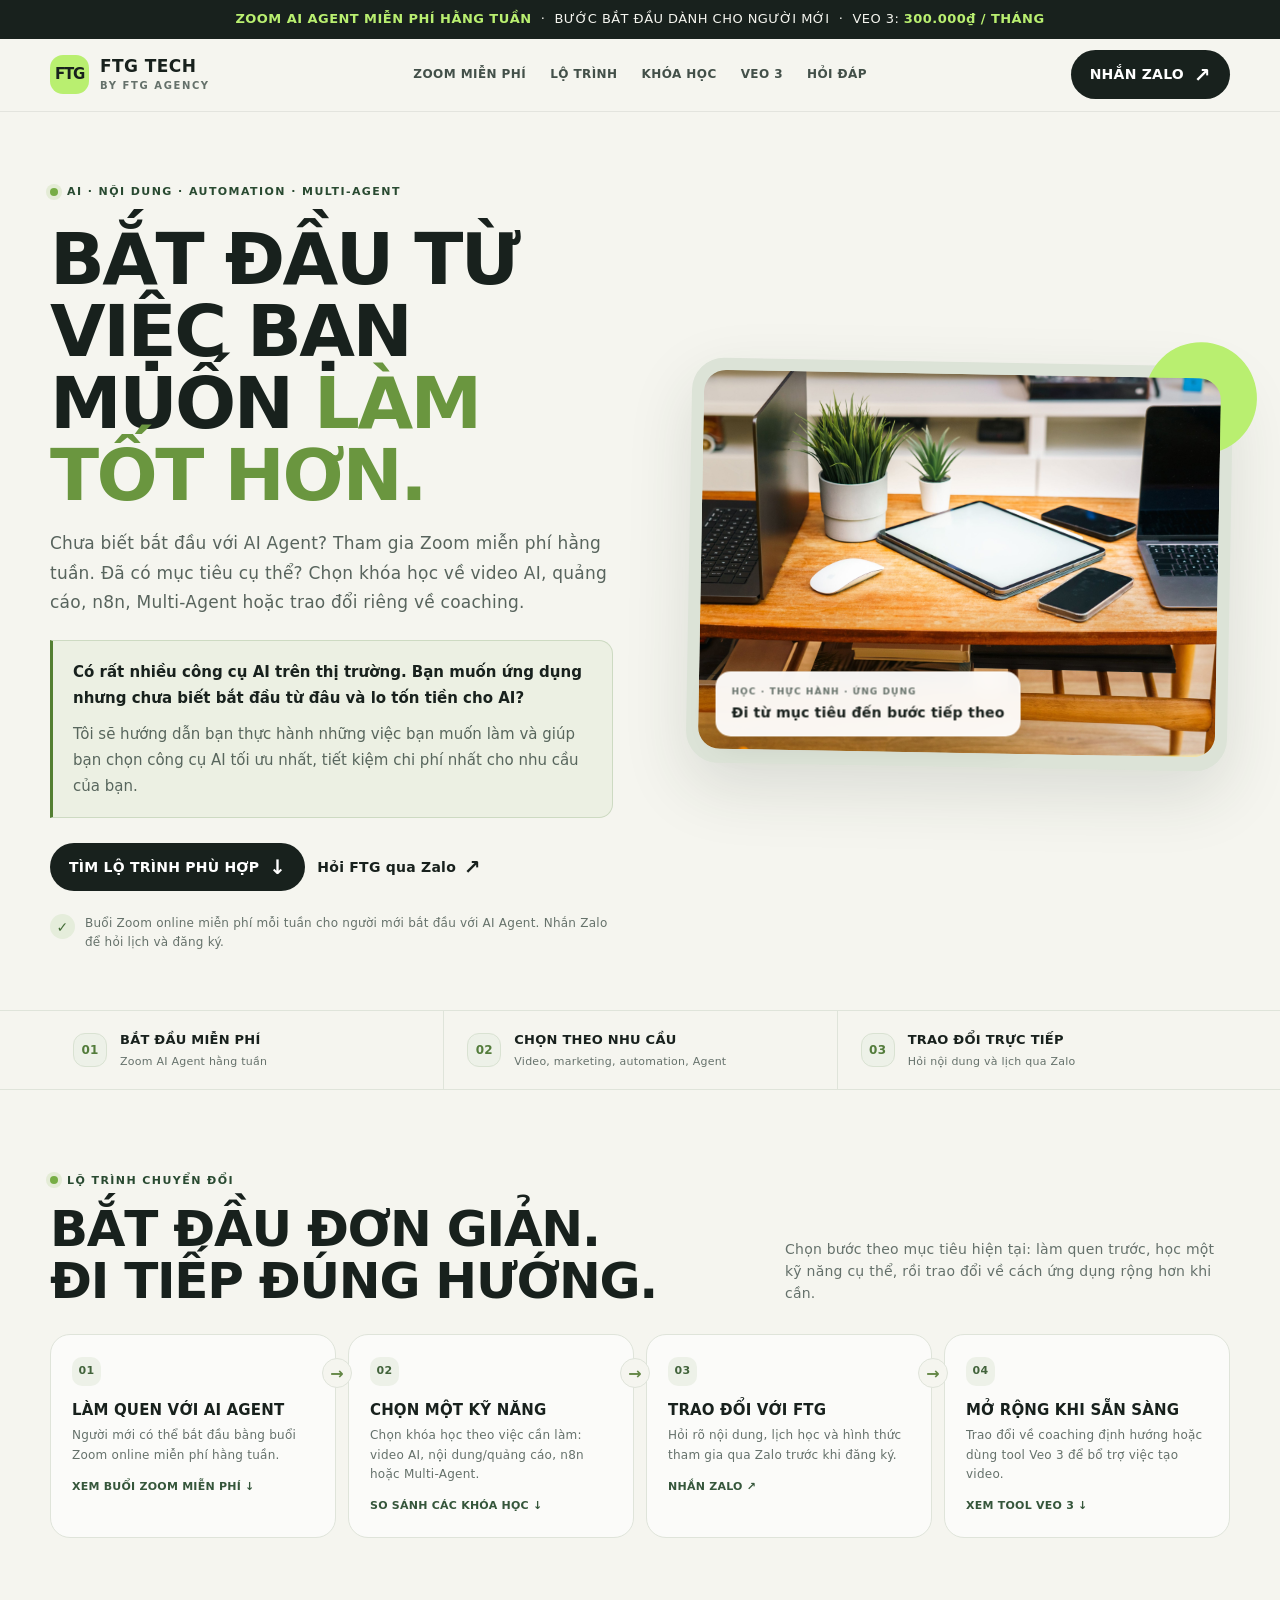
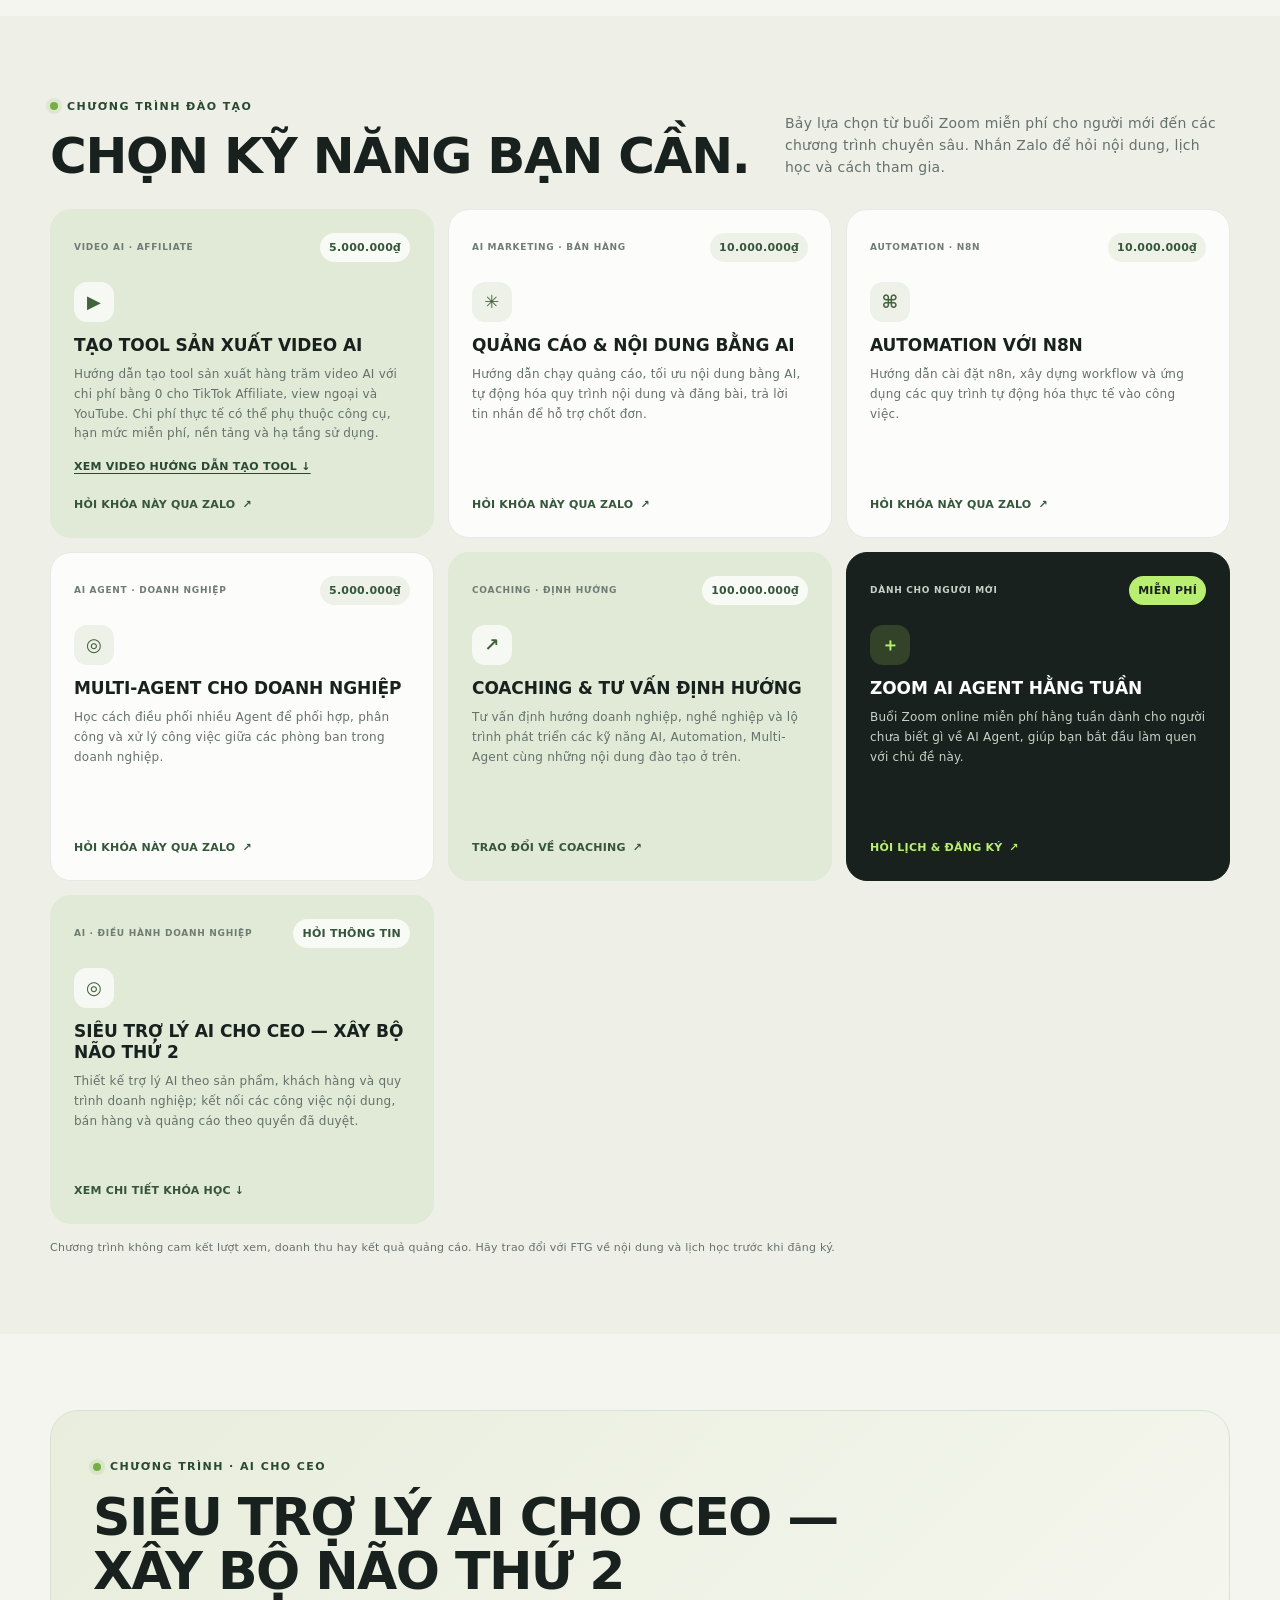
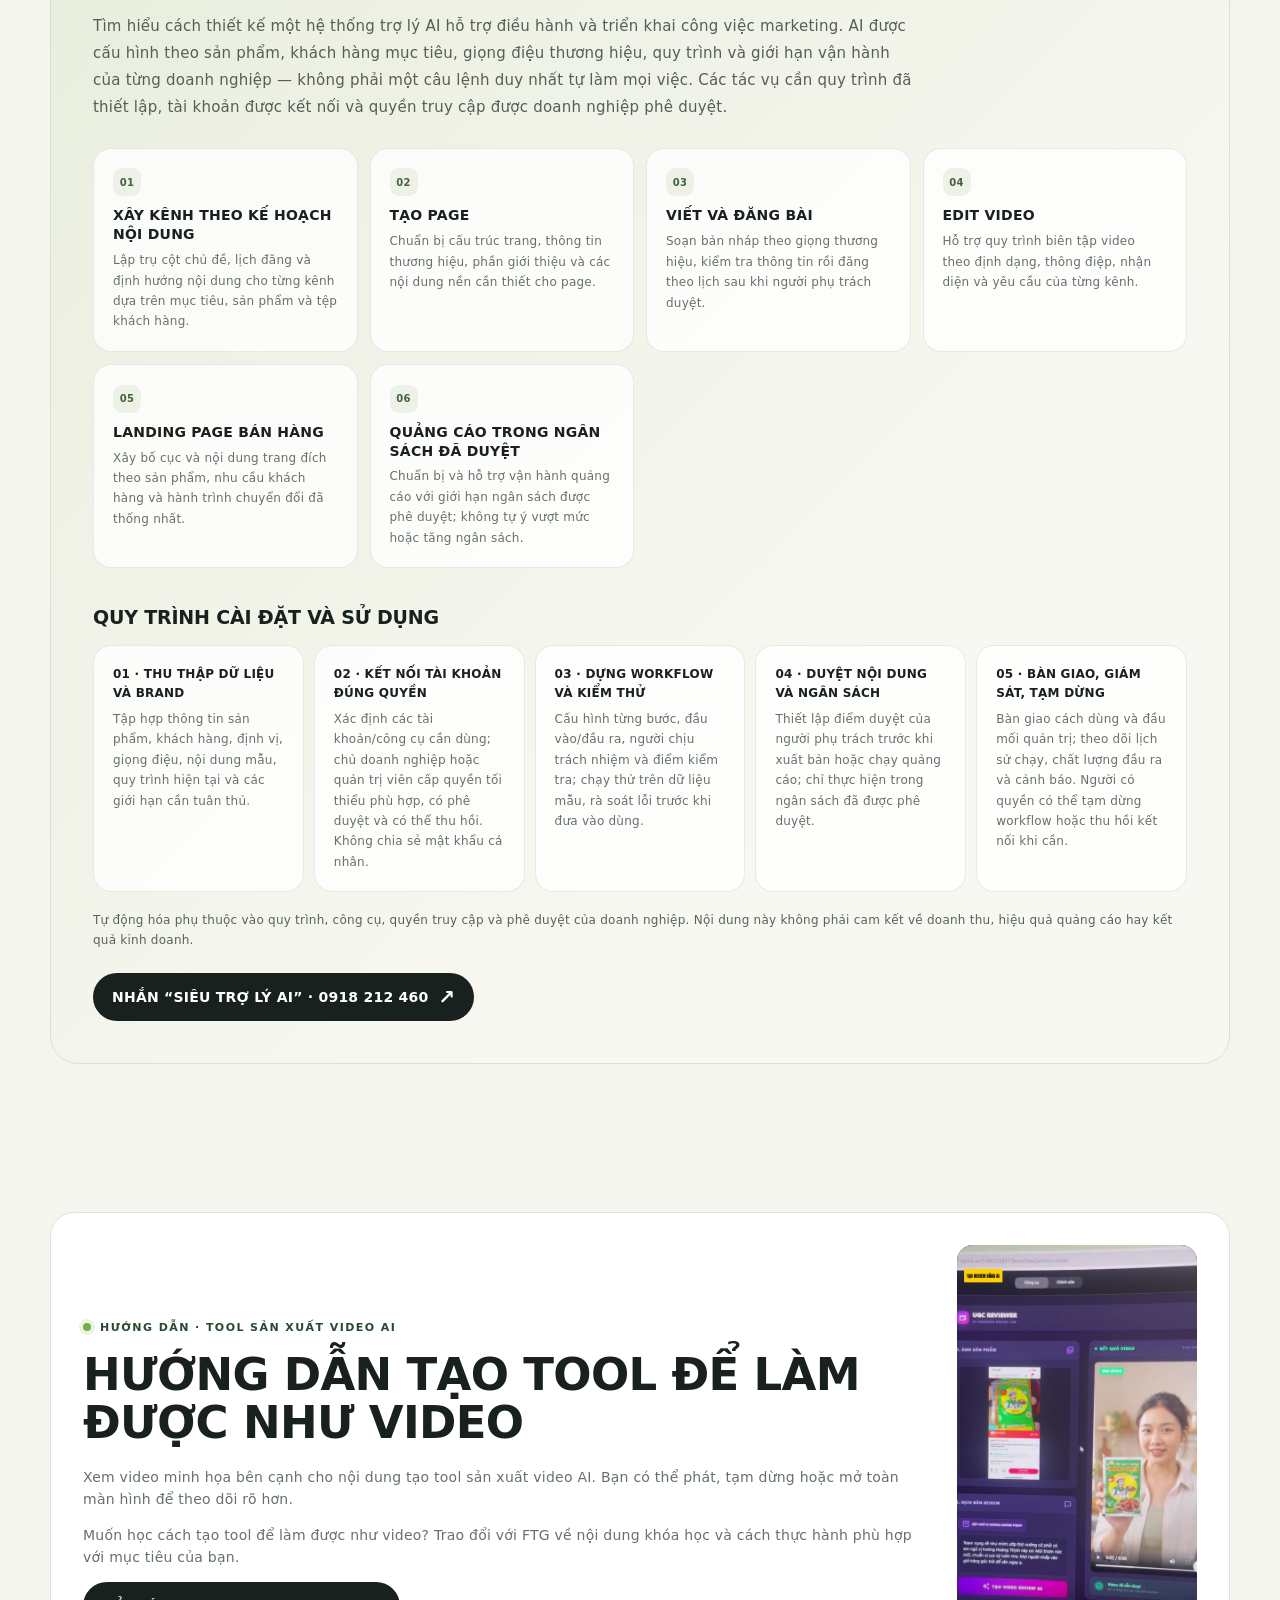
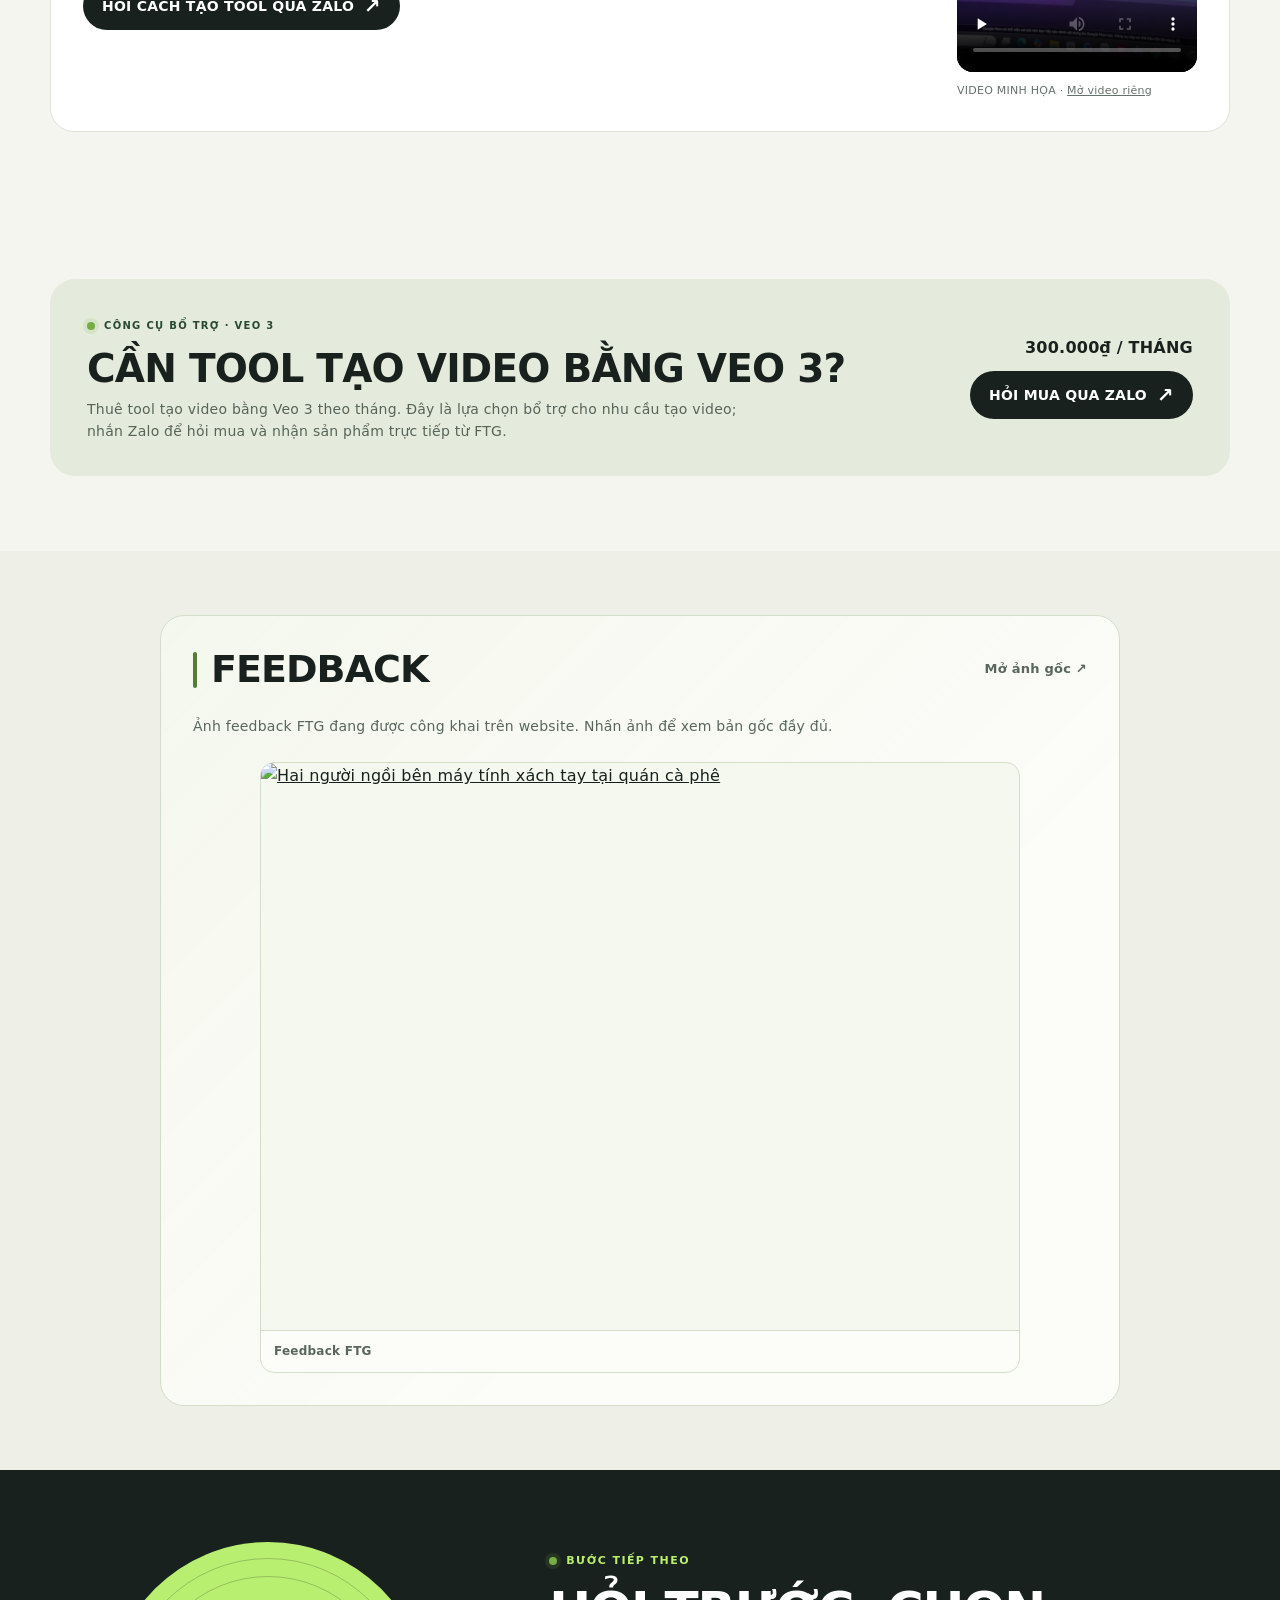
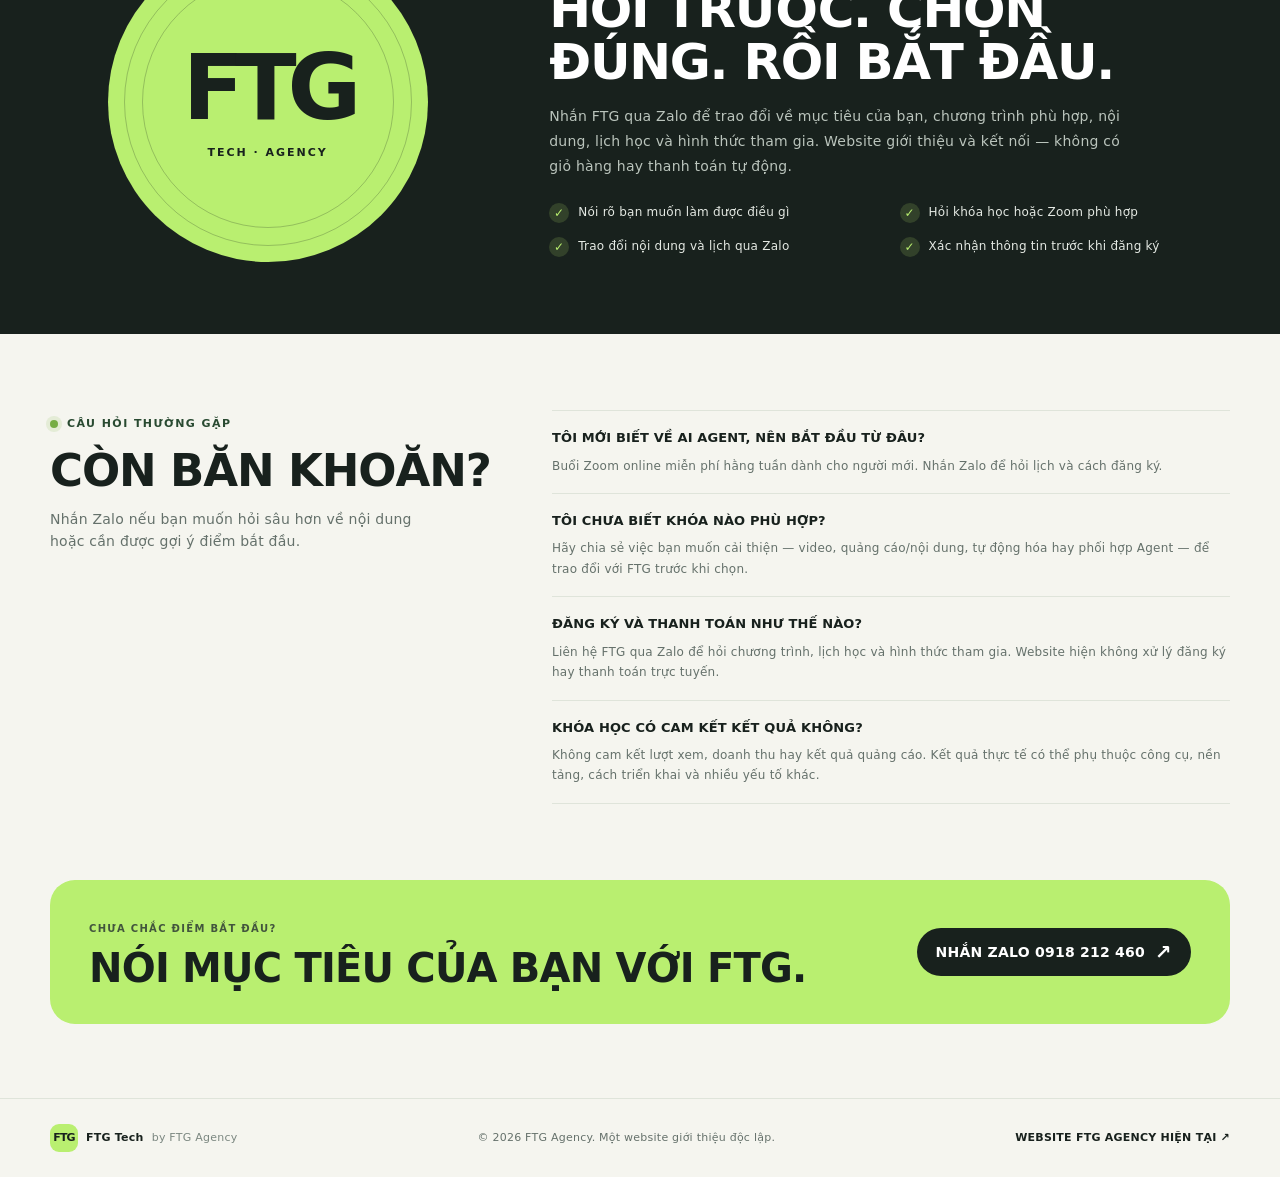
==== commit 5ce69451: "Unify feedback sections across FTG Tech pages" ====
--- a/index.html
+++ b/index.html
@@ -450,21 +450,14 @@
 
 
     <section class="user-feedback feedback-layout feedback-layout--light" id="feedback" aria-labelledby="feedback-title">
-      <div class="wrap">
-        <div class="feedback-panel">
-          <div class="feedback-heading">
-            <h2 id="feedback-title">FEEDBACK</h2>
-            <a class="feedback-open" href="https://ftgagency.github.io/assets/feedback-ftg.jpg" target="_blank" rel="noopener noreferrer" aria-label="Xem ảnh FEEDBACK đầy đủ (tab mới)">Xem ảnh đầy đủ ↗</a>
-          </div>
-          <figure class="feedback-media">
-            <a class="feedback-photo-link" href="https://ftgagency.github.io/assets/feedback-ftg.jpg" target="_blank" rel="noopener noreferrer" aria-label="Mở ảnh FEEDBACK gốc đầy đủ (tab mới)">
-              <img src="https://ftgagency.github.io/assets/feedback-ftg.webp" srcset="https://ftgagency.github.io/assets/feedback-ftg-768.webp 768w, https://ftgagency.github.io/assets/feedback-ftg.webp 1280w" sizes="(max-width: 700px) calc(100vw - 72px), 760px" alt="Hai người ngồi bên máy tính xách tay tại quán cà phê" width="1280" height="958" loading="lazy" decoding="async">
-            </a>
-            <figcaption>Nhấn ảnh để xem bản gốc đầy đủ.</figcaption>
-          </figure>
-        </div>
-      </div>
-    </section>
+  <div class="wrap"><div class="feedback-panel">
+    <div class="feedback-heading"><h2 id="feedback-title">FEEDBACK</h2>
+      <a class="feedback-open" href="https://ftgagency.github.io/assets/feedback-ftg.jpg" target="_blank" rel="noopener noreferrer" aria-label="Mở ảnh feedback FTG đầy đủ">Mở ảnh gốc ↗</a>
+    </div>
+    <p class="feedback-intro">Ảnh feedback FTG đang được công khai trên website. Nhấn ảnh để xem bản gốc đầy đủ.</p>
+    <div class="feedback-gallery feedback-gallery--single"><figure class="feedback-card"><a class="feedback-photo-link" href="https://ftgagency.github.io/assets/feedback-ftg.jpg" target="_blank" rel="noopener noreferrer" aria-label="Mở ảnh gốc đầy đủ: Hai người ngồi bên máy tính xách tay tại quán cà phê"><img src="https://ftgagency.github.io/assets/feedback-ftg.webp" srcset="https://ftgagency.github.io/assets/feedback-ftg-768.webp 768w, https://ftgagency.github.io/assets/feedback-ftg.webp 1280w" sizes="(max-width: 700px) calc(100vw - 72px), 760px" alt="Hai người ngồi bên máy tính xách tay tại quán cà phê" width="1280" height="958" loading="lazy" decoding="async"></a><figcaption>Feedback FTG</figcaption></figure></div>
+  </div></div>
+</section>
     <section class="about" id="dang-ky" aria-labelledby="about-title">
       <div class="wrap about-grid">
         <div class="about-badge" aria-hidden="true"><div class="badge-word"><strong>FTG</strong><small>TECH · AGENCY</small></div></div>
--- a/assets/feedback-layout.css
+++ b/assets/feedback-layout.css
@@ -121,3 +121,23 @@
 .main-inner>.ai-start-message{max-width:none;margin-block:22px 24px}
 .hero.wrap .ai-start-message p{font-size:17px}
 @media(max-width:700px){.ai-start-message{padding:16px;margin-top:20px}.ai-start-message p,.hero.wrap .ai-start-message p{font-size:15px;line-height:1.8}}
+
+
+/* One consistent, responsive home for real feedback images across all FTG routes. */
+.feedback-layout .feedback-intro{margin:0 0 24px;color:var(--feedback-muted);font-size:14px;line-height:1.75}
+.feedback-layout .feedback-group{margin-top:26px}
+.feedback-layout .feedback-group:first-of-type{margin-top:0}
+.feedback-layout .feedback-group h3{margin:0 0 12px;color:var(--feedback-text);font-size:clamp(16px,2vw,20px);font-weight:750;line-height:1.35}
+.feedback-layout .feedback-gallery{display:grid;grid-template-columns:repeat(auto-fit,minmax(min(100%,230px),1fr));gap:14px;align-items:start}
+.feedback-layout .feedback-gallery--single{grid-template-columns:minmax(0,760px);justify-content:center}
+.feedback-layout .feedback-card{min-width:0;margin:0;overflow:hidden;border:1px solid var(--feedback-line);border-radius:14px;background:var(--feedback-bg)}
+.feedback-layout .feedback-card .feedback-photo-link{display:block;cursor:zoom-in}
+.feedback-layout .feedback-card .feedback-photo-link:focus-visible{outline-offset:-4px}
+.feedback-layout .feedback-card img{display:block;width:100%;height:auto;object-fit:contain;background:var(--feedback-tint)}
+.feedback-layout .feedback-card figcaption{margin:0;padding:11px 13px;border-top:1px solid var(--feedback-line);color:var(--feedback-muted);font-size:12px;font-weight:600;line-height:1.55}
+.feedback-layout .feedback-quote{margin:28px 0 0;padding:22px 24px;border:1px solid var(--feedback-line);border-radius:16px;background:var(--feedback-tint)}
+.feedback-layout .feedback-quote blockquote{margin:0;color:var(--feedback-text);font-size:clamp(18px,2.4vw,24px);font-weight:650;line-height:1.6}
+.feedback-layout .feedback-quote figcaption{margin-top:10px;color:var(--feedback-muted);font-size:13px;font-weight:700}
+.feedback-layout .feedback-source{margin-top:22px}
+@media(max-width:700px){.feedback-layout .feedback-gallery{grid-template-columns:repeat(2,minmax(0,1fr));gap:10px}.feedback-layout .feedback-gallery--single{grid-template-columns:minmax(0,1fr)}.feedback-layout .feedback-card{border-radius:11px}.feedback-layout .feedback-card figcaption{padding:9px 10px;font-size:11px}.feedback-layout .feedback-intro{font-size:13px}.feedback-layout .feedback-quote{padding:18px;margin-top:22px}}
+@media(max-width:420px){.feedback-layout .feedback-gallery:not(.feedback-gallery--single){grid-template-columns:minmax(0,1fr)}}
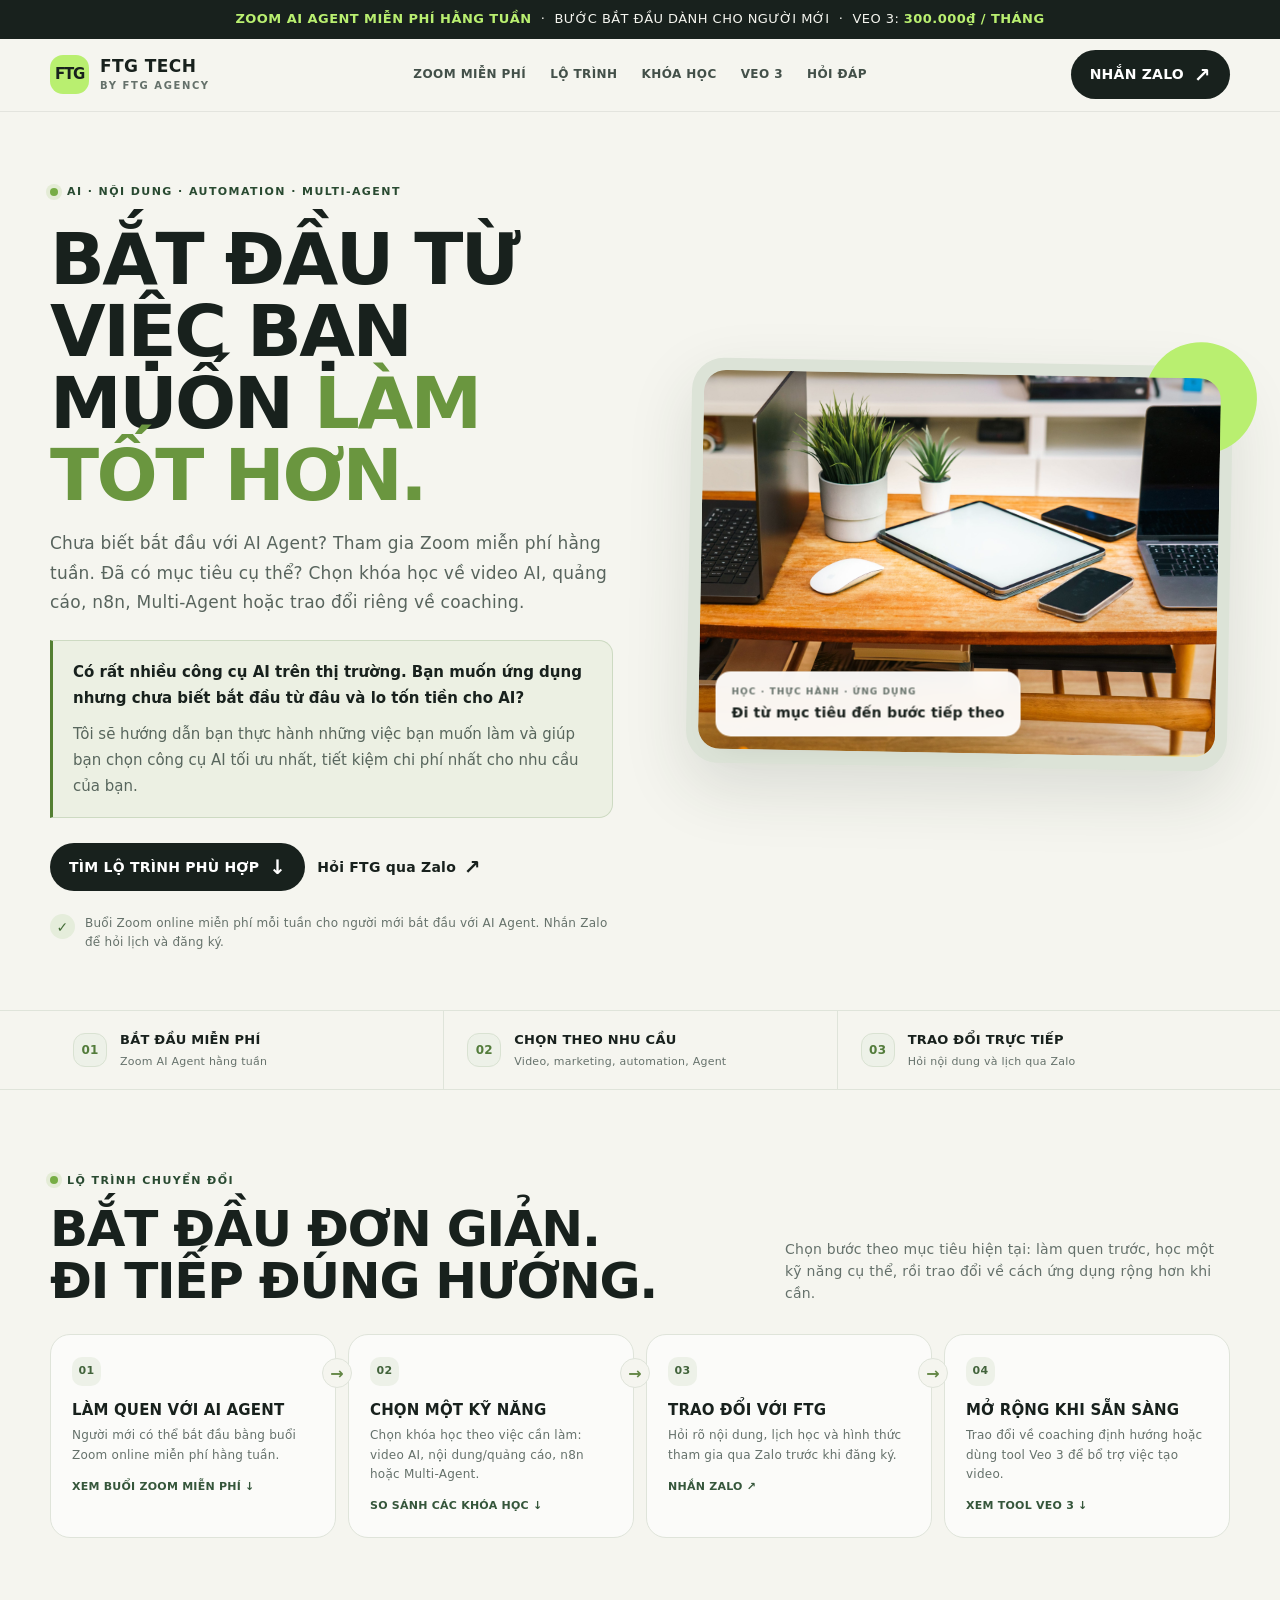
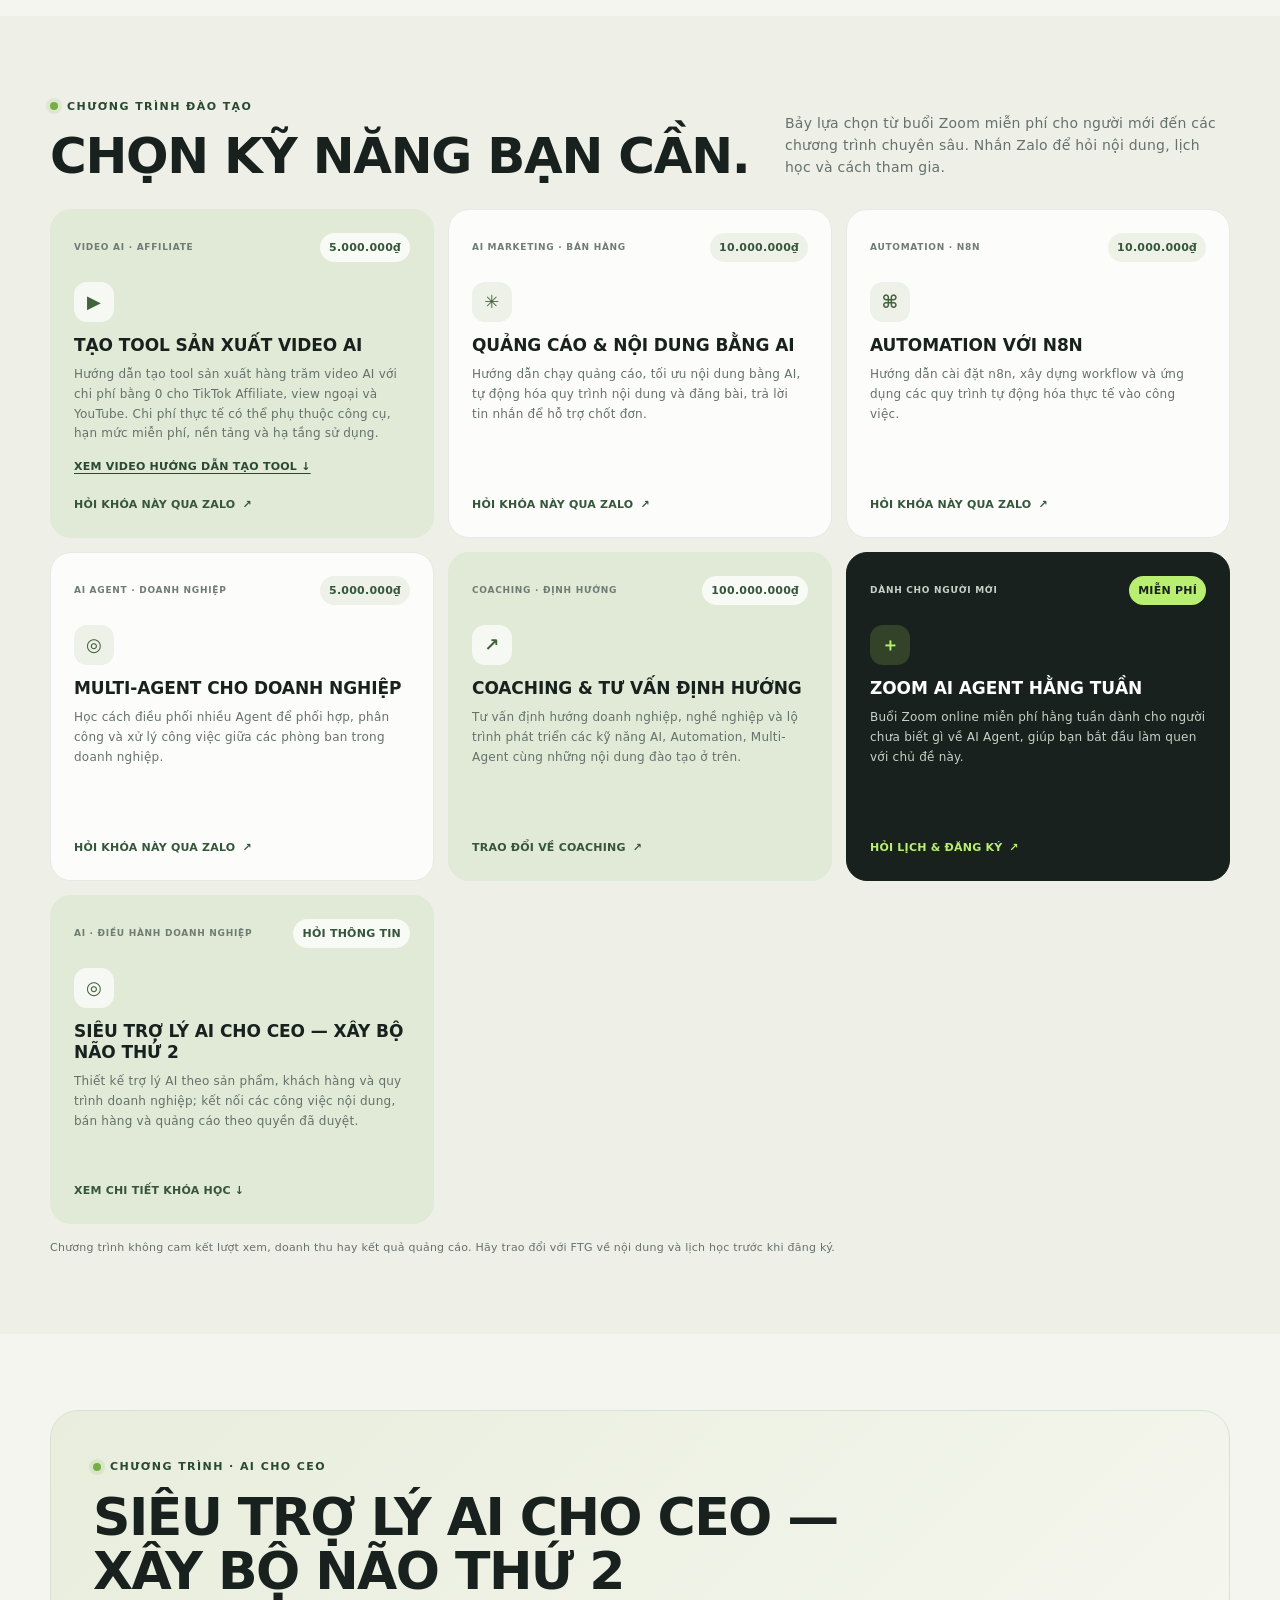
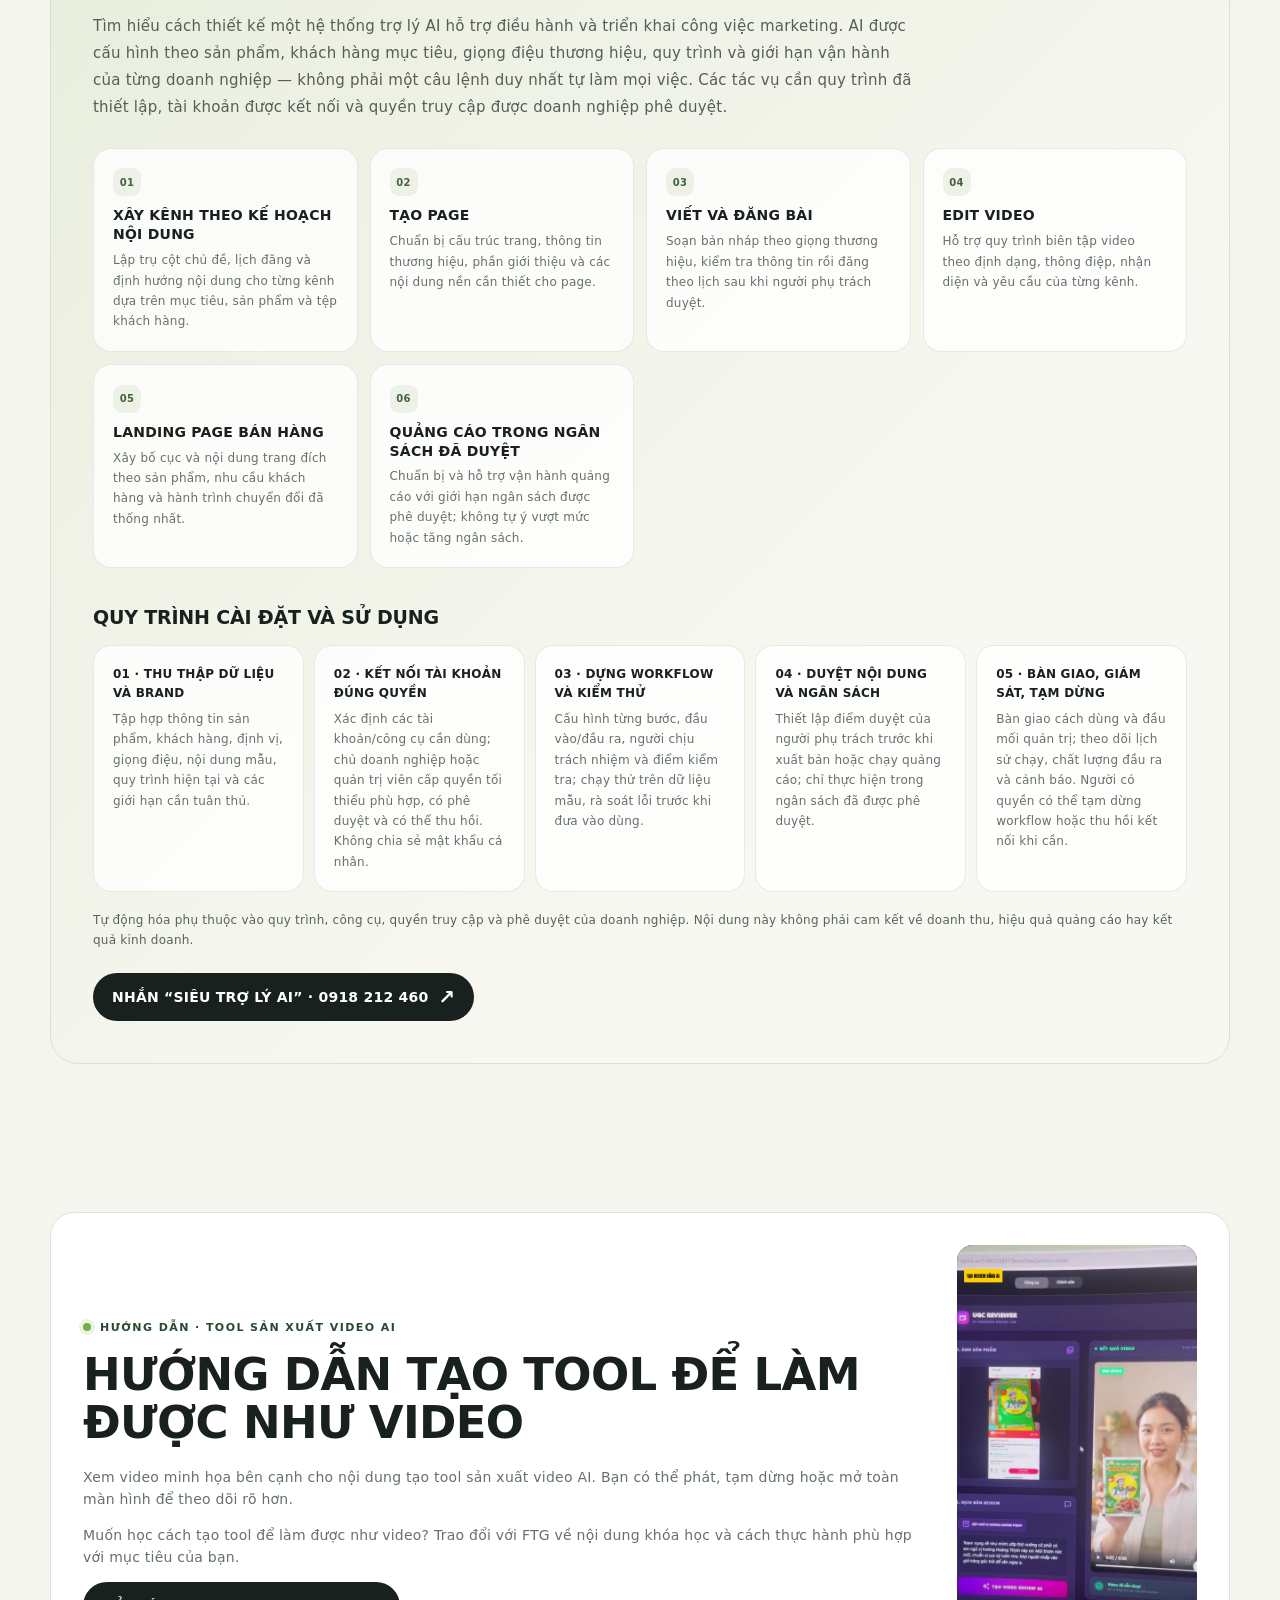
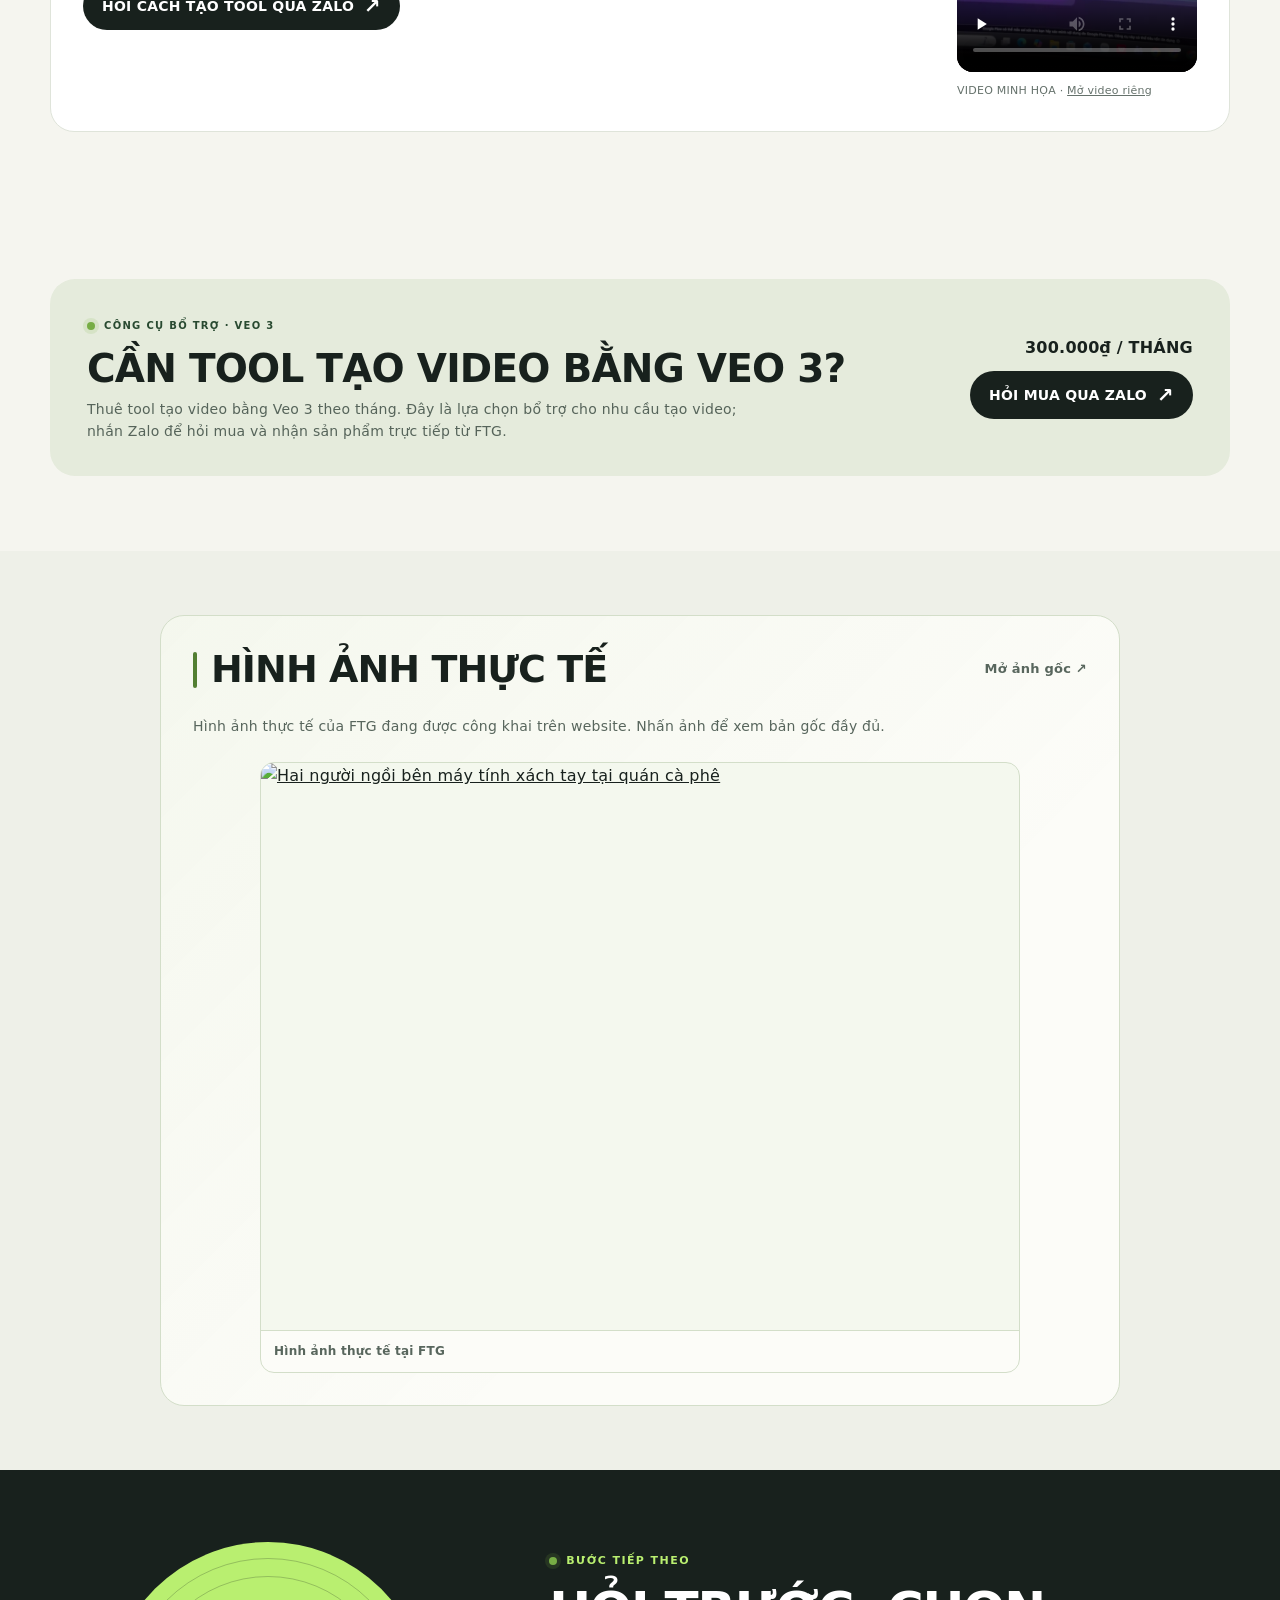
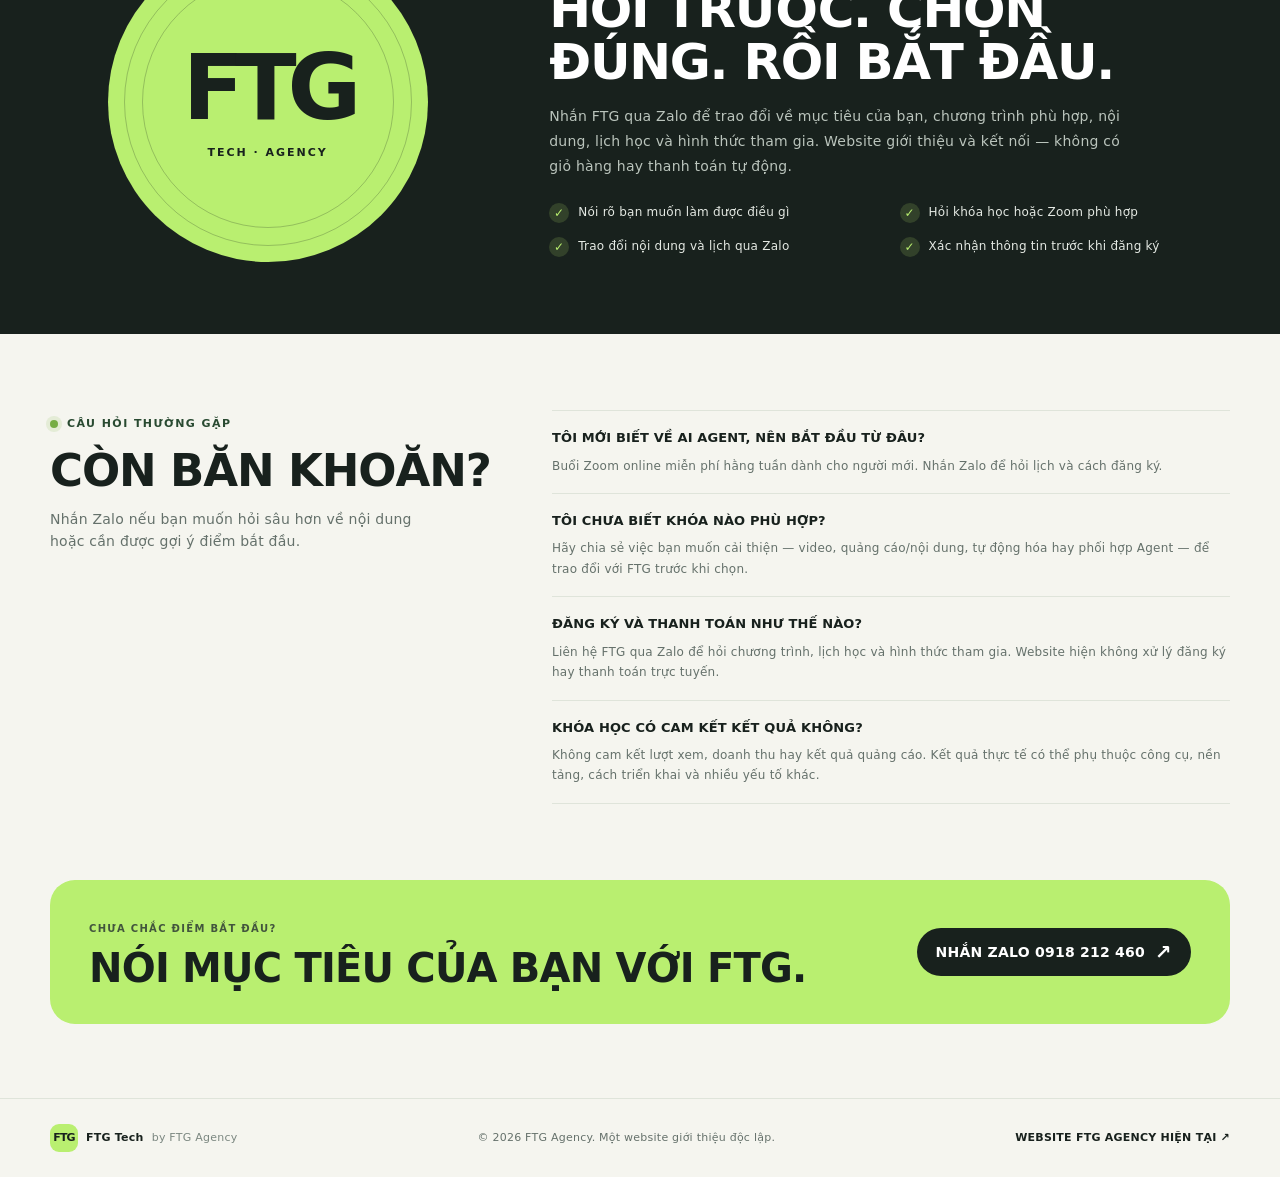
==== commit dbfe8821: "Use neutral Vietnamese image gallery labels" ====
--- a/index.html
+++ b/index.html
@@ -233,7 +233,7 @@
     }
 
   </style>
-  <link rel="stylesheet" href="assets/feedback-layout.css?v=20261028">
+  <link rel="stylesheet" href="assets/feedback-layout.css?v=20261029-feedback">
   <script>!function(f,b,e,v,n,t,s){if(f.fbq)return;n=f.fbq=function(){n.callMethod?n.callMethod.apply(n,arguments):n.queue.push(arguments)};if(!f._fbq)f._fbq=n;n.push=n;n.loaded=!0;n.version='2.0';n.queue=[];t=b.createElement(e);t.async=!0;t.src=v;s=b.getElementsByTagName(e)[0];s.parentNode.insertBefore(t,s)}(window, document,'script','https://connect.facebook.net/en_US/fbevents.js'); fbq('init', '1695543372086757'); fbq('track', 'PageView');</script>
 </head>
 <body>
@@ -451,11 +451,11 @@
 
     <section class="user-feedback feedback-layout feedback-layout--light" id="feedback" aria-labelledby="feedback-title">
   <div class="wrap"><div class="feedback-panel">
-    <div class="feedback-heading"><h2 id="feedback-title">FEEDBACK</h2>
-      <a class="feedback-open" href="https://ftgagency.github.io/assets/feedback-ftg.jpg" target="_blank" rel="noopener noreferrer" aria-label="Mở ảnh feedback FTG đầy đủ">Mở ảnh gốc ↗</a>
+    <div class="feedback-heading"><h2 id="feedback-title">HÌNH ẢNH THỰC TẾ</h2>
+      <a class="feedback-open" href="https://ftgagency.github.io/assets/feedback-ftg.jpg" target="_blank" rel="noopener noreferrer" aria-label="Mở hình ảnh thực tế FTG đầy đủ">Mở ảnh gốc ↗</a>
     </div>
-    <p class="feedback-intro">Ảnh feedback FTG đang được công khai trên website. Nhấn ảnh để xem bản gốc đầy đủ.</p>
-    <div class="feedback-gallery feedback-gallery--single"><figure class="feedback-card"><a class="feedback-photo-link" href="https://ftgagency.github.io/assets/feedback-ftg.jpg" target="_blank" rel="noopener noreferrer" aria-label="Mở ảnh gốc đầy đủ: Hai người ngồi bên máy tính xách tay tại quán cà phê"><img src="https://ftgagency.github.io/assets/feedback-ftg.webp" srcset="https://ftgagency.github.io/assets/feedback-ftg-768.webp 768w, https://ftgagency.github.io/assets/feedback-ftg.webp 1280w" sizes="(max-width: 700px) calc(100vw - 72px), 760px" alt="Hai người ngồi bên máy tính xách tay tại quán cà phê" width="1280" height="958" loading="lazy" decoding="async"></a><figcaption>Feedback FTG</figcaption></figure></div>
+    <p class="feedback-intro">Hình ảnh thực tế của FTG đang được công khai trên website. Nhấn ảnh để xem bản gốc đầy đủ.</p>
+    <div class="feedback-gallery feedback-gallery--single"><figure class="feedback-card"><a class="feedback-photo-link" href="https://ftgagency.github.io/assets/feedback-ftg.jpg" target="_blank" rel="noopener noreferrer" aria-label="Mở ảnh gốc đầy đủ: Hai người ngồi bên máy tính xách tay tại quán cà phê"><img src="https://ftgagency.github.io/assets/feedback-ftg.webp" srcset="https://ftgagency.github.io/assets/feedback-ftg-768.webp 768w, https://ftgagency.github.io/assets/feedback-ftg.webp 1280w" sizes="(max-width: 700px) calc(100vw - 72px), 760px" alt="Hai người ngồi bên máy tính xách tay tại quán cà phê" width="1280" height="958" loading="lazy" decoding="async"></a><figcaption>Hình ảnh thực tế tại FTG</figcaption></figure></div>
   </div></div>
 </section>
     <section class="about" id="dang-ky" aria-labelledby="about-title">
